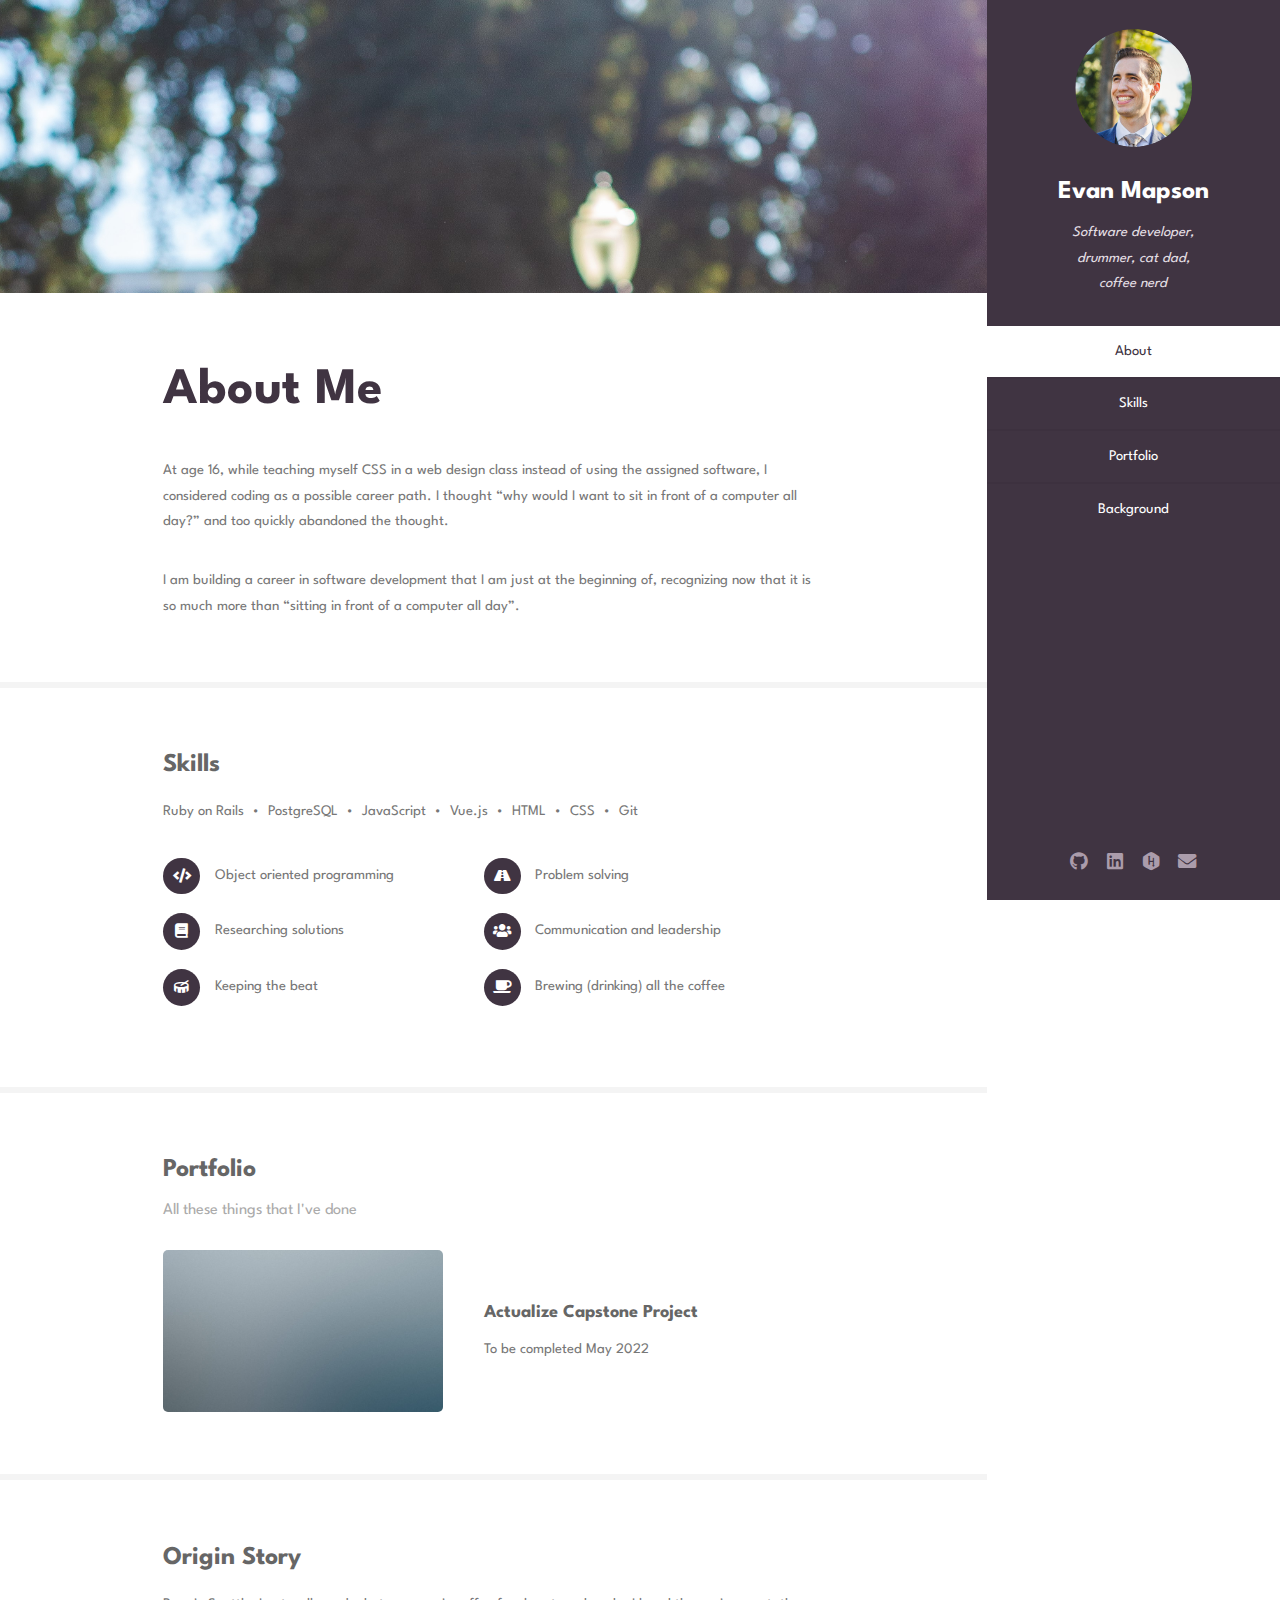
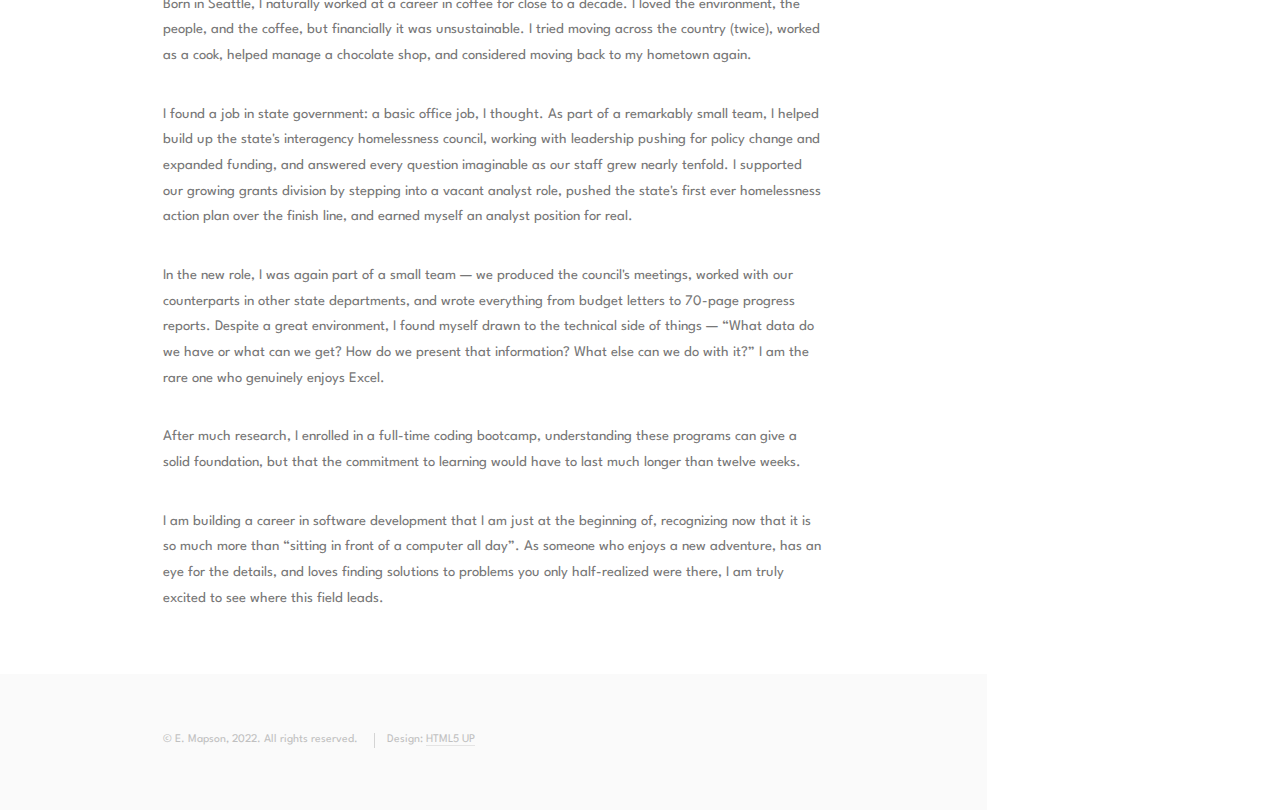
==== index.html @ 1f44ccfb "update skills list appearance" ====
<!DOCTYPE HTML>
<!--
	Read Only by HTML5 UP
	html5up.net | @ajlkn
	Free for personal and commercial use under the CCA 3.0 license (html5up.net/license)
-->
<html>

<head>
	<title>Evan Mapson</title>
	<meta charset="utf-8" />
	<meta name="viewport" content="width=device-width, initial-scale=1, user-scalable=no" />
	<link rel="stylesheet" href="assets/css/main.css" />
</head>

<body class="is-preload">

	<!-- Header -->
	<section id="header">
		<header>
			<span class="image avatar"><img src="images/nospame-avatar.jpeg" alt="avatar"
					style="transform: scaleX(-1)" /></span>
			<h1 id="logo"><a href="#">Evan Mapson</a></h1>
			<p>Software developer,<br>
				drummer, cat dad,<br>
				coffee nerd</p>
		</header>
		<nav id="nav">
			<ul>
				<li><a href="#about" class="active">About</a></li>
				<li><a href="#skills">Skills</a></li>
				<li><a href="#portfolio">Portfolio</a></li>
				<li><a href="#background">Background</a></li>
				<!-- <li><a href="#">Contact</a></li> -->
			</ul>
		</nav>
		<footer>
			<ul class="icons">
				<!-- <li><a href="#" class="icon brands fa-twitter"><span class="label">Twitter</span></a></li> -->
				<!-- <li><a href="#" class="icon brands fa-facebook-f"><span class="label">Facebook</span></a></li> -->
				<li><a href="https://github.com/nospame/" class="icon brands fa-github" target="_blank"><span
							class="label">Github</span></a>
				</li>
				<li><a href="https://www.linkedin.com/in/evan-mapson/" class="icon brands fa-linkedin" target="_blank"><span
							class="label">LinkedIn</span></a></li>
				<li><a href="https://www.hackerrank.com/mapson_evan" class="icon brands fa-hackerrank" target="_blank"><span
							class="label">HackerRank</span></a>
				</li>

				<li><a href="mailto:mapson.evan@gmail.com?subject=Contact via Nospame Website"
						class="icon solid fa-envelope"><span class="label">Email</span></a>
				</li>
			</ul>
		</footer>
	</section>

	<!-- Wrapper -->
	<div id="wrapper">

		<!-- Main -->
		<div id="main">

			<!-- One -->
			<section id="about">
				<div class="image main" data-position="center">
					<img src="images/banner.jpg" alt="" />
				</div>
				<div class="container">
					<header class="major">
						<h2>About Me</h2>
					</header>
					<p>
						At age 16, while teaching myself CSS in a web design class instead of using the assigned software, I
						considered
						coding as a possible career path. I thought “why would I want to sit in front of a computer all
						day?” and too quickly abandoned the thought.</p>

					<p> I am building a career in software development that I am just at the beginning of, recognizing
						now that it is so much more than “sitting in front of a computer all day”.
					</p>
				</div>
			</section>

			<!-- Two -->
			<section id="skills">
				<div class="container">
					<h3>Skills</h3>
					<p>
						Ruby on Rails &nbsp;&#8226;&nbsp;
						PostgreSQL &nbsp;&#8226;&nbsp;
						JavaScript &nbsp;&#8226;&nbsp;
						Vue.js &nbsp;&#8226;&nbsp;
						HTML &nbsp;&#8226;&nbsp;
						CSS &nbsp;&#8226;&nbsp;
						Git
					</p>
					<ul class="feature-icons">
						<li class="icon solid fa-code">Object oriented programming</li>
						<li class="icon solid fa-road">Problem solving</li>
						<li class="icon solid fa-book">Researching solutions</li>
						<li class="icon solid fa-users">Communication and leadership</li>
						<li class="icon solid fa-drum">Keeping the beat</li>
						<li class="icon solid fa-coffee">Brewing (drinking) all the coffee</li>
					</ul>
				</div>
			</section>

			<!-- Three -->
			<section id="portfolio">
				<div class="container">
					<header class="major">
						<h3>Portfolio</h3>
						<p>All these things that I've done</p>
					</header>
					<div class="features">
						<article>
							<a href="#" class="image"><img src="images/pic01.jpg" alt="" /></a>
							<div class="inner">
								<h4>Actualize Capstone Project</h4>
								<p>To be completed May 2022</p>
							</div>
						</article>
						<!-- <article>
							<a href="#" class="image"><img src="images/pic02.jpg" alt="" /></a>
							<div class="inner">
								<h4>Terraformed a small moon</h4>
								<p>Integer eu ante ornare amet commetus vestibulum blandit integer in curae ac faucibus integer
									adipiscing ornare amet.</p>
							</div>
						</article> -->
						<!-- <article>
							<a href="#" class="image"><img src="images/pic03.jpg" alt="" /></a>
							<div class="inner">
								<h4>Snapped dark matter in the wild</h4>
								<p>Integer eu ante ornare amet commetus vestibulum blandit integer in curae ac faucibus integer
									adipiscing ornare amet.</p>
							</div>
						</article> -->
					</div>
				</div>
			</section>

			<!-- Four -->
			<section id="background">
				<div class="container">
					<header class="major">
						<h3>Origin Story</h3>
					</header>
					<p>
						Born in Seattle, I naturally worked at a career in coffee for close to a decade. I loved the
						environment,
						the people, and the coffee, but financially it was unsustainable. I tried moving across the country
						(twice),
						worked as a cook, helped manage a chocolate shop, and considered moving back to my hometown again.</p>
					<p>
						I found a job in state government: a basic office job, I thought. As part of a remarkably small team, I
						helped build up the state's interagency homelessness council, working with leadership pushing for policy
						change and expanded funding, and answered every question imaginable as our staff grew nearly tenfold. I
						supported our growing grants division by stepping into a vacant analyst role, pushed the state's first
						ever
						homelessness action plan over the finish line, and earned myself an analyst position for real.
					</p>
					<p>
						In the new role, I was again part of a small team &#8212; we produced the council's meetings, worked with
						our
						counterparts in other state departments, and wrote everything from budget letters to 70-page progress
						reports. Despite a great environment, I found myself drawn to the technical side of things &#8212; “What
						data
						do
						we have or what can we get? How do we present that information? What else can we do with it?” I am the
						rare
						one who genuinely enjoys Excel.
					</p>
					<p>
						After much research, I enrolled in a full-time coding bootcamp, understanding these programs can give a
						solid foundation, but that the commitment to learning would have to last much longer than twelve weeks.
					</p>
					<p>
						I am building a career in software development that I am just at the beginning of, recognizing
						now that it is so much more than “sitting in front of a computer all day”. As someone who enjoys a new
						adventure, has an eye for the details, and loves finding solutions to problems you only half-realized were
						there, I am truly excited to see where this field leads.
					</p>
				</div>
			</section>

			<!-- Contact -->
			<!-- <section id="contact">
					<div class="container">
						<h3>Contact Me</h3>
						<p>When I learn more about how post actions work, maybe I will get this form fully functioning. For now, I am
							going to hide it.</p>
						<form method="post" action="#">
							<div class="row gtr-uniform">
								<div class="col-6 col-12-xsmall"><input type="text" name="name" id="name" placeholder="Name" /></div>
								<div class="col-6 col-12-xsmall"><input type="email" name="email" id="email" placeholder="Email" /></div>
								<div class="col-12"><input type="text" name="subject" id="subject" placeholder="Subject" /></div>
								<div class="col-12"><textarea name="message" id="message" placeholder="Message" rows="4"></textarea></div>
								<div class="col-12">
									<ul class="actions">
										<li><input type="submit" class="primary" value="Send Message" /></li>
										<li><input type="reset" value="Reset Form" /></li>
									</ul>
								</div>
							</div>
						</form>
					</div>
				</section> -->


			<!-- Five -->

			<!-- <section id="five">
				<div class="container">
					<h3>Elements</h3>

					<section>
						<h4>Text</h4>
						<p>This is <b>bold</b> and this is <strong>strong</strong>. This is <i>italic</i> and this is
							<em>emphasized</em>.
							This is <sup>superscript</sup> text and this is <sub>subscript</sub> text.
							This is <u>underlined</u> and this is code: <code>for (;;) { ... }</code>. Finally, <a href="#">this is a
								link</a>.
						</p>
						<hr />
						<header>
							<h4>Heading with a Subtitle</h4>
							<p>Lorem ipsum dolor sit amet nullam id egestas urna aliquam</p>
						</header>
						<p>

						</p>.</p>
						<header>
							<h5>Heading with a Subtitle</h5>
							<p>Lorem ipsum dolor sit amet nullam id egestas urna aliquam</p>
						</header>
						<p>Nunc lacinia ante nunc ac lobortis. Interdum adipiscing gravida odio porttitor sem non mi integer non
							faucibus ornare mi ut ante amet placerat aliquet. Volutpat eu sed ante lacinia sapien lorem accumsan
							varius montes viverra nibh in adipiscing blandit tempus accumsan.</p>
						<hr />
						<h2>Heading Level 2</h2>
						<h3>Heading Level 3</h3>
						<h4>Heading Level 4</h4>
						<h5>Heading Level 5</h5>
						<h6>Heading Level 6</h6>
						<hr />
						<h5>Blockquote</h5>
						<blockquote>Fringilla nisl. Donec accumsan interdum nisi, quis tincidunt felis sagittis eget tempus euismod.
							Vestibulum ante ipsum primis in faucibus vestibulum. Blandit adipiscing eu felis iaculis volutpat ac
							adipiscing accumsan faucibus. Vestibulum ante ipsum primis in faucibus lorem ipsum dolor sit amet nullam
							adipiscing eu felis.</blockquote>
						<h5>Preformatted</h5>
						<pre><code>i = 0;

while (!deck.isInOrder()) {
    print 'Iteration ' + i;
    deck.shuffle();
    i++;
}

print 'It took ' + i + ' iterations to sort the deck.';</code></pre>
					</section>

					<section>
						<h4>Lists</h4>
						<div class="row">
							<div class="col-6 col-12-xsmall">
								<h5>Unordered</h5>
								<ul>
									<li>Dolor pulvinar etiam magna etiam.</li>
									<li>Sagittis adipiscing lorem eleifend.</li>
									<li>Felis enim feugiat dolore viverra.</li>
								</ul>
								<h5>Alternate</h5>
								<ul class="alt">
									<li>Dolor pulvinar etiam magna etiam.</li>
									<li>Sagittis adipiscing lorem eleifend.</li>
									<li>Felis enim feugiat dolore viverra.</li>
								</ul>
							</div>
							<div class="col-6 col-12-xsmall">
								<h5>Ordered</h5>
								<ol>
									<li>Dolor pulvinar etiam magna etiam.</li>
									<li>Etiam vel felis at lorem sed viverra.</li>
									<li>Felis enim feugiat dolore viverra.</li>
									<li>Dolor pulvinar etiam magna etiam.</li>
									<li>Etiam vel felis at lorem sed viverra.</li>
									<li>Felis enim feugiat dolore viverra.</li>
								</ol>
								<h5>Icons</h5>
								<ul class="icons">
									<li><a href="#" class="icon brands fa-twitter"><span class="label">Twitter</span></a></li>
									<li><a href="#" class="icon brands fa-facebook-f"><span class="label">Facebook</span></a></li>
									<li><a href="#" class="icon brands fa-instagram"><span class="label">Instagram</span></a></li>
									<li><a href="#" class="icon brands fa-github"><span class="label">Github</span></a></li>
									<li><a href="#" class="icon brands fa-dribbble"><span class="label">Dribbble</span></a></li>
									<li><a href="#" class="icon brands fa-tumblr"><span class="label">Tumblr</span></a></li>
								</ul>
							</div>
						</div>
						<h5>Actions</h5>
						<ul class="actions">
							<li><a href="#" class="button primary">Default</a></li>
							<li><a href="#" class="button">Default</a></li>
							<li><a href="#" class="button alt">Default</a></li>
						</ul>
						<ul class="actions small">
							<li><a href="#" class="button primary small">Small</a></li>
							<li><a href="#" class="button small">Small</a></li>
							<li><a href="#" class="button alt small">Small</a></li>
						</ul>
						<div class="row">
							<div class="col-3 col-6-medium col-12-xsmall">
								<ul class="actions stacked">
									<li><a href="#" class="button primary">Default</a></li>
									<li><a href="#" class="button">Default</a></li>
									<li><a href="#" class="button alt">Default</a></li>
								</ul>
							</div>
							<div class="col-3 col-6 col-12-xsmall">
								<ul class="actions stacked">
									<li><a href="#" class="button primary small">Small</a></li>
									<li><a href="#" class="button small">Small</a></li>
									<li><a href="#" class="button alt small">Small</a></li>
								</ul>
							</div>
							<div class="col-3 col-6-medium col-12-xsmall">
								<ul class="actions stacked">
									<li><a href="#" class="button primary fit">Default</a></li>
									<li><a href="#" class="button fit">Default</a></li>
									<li><a href="#" class="button alt fit">Default</a></li>
								</ul>
							</div>
							<div class="col-3 col-6-medium col-12-xsmall">
								<ul class="actions stacked">
									<li><a href="#" class="button primary small fit">Small</a></li>
									<li><a href="#" class="button small fit">Small</a></li>
									<li><a href="#" class="button alt small fit">Small</a></li>
								</ul>
							</div>
						</div>
					</section>

					<section>
						<h4>Table</h4>
						<h5>Default</h5>
						<div class="table-wrapper">
							<table>
								<thead>
									<tr>
										<th>Name</th>
										<th>Description</th>
										<th>Price</th>
									</tr>
								</thead>
								<tbody>
									<tr>
										<td>Item One</td>
										<td>Ante turpis integer aliquet porttitor.</td>
										<td>29.99</td>
									</tr>
									<tr>
										<td>Item Two</td>
										<td>Vis ac commodo adipiscing arcu aliquet.</td>
										<td>19.99</td>
									</tr>
									<tr>
										<td>Item Three</td>
										<td> Morbi faucibus arcu accumsan lorem.</td>
										<td>29.99</td>
									</tr>
									<tr>
										<td>Item Four</td>
										<td>Vitae integer tempus condimentum.</td>
										<td>19.99</td>
									</tr>
									<tr>
										<td>Item Five</td>
										<td>Ante turpis integer aliquet porttitor.</td>
										<td>29.99</td>
									</tr>
								</tbody>
								<tfoot>
									<tr>
										<td colspan="2"></td>
										<td>100.00</td>
									</tr>
								</tfoot>
							</table>
						</div>

						<h5>Alternate</h5>
						<div class="table-wrapper">
							<table class="alt">
								<thead>
									<tr>
										<th>Name</th>
										<th>Description</th>
										<th>Price</th>
									</tr>
								</thead>
								<tbody>
									<tr>
										<td>Item One</td>
										<td>Ante turpis integer aliquet porttitor.</td>
										<td>29.99</td>
									</tr>
									<tr>
										<td>Item Two</td>
										<td>Vis ac commodo adipiscing arcu aliquet.</td>
										<td>19.99</td>
									</tr>
									<tr>
										<td>Item Three</td>
										<td> Morbi faucibus arcu accumsan lorem.</td>
										<td>29.99</td>
									</tr>
									<tr>
										<td>Item Four</td>
										<td>Vitae integer tempus condimentum.</td>
										<td>19.99</td>
									</tr>
									<tr>
										<td>Item Five</td>
										<td>Ante turpis integer aliquet porttitor.</td>
										<td>29.99</td>
									</tr>
								</tbody>
								<tfoot>
									<tr>
										<td colspan="2"></td>
										<td>100.00</td>
									</tr>
								</tfoot>
							</table>
						</div>
					</section>

					<section>
						<h4>Buttons</h4>
						<ul class="actions">
							<li><a href="#" class="button primary">Primary</a></li>
							<li><a href="#" class="button">Default</a></li>
							<li><a href="#" class="button alt">Alternate</a></li>
						</ul>
						<ul class="actions">
							<li><a href="#" class="button primary large">Large</a></li>
							<li><a href="#" class="button">Default</a></li>
							<li><a href="#" class="button alt small">Small</a></li>
						</ul>
						<ul class="actions fit">
							<li><a href="#" class="button primary fit">Fit</a></li>
							<li><a href="#" class="button fit">Fit</a></li>
							<li><a href="#" class="button alt fit">Fit</a></li>
						</ul>
						<ul class="actions fit small">
							<li><a href="#" class="button primary fit small">Fit + Small</a></li>
							<li><a href="#" class="button fit small">Fit + Small</a></li>
							<li><a href="#" class="button alt fit small">Fit + Small</a></li>
						</ul>
						<ul class="actions">
							<li><a href="#" class="button primary icon solid fa-download">Icon</a></li>
							<li><a href="#" class="button icon solid fa-download">Icon</a></li>
							<li><a href="#" class="button alt icon solid fa-check">Icon</a></li>
						</ul>
						<ul class="actions">
							<li><span class="button primary disabled">Primary</span></li>
							<li><span class="button disabled">Default</span></li>
							<li><span class="button alt disabled">Alternate</span></li>
						</ul>
					</section>

					<section>
						<h4>Form</h4>
						<form method="post" action="#">
							<div class="row gtr-uniform">
								<div class="col-6 col-12-xsmall">
									<input type="text" name="demo-name" id="demo-name" value="" placeholder="Name" />
								</div>
								<div class="col-6 col-12-xsmall">
									<input type="email" name="demo-email" id="demo-email" value="" placeholder="Email" />
								</div>
								<div class="col-12">
									<select name="demo-category" id="demo-category">
										<option value="">- Category -</option>
										<option value="1">Manufacturing</option>
										<option value="1">Shipping</option>
										<option value="1">Administration</option>
										<option value="1">Human Resources</option>
									</select>
								</div>
								<div class="col-4 col-12-medium">
									<input type="radio" id="demo-priority-low" name="demo-priority" checked>
									<label for="demo-priority-low">Low Priority</label>
								</div>
								<div class="col-4 col-12-medium">
									<input type="radio" id="demo-priority-normal" name="demo-priority">
									<label for="demo-priority-normal">Normal Priority</label>
								</div>
								<div class="col-4 col-12-medium">
									<input type="radio" id="demo-priority-high" name="demo-priority">
									<label for="demo-priority-high">High Priority</label>
								</div>
								<div class="col-6 col-12-medium">
									<input type="checkbox" id="demo-copy" name="demo-copy">
									<label for="demo-copy">Email me a copy of this message</label>
								</div>
								<div class="col-6 col-12-medium">
									<input type="checkbox" id="demo-human" name="demo-human" checked>
									<label for="demo-human">I am a human and not a robot</label>
								</div>
								<div class="col-12">
									<textarea name="demo-message" id="demo-message" placeholder="Enter your message" rows="6"></textarea>
								</div>
								<div class="col-12">
									<ul class="actions">
										<li><input type="submit" value="Send Message" /></li>
										<li><input type="reset" value="Reset" class="alt" /></li>
									</ul>
								</div>
							</div>
						</form>
					</section>

					<section>
						<h4>Image</h4>
						<h5>Fit</h5>
						<span class="image fit"><img src="images/banner.jpg" alt="" /></span>
						<div class="box alt">
							<div class="row gtr-50 gtr-uniform">
								<div class="col-4"><span class="image fit"><img src="images/pic01.jpg" alt="" /></span></div>
								<div class="col-4"><span class="image fit"><img src="images/pic02.jpg" alt="" /></span></div>
								<div class="col-4"><span class="image fit"><img src="images/pic03.jpg" alt="" /></span></div>
								<div class="col-4"><span class="image fit"><img src="images/pic02.jpg" alt="" /></span></div>
								<div class="col-4"><span class="image fit"><img src="images/pic03.jpg" alt="" /></span></div>
								<div class="col-4"><span class="image fit"><img src="images/pic01.jpg" alt="" /></span></div>
								<div class="col-4"><span class="image fit"><img src="images/pic03.jpg" alt="" /></span></div>
								<div class="col-4"><span class="image fit"><img src="images/pic01.jpg" alt="" /></span></div>
								<div class="col-4"><span class="image fit"><img src="images/pic02.jpg" alt="" /></span></div>
							</div>
						</div>
						<h5>Left &amp; Right</h5>
						<p><span class="image left"><img src="images/avatar.jpg" alt="" /></span>Fringilla nisl. Donec accumsan
							interdum nisi, quis tincidunt felis sagittis eget. tempus euismod. Vestibulum ante ipsum primis in
							faucibus vestibulum. Blandit adipiscing eu felis iaculis volutpat ac adipiscing accumsan eu faucibus.
							Integer ac pellentesque praesent tincidunt felis sagittis eget. tempus euismod. Vestibulum ante ipsum
							primis in faucibus vestibulum. Blandit adipiscing eu felis iaculis volutpat ac adipiscing accumsan eu
							faucibus. Integer ac pellentesque praesent. Donec accumsan interdum nisi, quis tincidunt felis sagittis
							eget. tempus euismod. Vestibulum ante ipsum primis in faucibus vestibulum. Blandit adipiscing eu felis
							iaculis volutpat ac adipiscing accumsan eu faucibus. Integer ac pellentesque praesent tincidunt felis
							sagittis eget. tempus euismod. Vestibulum ante ipsum primis in faucibus vestibulum. Blandit adipiscing eu
							felis iaculis volutpat ac adipiscing accumsan eu faucibus. Integer ac pellentesque praesent.</p>
						<p><span class="image right"><img src="images/avatar.jpg" alt="" /></span>Fringilla nisl. Donec accumsan
							interdum nisi, quis tincidunt felis sagittis eget. tempus euismod. Vestibulum ante ipsum primis in
							faucibus vestibulum. Blandit adipiscing eu felis iaculis volutpat ac adipiscing accumsan eu faucibus.
							Integer ac pellentesque praesent tincidunt felis sagittis eget. tempus euismod. Vestibulum ante ipsum
							primis in faucibus vestibulum. Blandit adipiscing eu felis iaculis volutpat ac adipiscing accumsan eu
							faucibus. Integer ac pellentesque praesent. Donec accumsan interdum nisi, quis tincidunt felis sagittis
							eget. tempus euismod. Vestibulum ante ipsum primis in faucibus vestibulum. Blandit adipiscing eu felis
							iaculis volutpat ac adipiscing accumsan eu faucibus. Integer ac pellentesque praesent tincidunt felis
							sagittis eget. tempus euismod. Vestibulum ante ipsum primis in faucibus vestibulum. Blandit adipiscing eu
							felis iaculis volutpat ac adipiscing accumsan eu faucibus. Integer ac pellentesque praesent.</p>
					</section>

				</div>
			</section> -->


		</div>

		<!-- Footer -->
		<section id="footer">
			<div class="container">
				<ul class="copyright">
					<li>&copy; E. Mapson, 2022. All rights reserved.</li>
					<li>Design: <a href="http://html5up.net" target="_blank">HTML5 UP</a></li>
				</ul>
			</div>
		</section>

	</div>

	<!-- Scripts -->
	<script src="assets/js/jquery.min.js"></script>
	<script src="assets/js/jquery.scrollex.min.js"></script>
	<script src="assets/js/jquery.scrolly.min.js"></script>
	<script src="assets/js/browser.min.js"></script>
	<script src="assets/js/breakpoints.min.js"></script>
	<script src="assets/js/util.js"></script>
	<script src="assets/js/main.js"></script>

</body>

</html>
---- assets/css/main.css ----
@import url("fontawesome-all.min.css");
@import url("https://fonts.googleapis.com/css?family=Spartan:400,400italic,600,600italic|Source+Code+Pro:400");

/*
	Read Only by HTML5 UP
	html5up.net | @ajlkn
	Free for personal and commercial use under the CCA 3.0 license (html5up.net/license)
*/


html, body, div, span, applet, object,
iframe, h1, h2, h3, h4, h5, h6, p, blockquote,
pre, a, abbr, acronym, address, big, cite,
code, del, dfn, em, img, ins, kbd, q, s, samp,
small, strike, strong, sub, sup, tt, var, b,
u, i, center, dl, dt, dd, ol, ul, li, fieldset,
form, label, legend, table, caption, tbody,
tfoot, thead, tr, th, td, article, aside,
canvas, details, embed, figure, figcaption,
footer, header, hgroup, menu, nav, output, ruby,
section, summary, time, mark, audio, video {
	margin: 0;
	padding: 0;
	border: 0;
	font-size: 100%;
	font: inherit;
	vertical-align: baseline;}

article, aside, details, figcaption, figure,
footer, header, hgroup, menu, nav, section {
	display: block;}

body {
	line-height: 1;
}

ol, ul {
	list-style: none;
}

blockquote, q {
	quotes: none;
}

	blockquote:before, blockquote:after, q:before, q:after {
		content: '';
		content: none;
	}

table {
	border-collapse: collapse;
	border-spacing: 0;
}

body {
	-webkit-text-size-adjust: none;
}

mark {
	background-color: transparent;
	color: inherit;
}

input::-moz-focus-inner {
	border: 0;
	padding: 0;
}

input, select, textarea {
	-moz-appearance: none;
	-webkit-appearance: none;
	-ms-appearance: none;
	appearance: none;
}

/* Basic */

	html {
		box-sizing: border-box;
	}

	*, *:before, *:after {
		box-sizing: inherit;
	}

	body {
		background: #fff;
	}

		body.is-preload *, body.is-preload *:before, body.is-preload *:after {
			-moz-animation: none !important;
			-webkit-animation: none !important;
			-ms-animation: none !important;
			animation: none !important;
			-moz-transition: none !important;
			-webkit-transition: none !important;
			-ms-transition: none !important;
			transition: none !important;
		}

	body, input, select, textarea {
		color: #777;
		font-family: "Spartan", sans-serif;
		font-size: 16pt;
		font-weight: 400;
		line-height: 1.75em;
	}

	a {
		-moz-transition: color 0.2s ease-in-out, border-color 0.2s ease-in-out;
		-webkit-transition: color 0.2s ease-in-out, border-color 0.2s ease-in-out;
		-ms-transition: color 0.2s ease-in-out, border-color 0.2s ease-in-out;
		transition: color 0.2s ease-in-out, border-color 0.2s ease-in-out;
		border-bottom: solid 1px #e4e4e4;
		color: inherit;
		text-decoration: none;
	}

		a:hover {
			border-bottom-color: transparent;
			color: #403442 !important;
		}

	strong, b {
		color: #666;
		font-weight: 700;
	}

	em, i {
		font-style: italic;
	}

	p {
		margin: 0 0 2.25em 0;
	}

	h1, h2, h3, h4, h5, h6 {
		color: #666;
		font-weight: 700;
		line-height: 1em;
		margin: 0 0 0.5625em 0;
	}

		h1 a, h2 a, h3 a, h4 a, h5 a, h6 a {
			border: 0;
			color: inherit;
			text-decoration: none;
		}

	h2 {
		font-size: 2em;
		line-height: 1.5em;
	}

	h3 {
		font-size: 1.75em;
		line-height: 1.5em;
	}

	h4 {
		font-size: 1.25em;
		line-height: 1.5em;
	}

	h5 {
		font-size: 0.9em;
		line-height: 1.5em;
	}

	h6 {
		font-size: 0.7em;
		line-height: 1.5em;
	}

	sub {
		font-size: 0.8em;
		position: relative;
		top: 0.5em;
	}

	sup {
		font-size: 0.8em;
		position: relative;
		top: -0.5em;
	}

	hr {
		border: 0;
		border-bottom: solid 2px #f4f4f4;
		margin: 2.25em 0;
	}

		hr.major {
			margin: 3.375em 0;
		}

	blockquote {
		border-left: solid 8px #e4e4e4;
		font-style: italic;
		margin: 0 0 2.25em 0;
		padding: 0.5em 0 0.5em 2em;
	}

	code {
		background: #555;
		border-radius: 5px;
		color: #fff;
		font-family: "Source Code Pro", monospace;
		font-size: 0.9em;
		margin: 0 0.25em;
		padding: 0.25em 0.65em;
	}

	pre {
		font-family: "Source Code Pro", monospace;
		font-size: 0.9em;
		margin: 0 0 2.25em 0;
	}

		pre code {
			-webkit-overflow-scrolling: touch;
			display: block;
			line-height: 1.5em;
			overflow-x: auto;
			padding: 1em 1.5em;
		}

	.align-left {
		text-align: left;
	}

	.align-center {
		text-align: center;
	}

	.align-right {
		text-align: right;
	}

/* Row */

	.row {
		display: flex;
		flex-wrap: wrap;
		box-sizing: border-box;
		align-items: stretch;
	}

		.row > * {
			box-sizing: border-box;
		}

		.row.gtr-uniform > * > :last-child {
			margin-bottom: 0;
		}

		.row.aln-left {
			justify-content: flex-start;
		}

		.row.aln-center {
			justify-content: center;
		}

		.row.aln-right {
			justify-content: flex-end;
		}

		.row.aln-top {
			align-items: flex-start;
		}

		.row.aln-middle {
			align-items: center;
		}

		.row.aln-bottom {
			align-items: flex-end;
		}

		.row > .imp {
			order: -1;
		}

		.row > .col-1 {
			width: 8.33333%;
		}

		.row > .off-1 {
			margin-left: 8.33333%;
		}

		.row > .col-2 {
			width: 16.66667%;
		}

		.row > .off-2 {
			margin-left: 16.66667%;
		}

		.row > .col-3 {
			width: 25%;
		}

		.row > .off-3 {
			margin-left: 25%;
		}

		.row > .col-4 {
			width: 33.33333%;
		}

		.row > .off-4 {
			margin-left: 33.33333%;
		}

		.row > .col-5 {
			width: 41.66667%;
		}

		.row > .off-5 {
			margin-left: 41.66667%;
		}

		.row > .col-6 {
			width: 50%;
		}

		.row > .off-6 {
			margin-left: 50%;
		}

		.row > .col-7 {
			width: 58.33333%;
		}

		.row > .off-7 {
			margin-left: 58.33333%;
		}

		.row > .col-8 {
			width: 66.66667%;
		}

		.row > .off-8 {
			margin-left: 66.66667%;
		}

		.row > .col-9 {
			width: 75%;
		}

		.row > .off-9 {
			margin-left: 75%;
		}

		.row > .col-10 {
			width: 83.33333%;
		}

		.row > .off-10 {
			margin-left: 83.33333%;
		}

		.row > .col-11 {
			width: 91.66667%;
		}

		.row > .off-11 {
			margin-left: 91.66667%;
		}

		.row > .col-12 {
			width: 100%;
		}

		.row > .off-12 {
			margin-left: 100%;
		}

		.row.gtr-0 {
			margin-top: 0;
			margin-left: 0em;
		}

			.row.gtr-0 > * {
				padding: 0 0 0 0em;
			}

			.row.gtr-0.gtr-uniform {
				margin-top: 0em;
			}

				.row.gtr-0.gtr-uniform > * {
					padding-top: 0em;
				}

		.row.gtr-25 {
			margin-top: 0;
			margin-left: -0.5em;
		}

			.row.gtr-25 > * {
				padding: 0 0 0 0.5em;
			}

			.row.gtr-25.gtr-uniform {
				margin-top: -0.5em;
			}

				.row.gtr-25.gtr-uniform > * {
					padding-top: 0.5em;
				}

		.row.gtr-50 {
			margin-top: 0;
			margin-left: -1em;
		}

			.row.gtr-50 > * {
				padding: 0 0 0 1em;
			}

			.row.gtr-50.gtr-uniform {
				margin-top: -1em;
			}

				.row.gtr-50.gtr-uniform > * {
					padding-top: 1em;
				}

		.row {
			margin-top: 0;
			margin-left: -2em;
		}

			.row > * {
				padding: 0 0 0 2em;
			}

			.row.gtr-uniform {
				margin-top: -2em;
			}

				.row.gtr-uniform > * {
					padding-top: 2em;
				}

		.row.gtr-150 {
			margin-top: 0;
			margin-left: -3em;
		}

			.row.gtr-150 > * {
				padding: 0 0 0 3em;
			}

			.row.gtr-150.gtr-uniform {
				margin-top: -3em;
			}

				.row.gtr-150.gtr-uniform > * {
					padding-top: 3em;
				}

		.row.gtr-200 {
			margin-top: 0;
			margin-left: -4em;
		}

			.row.gtr-200 > * {
				padding: 0 0 0 4em;
			}

			.row.gtr-200.gtr-uniform {
				margin-top: -4em;
			}

				.row.gtr-200.gtr-uniform > * {
					padding-top: 4em;
				}

		@media screen and (max-width: 1680px) {

			.row {
				display: flex;
				flex-wrap: wrap;
				box-sizing: border-box;
				align-items: stretch;
			}

				.row > * {
					box-sizing: border-box;
				}

				.row.gtr-uniform > * > :last-child {
					margin-bottom: 0;
				}

				.row.aln-left {
					justify-content: flex-start;
				}

				.row.aln-center {
					justify-content: center;
				}

				.row.aln-right {
					justify-content: flex-end;
				}

				.row.aln-top {
					align-items: flex-start;
				}

				.row.aln-middle {
					align-items: center;
				}

				.row.aln-bottom {
					align-items: flex-end;
				}

				.row > .imp-xlarge {
					order: -1;
				}

				.row > .col-1-xlarge {
					width: 8.33333%;
				}

				.row > .off-1-xlarge {
					margin-left: 8.33333%;
				}

				.row > .col-2-xlarge {
					width: 16.66667%;
				}

				.row > .off-2-xlarge {
					margin-left: 16.66667%;
				}

				.row > .col-3-xlarge {
					width: 25%;
				}

				.row > .off-3-xlarge {
					margin-left: 25%;
				}

				.row > .col-4-xlarge {
					width: 33.33333%;
				}

				.row > .off-4-xlarge {
					margin-left: 33.33333%;
				}

				.row > .col-5-xlarge {
					width: 41.66667%;
				}

				.row > .off-5-xlarge {
					margin-left: 41.66667%;
				}

				.row > .col-6-xlarge {
					width: 50%;
				}

				.row > .off-6-xlarge {
					margin-left: 50%;
				}

				.row > .col-7-xlarge {
					width: 58.33333%;
				}

				.row > .off-7-xlarge {
					margin-left: 58.33333%;
				}

				.row > .col-8-xlarge {
					width: 66.66667%;
				}

				.row > .off-8-xlarge {
					margin-left: 66.66667%;
				}

				.row > .col-9-xlarge {
					width: 75%;
				}

				.row > .off-9-xlarge {
					margin-left: 75%;
				}

				.row > .col-10-xlarge {
					width: 83.33333%;
				}

				.row > .off-10-xlarge {
					margin-left: 83.33333%;
				}

				.row > .col-11-xlarge {
					width: 91.66667%;
				}

				.row > .off-11-xlarge {
					margin-left: 91.66667%;
				}

				.row > .col-12-xlarge {
					width: 100%;
				}

				.row > .off-12-xlarge {
					margin-left: 100%;
				}

				.row.gtr-0 {
					margin-top: 0;
					margin-left: 0em;
				}

					.row.gtr-0 > * {
						padding: 0 0 0 0em;
					}

					.row.gtr-0.gtr-uniform {
						margin-top: 0em;
					}

						.row.gtr-0.gtr-uniform > * {
							padding-top: 0em;
						}

				.row.gtr-25 {
					margin-top: 0;
					margin-left: -0.5em;
				}

					.row.gtr-25 > * {
						padding: 0 0 0 0.5em;
					}

					.row.gtr-25.gtr-uniform {
						margin-top: -0.5em;
					}

						.row.gtr-25.gtr-uniform > * {
							padding-top: 0.5em;
						}

				.row.gtr-50 {
					margin-top: 0;
					margin-left: -1em;
				}

					.row.gtr-50 > * {
						padding: 0 0 0 1em;
					}

					.row.gtr-50.gtr-uniform {
						margin-top: -1em;
					}

						.row.gtr-50.gtr-uniform > * {
							padding-top: 1em;
						}

				.row {
					margin-top: 0;
					margin-left: -2em;
				}

					.row > * {
						padding: 0 0 0 2em;
					}

					.row.gtr-uniform {
						margin-top: -2em;
					}

						.row.gtr-uniform > * {
							padding-top: 2em;
						}

				.row.gtr-150 {
					margin-top: 0;
					margin-left: -3em;
				}

					.row.gtr-150 > * {
						padding: 0 0 0 3em;
					}

					.row.gtr-150.gtr-uniform {
						margin-top: -3em;
					}

						.row.gtr-150.gtr-uniform > * {
							padding-top: 3em;
						}

				.row.gtr-200 {
					margin-top: 0;
					margin-left: -4em;
				}

					.row.gtr-200 > * {
						padding: 0 0 0 4em;
					}

					.row.gtr-200.gtr-uniform {
						margin-top: -4em;
					}

						.row.gtr-200.gtr-uniform > * {
							padding-top: 4em;
						}

		}

		@media screen and (max-width: 1280px) {

			.row {
				display: flex;
				flex-wrap: wrap;
				box-sizing: border-box;
				align-items: stretch;
			}

				.row > * {
					box-sizing: border-box;
				}

				.row.gtr-uniform > * > :last-child {
					margin-bottom: 0;
				}

				.row.aln-left {
					justify-content: flex-start;
				}

				.row.aln-center {
					justify-content: center;
				}

				.row.aln-right {
					justify-content: flex-end;
				}

				.row.aln-top {
					align-items: flex-start;
				}

				.row.aln-middle {
					align-items: center;
				}

				.row.aln-bottom {
					align-items: flex-end;
				}

				.row > .imp-large {
					order: -1;
				}

				.row > .col-1-large {
					width: 8.33333%;
				}

				.row > .off-1-large {
					margin-left: 8.33333%;
				}

				.row > .col-2-large {
					width: 16.66667%;
				}

				.row > .off-2-large {
					margin-left: 16.66667%;
				}

				.row > .col-3-large {
					width: 25%;
				}

				.row > .off-3-large {
					margin-left: 25%;
				}

				.row > .col-4-large {
					width: 33.33333%;
				}

				.row > .off-4-large {
					margin-left: 33.33333%;
				}

				.row > .col-5-large {
					width: 41.66667%;
				}

				.row > .off-5-large {
					margin-left: 41.66667%;
				}

				.row > .col-6-large {
					width: 50%;
				}

				.row > .off-6-large {
					margin-left: 50%;
				}

				.row > .col-7-large {
					width: 58.33333%;
				}

				.row > .off-7-large {
					margin-left: 58.33333%;
				}

				.row > .col-8-large {
					width: 66.66667%;
				}

				.row > .off-8-large {
					margin-left: 66.66667%;
				}

				.row > .col-9-large {
					width: 75%;
				}

				.row > .off-9-large {
					margin-left: 75%;
				}

				.row > .col-10-large {
					width: 83.33333%;
				}

				.row > .off-10-large {
					margin-left: 83.33333%;
				}

				.row > .col-11-large {
					width: 91.66667%;
				}

				.row > .off-11-large {
					margin-left: 91.66667%;
				}

				.row > .col-12-large {
					width: 100%;
				}

				.row > .off-12-large {
					margin-left: 100%;
				}

				.row.gtr-0 {
					margin-top: 0;
					margin-left: 0em;
				}

					.row.gtr-0 > * {
						padding: 0 0 0 0em;
					}

					.row.gtr-0.gtr-uniform {
						margin-top: 0em;
					}

						.row.gtr-0.gtr-uniform > * {
							padding-top: 0em;
						}

				.row.gtr-25 {
					margin-top: 0;
					margin-left: -0.375em;
				}

					.row.gtr-25 > * {
						padding: 0 0 0 0.375em;
					}

					.row.gtr-25.gtr-uniform {
						margin-top: -0.375em;
					}

						.row.gtr-25.gtr-uniform > * {
							padding-top: 0.375em;
						}

				.row.gtr-50 {
					margin-top: 0;
					margin-left: -0.75em;
				}

					.row.gtr-50 > * {
						padding: 0 0 0 0.75em;
					}

					.row.gtr-50.gtr-uniform {
						margin-top: -0.75em;
					}

						.row.gtr-50.gtr-uniform > * {
							padding-top: 0.75em;
						}

				.row {
					margin-top: 0;
					margin-left: -1.5em;
				}

					.row > * {
						padding: 0 0 0 1.5em;
					}

					.row.gtr-uniform {
						margin-top: -1.5em;
					}

						.row.gtr-uniform > * {
							padding-top: 1.5em;
						}

				.row.gtr-150 {
					margin-top: 0;
					margin-left: -2.25em;
				}

					.row.gtr-150 > * {
						padding: 0 0 0 2.25em;
					}

					.row.gtr-150.gtr-uniform {
						margin-top: -2.25em;
					}

						.row.gtr-150.gtr-uniform > * {
							padding-top: 2.25em;
						}

				.row.gtr-200 {
					margin-top: 0;
					margin-left: -3em;
				}

					.row.gtr-200 > * {
						padding: 0 0 0 3em;
					}

					.row.gtr-200.gtr-uniform {
						margin-top: -3em;
					}

						.row.gtr-200.gtr-uniform > * {
							padding-top: 3em;
						}

		}

		@media screen and (max-width: 1024px) {

			.row {
				display: flex;
				flex-wrap: wrap;
				box-sizing: border-box;
				align-items: stretch;
			}

				.row > * {
					box-sizing: border-box;
				}

				.row.gtr-uniform > * > :last-child {
					margin-bottom: 0;
				}

				.row.aln-left {
					justify-content: flex-start;
				}

				.row.aln-center {
					justify-content: center;
				}

				.row.aln-right {
					justify-content: flex-end;
				}

				.row.aln-top {
					align-items: flex-start;
				}

				.row.aln-middle {
					align-items: center;
				}

				.row.aln-bottom {
					align-items: flex-end;
				}

				.row > .imp-medium {
					order: -1;
				}

				.row > .col-1-medium {
					width: 8.33333%;
				}

				.row > .off-1-medium {
					margin-left: 8.33333%;
				}

				.row > .col-2-medium {
					width: 16.66667%;
				}

				.row > .off-2-medium {
					margin-left: 16.66667%;
				}

				.row > .col-3-medium {
					width: 25%;
				}

				.row > .off-3-medium {
					margin-left: 25%;
				}

				.row > .col-4-medium {
					width: 33.33333%;
				}

				.row > .off-4-medium {
					margin-left: 33.33333%;
				}

				.row > .col-5-medium {
					width: 41.66667%;
				}

				.row > .off-5-medium {
					margin-left: 41.66667%;
				}

				.row > .col-6-medium {
					width: 50%;
				}

				.row > .off-6-medium {
					margin-left: 50%;
				}

				.row > .col-7-medium {
					width: 58.33333%;
				}

				.row > .off-7-medium {
					margin-left: 58.33333%;
				}

				.row > .col-8-medium {
					width: 66.66667%;
				}

				.row > .off-8-medium {
					margin-left: 66.66667%;
				}

				.row > .col-9-medium {
					width: 75%;
				}

				.row > .off-9-medium {
					margin-left: 75%;
				}

				.row > .col-10-medium {
					width: 83.33333%;
				}

				.row > .off-10-medium {
					margin-left: 83.33333%;
				}

				.row > .col-11-medium {
					width: 91.66667%;
				}

				.row > .off-11-medium {
					margin-left: 91.66667%;
				}

				.row > .col-12-medium {
					width: 100%;
				}

				.row > .off-12-medium {
					margin-left: 100%;
				}

				.row.gtr-0 {
					margin-top: 0;
					margin-left: 0em;
				}

					.row.gtr-0 > * {
						padding: 0 0 0 0em;
					}

					.row.gtr-0.gtr-uniform {
						margin-top: 0em;
					}

						.row.gtr-0.gtr-uniform > * {
							padding-top: 0em;
						}

				.row.gtr-25 {
					margin-top: 0;
					margin-left: -0.375em;
				}

					.row.gtr-25 > * {
						padding: 0 0 0 0.375em;
					}

					.row.gtr-25.gtr-uniform {
						margin-top: -0.375em;
					}

						.row.gtr-25.gtr-uniform > * {
							padding-top: 0.375em;
						}

				.row.gtr-50 {
					margin-top: 0;
					margin-left: -0.75em;
				}

					.row.gtr-50 > * {
						padding: 0 0 0 0.75em;
					}

					.row.gtr-50.gtr-uniform {
						margin-top: -0.75em;
					}

						.row.gtr-50.gtr-uniform > * {
							padding-top: 0.75em;
						}

				.row {
					margin-top: 0;
					margin-left: -1.5em;
				}

					.row > * {
						padding: 0 0 0 1.5em;
					}

					.row.gtr-uniform {
						margin-top: -1.5em;
					}

						.row.gtr-uniform > * {
							padding-top: 1.5em;
						}

				.row.gtr-150 {
					margin-top: 0;
					margin-left: -2.25em;
				}

					.row.gtr-150 > * {
						padding: 0 0 0 2.25em;
					}

					.row.gtr-150.gtr-uniform {
						margin-top: -2.25em;
					}

						.row.gtr-150.gtr-uniform > * {
							padding-top: 2.25em;
						}

				.row.gtr-200 {
					margin-top: 0;
					margin-left: -3em;
				}

					.row.gtr-200 > * {
						padding: 0 0 0 3em;
					}

					.row.gtr-200.gtr-uniform {
						margin-top: -3em;
					}

						.row.gtr-200.gtr-uniform > * {
							padding-top: 3em;
						}

		}

		@media screen and (max-width: 736px) {

			.row {
				display: flex;
				flex-wrap: wrap;
				box-sizing: border-box;
				align-items: stretch;
			}

				.row > * {
					box-sizing: border-box;
				}

				.row.gtr-uniform > * > :last-child {
					margin-bottom: 0;
				}

				.row.aln-left {
					justify-content: flex-start;
				}

				.row.aln-center {
					justify-content: center;
				}

				.row.aln-right {
					justify-content: flex-end;
				}

				.row.aln-top {
					align-items: flex-start;
				}

				.row.aln-middle {
					align-items: center;
				}

				.row.aln-bottom {
					align-items: flex-end;
				}

				.row > .imp-small {
					order: -1;
				}

				.row > .col-1-small {
					width: 8.33333%;
				}

				.row > .off-1-small {
					margin-left: 8.33333%;
				}

				.row > .col-2-small {
					width: 16.66667%;
				}

				.row > .off-2-small {
					margin-left: 16.66667%;
				}

				.row > .col-3-small {
					width: 25%;
				}

				.row > .off-3-small {
					margin-left: 25%;
				}

				.row > .col-4-small {
					width: 33.33333%;
				}

				.row > .off-4-small {
					margin-left: 33.33333%;
				}

				.row > .col-5-small {
					width: 41.66667%;
				}

				.row > .off-5-small {
					margin-left: 41.66667%;
				}

				.row > .col-6-small {
					width: 50%;
				}

				.row > .off-6-small {
					margin-left: 50%;
				}

				.row > .col-7-small {
					width: 58.33333%;
				}

				.row > .off-7-small {
					margin-left: 58.33333%;
				}

				.row > .col-8-small {
					width: 66.66667%;
				}

				.row > .off-8-small {
					margin-left: 66.66667%;
				}

				.row > .col-9-small {
					width: 75%;
				}

				.row > .off-9-small {
					margin-left: 75%;
				}

				.row > .col-10-small {
					width: 83.33333%;
				}

				.row > .off-10-small {
					margin-left: 83.33333%;
				}

				.row > .col-11-small {
					width: 91.66667%;
				}

				.row > .off-11-small {
					margin-left: 91.66667%;
				}

				.row > .col-12-small {
					width: 100%;
				}

				.row > .off-12-small {
					margin-left: 100%;
				}

				.row.gtr-0 {
					margin-top: 0;
					margin-left: 0em;
				}

					.row.gtr-0 > * {
						padding: 0 0 0 0em;
					}

					.row.gtr-0.gtr-uniform {
						margin-top: 0em;
					}

						.row.gtr-0.gtr-uniform > * {
							padding-top: 0em;
						}

				.row.gtr-25 {
					margin-top: 0;
					margin-left: -0.3125em;
				}

					.row.gtr-25 > * {
						padding: 0 0 0 0.3125em;
					}

					.row.gtr-25.gtr-uniform {
						margin-top: -0.3125em;
					}

						.row.gtr-25.gtr-uniform > * {
							padding-top: 0.3125em;
						}

				.row.gtr-50 {
					margin-top: 0;
					margin-left: -0.625em;
				}

					.row.gtr-50 > * {
						padding: 0 0 0 0.625em;
					}

					.row.gtr-50.gtr-uniform {
						margin-top: -0.625em;
					}

						.row.gtr-50.gtr-uniform > * {
							padding-top: 0.625em;
						}

				.row {
					margin-top: 0;
					margin-left: -1.25em;
				}

					.row > * {
						padding: 0 0 0 1.25em;
					}

					.row.gtr-uniform {
						margin-top: -1.25em;
					}

						.row.gtr-uniform > * {
							padding-top: 1.25em;
						}

				.row.gtr-150 {
					margin-top: 0;
					margin-left: -1.875em;
				}

					.row.gtr-150 > * {
						padding: 0 0 0 1.875em;
					}

					.row.gtr-150.gtr-uniform {
						margin-top: -1.875em;
					}

						.row.gtr-150.gtr-uniform > * {
							padding-top: 1.875em;
						}

				.row.gtr-200 {
					margin-top: 0;
					margin-left: -2.5em;
				}

					.row.gtr-200 > * {
						padding: 0 0 0 2.5em;
					}

					.row.gtr-200.gtr-uniform {
						margin-top: -2.5em;
					}

						.row.gtr-200.gtr-uniform > * {
							padding-top: 2.5em;
						}

		}

		@media screen and (max-width: 480px) {

			.row {
				display: flex;
				flex-wrap: wrap;
				box-sizing: border-box;
				align-items: stretch;
			}

				.row > * {
					box-sizing: border-box;
				}

				.row.gtr-uniform > * > :last-child {
					margin-bottom: 0;
				}

				.row.aln-left {
					justify-content: flex-start;
				}

				.row.aln-center {
					justify-content: center;
				}

				.row.aln-right {
					justify-content: flex-end;
				}

				.row.aln-top {
					align-items: flex-start;
				}

				.row.aln-middle {
					align-items: center;
				}

				.row.aln-bottom {
					align-items: flex-end;
				}

				.row > .imp-xsmall {
					order: -1;
				}

				.row > .col-1-xsmall {
					width: 8.33333%;
				}

				.row > .off-1-xsmall {
					margin-left: 8.33333%;
				}

				.row > .col-2-xsmall {
					width: 16.66667%;
				}

				.row > .off-2-xsmall {
					margin-left: 16.66667%;
				}

				.row > .col-3-xsmall {
					width: 25%;
				}

				.row > .off-3-xsmall {
					margin-left: 25%;
				}

				.row > .col-4-xsmall {
					width: 33.33333%;
				}

				.row > .off-4-xsmall {
					margin-left: 33.33333%;
				}

				.row > .col-5-xsmall {
					width: 41.66667%;
				}

				.row > .off-5-xsmall {
					margin-left: 41.66667%;
				}

				.row > .col-6-xsmall {
					width: 50%;
				}

				.row > .off-6-xsmall {
					margin-left: 50%;
				}

				.row > .col-7-xsmall {
					width: 58.33333%;
				}

				.row > .off-7-xsmall {
					margin-left: 58.33333%;
				}

				.row > .col-8-xsmall {
					width: 66.66667%;
				}

				.row > .off-8-xsmall {
					margin-left: 66.66667%;
				}

				.row > .col-9-xsmall {
					width: 75%;
				}

				.row > .off-9-xsmall {
					margin-left: 75%;
				}

				.row > .col-10-xsmall {
					width: 83.33333%;
				}

				.row > .off-10-xsmall {
					margin-left: 83.33333%;
				}

				.row > .col-11-xsmall {
					width: 91.66667%;
				}

				.row > .off-11-xsmall {
					margin-left: 91.66667%;
				}

				.row > .col-12-xsmall {
					width: 100%;
				}

				.row > .off-12-xsmall {
					margin-left: 100%;
				}

				.row.gtr-0 {
					margin-top: 0;
					margin-left: 0em;
				}

					.row.gtr-0 > * {
						padding: 0 0 0 0em;
					}

					.row.gtr-0.gtr-uniform {
						margin-top: 0em;
					}

						.row.gtr-0.gtr-uniform > * {
							padding-top: 0em;
						}

				.row.gtr-25 {
					margin-top: 0;
					margin-left: -0.3125em;
				}

					.row.gtr-25 > * {
						padding: 0 0 0 0.3125em;
					}

					.row.gtr-25.gtr-uniform {
						margin-top: -0.3125em;
					}

						.row.gtr-25.gtr-uniform > * {
							padding-top: 0.3125em;
						}

				.row.gtr-50 {
					margin-top: 0;
					margin-left: -0.625em;
				}

					.row.gtr-50 > * {
						padding: 0 0 0 0.625em;
					}

					.row.gtr-50.gtr-uniform {
						margin-top: -0.625em;
					}

						.row.gtr-50.gtr-uniform > * {
							padding-top: 0.625em;
						}

				.row {
					margin-top: 0;
					margin-left: -1.25em;
				}

					.row > * {
						padding: 0 0 0 1.25em;
					}

					.row.gtr-uniform {
						margin-top: -1.25em;
					}

						.row.gtr-uniform > * {
							padding-top: 1.25em;
						}

				.row.gtr-150 {
					margin-top: 0;
					margin-left: -1.875em;
				}

					.row.gtr-150 > * {
						padding: 0 0 0 1.875em;
					}

					.row.gtr-150.gtr-uniform {
						margin-top: -1.875em;
					}

						.row.gtr-150.gtr-uniform > * {
							padding-top: 1.875em;
						}

				.row.gtr-200 {
					margin-top: 0;
					margin-left: -2.5em;
				}

					.row.gtr-200 > * {
						padding: 0 0 0 2.5em;
					}

					.row.gtr-200.gtr-uniform {
						margin-top: -2.5em;
					}

						.row.gtr-200.gtr-uniform > * {
							padding-top: 2.5em;
						}

		}

/* Container */

	.container {
		margin: 0 auto;
		max-width: calc(100% - 4.5em);
		width: 45em;
	}

		.container.xsmall {
			width: 11.25em;
		}

		.container.small {
			width: 22.5em;
		}

		.container.medium {
			width: 33.75em;
		}

		.container.large {
			width: 56.25em;
		}

		.container.xlarge {
			width: 67.5em;
		}

		.container.max {
			width: 100%;
		}

		@media screen and (max-width: 1024px) {

			.container {
				width: 100% !important;
			}

		}

		@media screen and (max-width: 480px) {

			.container {
				max-width: calc(100% - 3.375em);
			}

		}

/* Section/Article */

	section.special, article.special {
		text-align: center;
	}

	header p {
		color: #aaa;
		position: relative;
		margin: 0 0 1.6875em 0;
	}

	header h2 + p {
		font-size: 1.25em;
		margin-top: -0.5em;
		line-height: 1.5em;
	}

	header h3 + p {
		font-size: 1.1em;
		margin-top: -0.35em;
		line-height: 1.5em;
	}

	header h4 + p,
	header h5 + p,
	header h6 + p {
		font-size: 0.9em;
		margin-top: -0.25em;
		line-height: 1.5em;
	}

	header.major h2 {
		color: #403442;
		font-size: 3.5em;
	}

		header.major h2 + p {
			color: #666;
			font-size: 1.75em;
			font-weight: 700;
			margin-top: -0.75em;
		}

/* Form */

	form {
		margin: 0 0 2.25em 0;
	}

	label {
		color: #666;
		display: block;
		font-size: 0.9em;
		font-weight: 700;
		margin: 0 0 1.125em 0;
	}

	input::-moz-focus-inner {
		border: 0;
		padding: 0;
	}

	input[type="text"],
	input[type="password"],
	input[type="email"],
	select,
	textarea {
		-moz-appearance: none;
		-webkit-appearance: none;
		-ms-appearance: none;
		appearance: none;
		border-radius: 5px;
		border: none;
		border: solid 2px #e4e4e4;
		color: inherit;
		display: block;
		outline: 0;
		padding: 0 1em;
		text-decoration: none;
		width: 100%;
	}

		input[type="text"]:invalid,
		input[type="password"]:invalid,
		input[type="email"]:invalid,
		select:invalid,
		textarea:invalid {
			box-shadow: none;
		}

		input[type="text"]:focus,
		input[type="password"]:focus,
		input[type="email"]:focus,
		select:focus,
		textarea:focus {
			border-color: #403442;
		}

	select {
		background-image: url("data:image/svg+xml;charset=utf8,%3Csvg xmlns='http://www.w3.org/2000/svg' width='40' height='40' preserveAspectRatio='none' viewBox='0 0 40 40'%3E%3Cpath d='M9.4,12.3l10.4,10.4l10.4-10.4c0.2-0.2,0.5-0.4,0.9-0.4c0.3,0,0.6,0.1,0.9,0.4l3.3,3.3c0.2,0.2,0.4,0.5,0.4,0.9 c0,0.4-0.1,0.6-0.4,0.9L20.7,31.9c-0.2,0.2-0.5,0.4-0.9,0.4c-0.3,0-0.6-0.1-0.9-0.4L4.3,17.3c-0.2-0.2-0.4-0.5-0.4-0.9 c0-0.4,0.1-0.6,0.4-0.9l3.3-3.3c0.2-0.2,0.5-0.4,0.9-0.4S9.1,12.1,9.4,12.3z' fill='%23e4e4e4' /%3E%3C/svg%3E");
		background-size: 1.25em;
		background-repeat: no-repeat;
		background-position: calc(100% - 1em) center;
		height: 2.75em;
		padding-right: 2.75em;
		text-overflow: ellipsis;
	}

		select option {
			color: #666;
			background: #fff;
		}

		select:focus::-ms-value {
			background-color: transparent;
		}

		select::-ms-expand {
			display: none;
		}

	input[type="text"],
	input[type="password"],
	input[type="email"],
	select {
		height: 2.75em;
	}

	textarea {
		padding: 0.75em 1em;
	}

	input[type="checkbox"],
	input[type="radio"] {
		-moz-appearance: none;
		-webkit-appearance: none;
		-ms-appearance: none;
		appearance: none;
		display: block;
		float: left;
		margin-right: -2em;
		opacity: 0;
		width: 1em;
		z-index: -1;
	}

		input[type="checkbox"] + label,
		input[type="radio"] + label {
			text-decoration: none;
			color: #777;
			cursor: pointer;
			display: inline-block;
			font-size: 1em;
			font-weight: 400;
			padding-left: 2.4em;
			padding-right: 0.75em;
			position: relative;
		}

			input[type="checkbox"] + label:before,
			input[type="radio"] + label:before {
				-moz-osx-font-smoothing: grayscale;
				-webkit-font-smoothing: antialiased;
				display: inline-block;
				font-style: normal;
				font-variant: normal;
				text-rendering: auto;
				line-height: 1;
				text-transform: none !important;
				font-family: 'Font Awesome 5 Free';
				font-weight: 900;
			}

			input[type="checkbox"] + label:before,
			input[type="radio"] + label:before {
				background: #fafafa;
				border-radius: 5px;
				border: solid 2px #e4e4e4;
				content: '';
				display: inline-block;
				font-size: 0.8em;
				height: 2.0625em;
				left: 0;
				line-height: 2.0625em;
				position: absolute;
				text-align: center;
				top: 0;
				width: 2.0625em;
			}

		input[type="checkbox"]:checked + label:before,
		input[type="radio"]:checked + label:before {
			background: #989898;
			border-color: #989898;
			color: #ffffff;
			content: '\f00c';
		}

		input[type="checkbox"]:focus + label:before,
		input[type="radio"]:focus + label:before {
			border-color: #403442;
		}

	input[type="checkbox"] + label:before {
		border-radius: 5px;
	}

	input[type="radio"] + label:before {
		border-radius: 100%;
	}

	::-webkit-input-placeholder {
		color: #aaa !important;
		font-style: italic;
		opacity: 1.0;
	}

	:-moz-placeholder {
		color: #aaa !important;
		font-style: italic;
		opacity: 1.0;
	}

	::-moz-placeholder {
		color: #aaa !important;
		font-style: italic;
		opacity: 1.0;
	}

	:-ms-input-placeholder {
		color: #aaa !important;
		font-style: italic;
		opacity: 1.0;
	}

/* Box */

	.box {
		border-radius: 5px;
		border: solid 2px #e4e4e4;
		margin-bottom: 2.25em;
		padding: 1.5em;
	}

		.box > :last-child,
		.box > :last-child > :last-child,
		.box > :last-child > :last-child > :last-child {
			margin-bottom: 0;
		}

		.box.alt {
			border: 0;
			border-radius: 0;
			padding: 0;
		}

/* Icon */

	.icon {
		text-decoration: none;
		border-bottom: none;
		position: relative;
	}

		.icon:before {
			-moz-osx-font-smoothing: grayscale;
			-webkit-font-smoothing: antialiased;
			display: inline-block;
			font-style: normal;
			font-variant: normal;
			text-rendering: auto;
			line-height: 1;
			text-transform: none !important;
			font-family: 'Font Awesome 5 Free';
			font-weight: 400;
		}

		.icon > .label {
			display: none;
		}

		.icon:before {
			line-height: inherit;
		}

		.icon.solid:before {
			font-weight: 900;
		}

		.icon.brands:before {
			font-family: 'Font Awesome 5 Brands';
		}

/* Image */

	.image {
		border-radius: 5px;
		border: 0;
		display: inline-block;
		position: relative;
	}

		.image[data-position] img {
			-moz-object-fit: cover;
			-webkit-object-fit: cover;
			-ms-object-fit: cover;
			object-fit: cover;
			display: block;
			position: absolute;
			top: 0;
			left: 0;
			width: 100%;
			height: 100%;
		}

		.image[data-position="top left"] img {
			-moz-object-position: top left;
			-webkit-object-position: top left;
			-ms-object-position: top left;
			object-position: top left;
		}

		.image[data-position="top"] img {
			-moz-object-position: top;
			-webkit-object-position: top;
			-ms-object-position: top;
			object-position: top;
		}

		.image[data-position="top right"] img {
			-moz-object-position: top right;
			-webkit-object-position: top right;
			-ms-object-position: top right;
			object-position: top right;
		}

		.image[data-position="right"] img {
			-moz-object-position: right;
			-webkit-object-position: right;
			-ms-object-position: right;
			object-position: right;
		}

		.image[data-position="bottom right"] img {
			-moz-object-position: bottom right;
			-webkit-object-position: bottom right;
			-ms-object-position: bottom right;
			object-position: bottom right;
		}

		.image[data-position="bottom"] img {
			-moz-object-position: bottom;
			-webkit-object-position: bottom;
			-ms-object-position: bottom;
			object-position: bottom;
		}

		.image[data-position="bottom left"] img {
			-moz-object-position: bottom left;
			-webkit-object-position: bottom left;
			-ms-object-position: bottom left;
			object-position: bottom left;
		}

		.image[data-position="left"] img {
			-moz-object-position: left;
			-webkit-object-position: left;
			-ms-object-position: left;
			object-position: left;
		}

		.image[data-position="center"] img {
			-moz-object-position: center;
			-webkit-object-position: center;
			-ms-object-position: center;
			object-position: center;
		}

		.image[data-position="25% 25%"] img {
			-moz-object-position: 25% 25%;
			-webkit-object-position: 25% 25%;
			-ms-object-position: 25% 25%;
			object-position: 25% 25%;
		}

		.image[data-position="75% 25%"] img {
			-moz-object-position: 75% 25%;
			-webkit-object-position: 75% 25%;
			-ms-object-position: 75% 25%;
			object-position: 75% 25%;
		}

		.image[data-position="75% 75%"] img {
			-moz-object-position: 75% 75%;
			-webkit-object-position: 75% 75%;
			-ms-object-position: 75% 75%;
			object-position: 75% 75%;
		}

		.image[data-position="25% 75%"] img {
			-moz-object-position: 25% 75%;
			-webkit-object-position: 25% 75%;
			-ms-object-position: 25% 75%;
			object-position: 25% 75%;
		}

		.image img {
			border-radius: 5px;
			display: block;
		}

		.image.left {
			float: left;
			margin: 0 2.5em 2em 0;
			top: 0.25em;
		}

		.image.right {
			float: right;
			margin: 0 0 2em 2.5em;
			top: 0.25em;
		}

		.image.fit {
			display: block;
			margin: 0 0 2.25em 0;
			width: 100%;
		}

			.image.fit img {
				display: block;
				width: 100%;
			}

		.image.avatar {
			border-radius: 100%;
			overflow: hidden;
		}

			.image.avatar img {
				border-radius: 100%;
				display: block;
				width: 100%;
			}

		.image.main {
			display: block;
			height: 20em;
			border-radius: 0;
		}

			.image.main img {
				border-radius: 0;
			}

/* List */

	ol {
		list-style: decimal;
		margin: 0 0 2.25em 0;
		padding-left: 1.25em;
	}

		ol li {
			padding-left: 0.25em;
		}

	ul {
		list-style: disc;
		margin: 0 0 2.25em 0;
		padding-left: 1em;
	}

		ul li {
			padding-left: 0.5em;
		}

		ul.alt {
			list-style: none;
			padding-left: 0;
		}

			ul.alt li {
				border-top: solid 2px #f4f4f4;
				padding: 0.5em 0;
			}

				ul.alt li:first-child {
					border-top: 0;
					padding-top: 0;
				}

	dl {
		margin: 0 0 2.25em 0;
	}

/* Actions */

	ul.actions {
		display: -moz-flex;
		display: -webkit-flex;
		display: -ms-flex;
		display: flex;
		cursor: default;
		list-style: none;
		margin-left: -1.125em;
		padding-left: 0;
	}

		ul.actions li {
			padding: 0 0 0 1.125em;
			vertical-align: middle;
		}

		ul.actions.special {
			-moz-justify-content: center;
			-webkit-justify-content: center;
			-ms-justify-content: center;
			justify-content: center;
			width: 100%;
			margin-left: 0;
		}

			ul.actions.special li:first-child {
				padding-left: 0;
			}

		ul.actions.stacked {
			-moz-flex-direction: column;
			-webkit-flex-direction: column;
			-ms-flex-direction: column;
			flex-direction: column;
			margin-left: 0;
		}

			ul.actions.stacked li {
				padding: 1.125em 0 0 0;
			}

				ul.actions.stacked li:first-child {
					padding-top: 0;
				}

		ul.actions.fit {
			width: calc(100% + 1.125em);
		}

			ul.actions.fit li {
				-moz-flex-grow: 1;
				-webkit-flex-grow: 1;
				-ms-flex-grow: 1;
				flex-grow: 1;
				-moz-flex-shrink: 1;
				-webkit-flex-shrink: 1;
				-ms-flex-shrink: 1;
				flex-shrink: 1;
				width: 100%;
			}

				ul.actions.fit li > * {
					width: 100%;
				}

			ul.actions.fit.stacked {
				width: 100%;
			}

		@media screen and (max-width: 480px) {

			ul.actions:not(.fixed) {
				-moz-flex-direction: column;
				-webkit-flex-direction: column;
				-ms-flex-direction: column;
				flex-direction: column;
				margin-left: 0;
				width: 100% !important;
			}

				ul.actions:not(.fixed) li {
					-moz-flex-grow: 1;
					-webkit-flex-grow: 1;
					-ms-flex-grow: 1;
					flex-grow: 1;
					-moz-flex-shrink: 1;
					-webkit-flex-shrink: 1;
					-ms-flex-shrink: 1;
					flex-shrink: 1;
					padding: 1.125em 0 0 0;
					text-align: center;
					width: 100%;
				}

					ul.actions:not(.fixed) li > * {
						width: 100%;
					}

					ul.actions:not(.fixed) li:first-child {
						padding-top: 0;
					}

					ul.actions:not(.fixed) li input[type="submit"],
					ul.actions:not(.fixed) li input[type="reset"],
					ul.actions:not(.fixed) li input[type="button"],
					ul.actions:not(.fixed) li button,
					ul.actions:not(.fixed) li .button {
						width: 100%;
					}

						ul.actions:not(.fixed) li input[type="submit"].icon:before,
						ul.actions:not(.fixed) li input[type="reset"].icon:before,
						ul.actions:not(.fixed) li input[type="button"].icon:before,
						ul.actions:not(.fixed) li button.icon:before,
						ul.actions:not(.fixed) li .button.icon:before {
							margin-left: -0.5rem;
						}

		}

/* Feature Icons */

	ul.feature-icons {
		list-style: none;
		padding-left: 0;
	}

		ul.feature-icons li {
			text-decoration: none;
			display: inline-block;
			margin: 0 0 1.6875em 0;
			padding: 0.35em 0 0 3.5em;
			position: relative;
			vertical-align: top;
			width: 48%;
		}

			ul.feature-icons li:before {
				-moz-osx-font-smoothing: grayscale;
				-webkit-font-smoothing: antialiased;
				display: inline-block;
				font-style: normal;
				font-variant: normal;
				text-rendering: auto;
				line-height: 1;
				text-transform: none !important;
				font-family: 'Font Awesome 5 Free';
				font-weight: 400;
			}

			ul.feature-icons li:before {
				background: #403442;
				border-radius: 100%;
				color: #ffffff;
				display: block;
				height: 2.5em;
				left: 0;
				line-height: 2.5em;
				position: absolute;
				text-align: center;
				top: 0;
				width: 2.5em;
			}

/* Icons */

	ul.icons {
		cursor: default;
		list-style: none;
		padding-left: 0;
	}

		ul.icons li {
			display: inline-block;
			padding: 0 1em 0 0;
		}

			ul.icons li:last-child {
				padding-right: 0 !important;
			}

			ul.icons li .icon:before {
				font-size: 1.25em;
			}

/* Table */

	.table-wrapper {
		-webkit-overflow-scrolling: touch;
		overflow-x: auto;
	}

	table {
		margin: 0 0 2.25em 0;
		width: 100%;
	}

		table tbody tr {
			border: solid 2px #f4f4f4;
			border-left: 0;
			border-right: 0;
		}

			table tbody tr:nth-child(2n + 1) {
				background-color: #fafafa;
			}

		table td {
			padding: 0.75em 0.75em;
		}

		table th {
			color: #666;
			font-size: 0.9em;
			font-weight: 700;
			padding: 0 0.75em 0.75em 0.75em;
			text-align: left;
		}

		table thead {
			border-bottom: solid 4px #e4e4e4;
		}

		table tfoot {
			border-top: solid 4px #e4e4e4;
		}

		table.alt {
			border-collapse: separate;
		}

			table.alt tbody tr td {
				border: solid 2px #e4e4e4;
				border-left-width: 0;
				border-top-width: 0;
			}

				table.alt tbody tr td:first-child {
					border-left-width: 2px;
				}

			table.alt tbody tr:first-child td {
				border-top-width: 2px;
			}

			table.alt thead {
				border-bottom: 0;
			}

			table.alt tfoot {
				border-top: 0;
			}

/* Button */

	input[type="submit"],
	input[type="reset"],
	input[type="button"],
	.button {
		-moz-appearance: none;
		-webkit-appearance: none;
		-ms-appearance: none;
		appearance: none;
		-moz-transition: background-color 0.2s ease-in-out, color 0.2s ease-in-out;
		-webkit-transition: background-color 0.2s ease-in-out, color 0.2s ease-in-out;
		-ms-transition: background-color 0.2s ease-in-out, color 0.2s ease-in-out;
		transition: background-color 0.2s ease-in-out, color 0.2s ease-in-out;
		background-color: #989898;
		border-radius: 5px;
		border: 0;
		color: #ffffff !important;
		cursor: pointer;
		display: inline-block;
		font-weight: 700;
		height: 2.75em;
		line-height: 2.75em;
		padding: 0 1.5em;
		text-align: center;
		text-decoration: none;
		white-space: nowrap;
	}

		input[type="submit"]:hover,
		input[type="reset"]:hover,
		input[type="button"]:hover,
		.button:hover {
			background-color: #a5a5a5;
			color: #ffffff !important;
		}

		input[type="submit"]:active,
		input[type="reset"]:active,
		input[type="button"]:active,
		.button:active {
			background-color: #8b8b8b;
		}

		input[type="submit"].icon,
		input[type="reset"].icon,
		input[type="button"].icon,
		.button.icon {
			padding-left: 1.35em;
		}

			input[type="submit"].icon:before,
			input[type="reset"].icon:before,
			input[type="button"].icon:before,
			.button.icon:before {
				margin-right: 0.5em;
			}

		input[type="submit"].fit,
		input[type="reset"].fit,
		input[type="button"].fit,
		.button.fit {
			width: 100%;
		}

		input[type="submit"].small,
		input[type="reset"].small,
		input[type="button"].small,
		.button.small {
			font-size: 0.8em;
		}

		input[type="submit"].large,
		input[type="reset"].large,
		input[type="button"].large,
		.button.large {
			font-size: 1.35em;
		}

		input[type="submit"].alt,
		input[type="reset"].alt,
		input[type="button"].alt,
		.button.alt {
			background-color: transparent;
			box-shadow: inset 0 0 0 2px #e4e4e4;
			color: #666 !important;
		}

			input[type="submit"].alt:hover,
			input[type="reset"].alt:hover,
			input[type="button"].alt:hover,
			.button.alt:hover {
				background-color: #f4f4f4;
				color: #666 !important;
			}

			input[type="submit"].alt:active,
			input[type="reset"].alt:active,
			input[type="button"].alt:active,
			.button.alt:active {
				background-color: #eaeaea;
			}

			input[type="submit"].alt.icon:before,
			input[type="reset"].alt.icon:before,
			input[type="button"].alt.icon:before,
			.button.alt.icon:before {
				color: #aaa;
			}

		input[type="submit"].primary,
		input[type="reset"].primary,
		input[type="button"].primary,
		.button.primary {
			background-color: #403442;
			color: #ffffff !important;
		}

			input[type="submit"].primary:hover,
			input[type="reset"].primary:hover,
			input[type="button"].primary:hover,
			.button.primary:hover {
				background-color: #584B58;
			}

			input[type="submit"].primary:active,
			input[type="reset"].primary:active,
			input[type="button"].primary:active,
			.button.primary:active {
				background-color: #423842;
			}

		input[type="submit"].disabled, input[type="submit"]:disabled,
		input[type="reset"].disabled,
		input[type="reset"]:disabled,
		input[type="button"].disabled,
		input[type="button"]:disabled,
		.button.disabled,
		.button:disabled {
			background-color: #777 !important;
			box-shadow: inset 0 -0.15em 0 0 rgba(0, 0, 0, 0.15);
			color: #fff !important;
			cursor: default;
			opacity: 0.25;
		}

/* Features */

	.features article {
		border-top: solid 3px #f4f4f4;
		margin-bottom: 2.25em;
		padding-top: 2.25em;
	}

		.features article:first-child {
			border-top: 0;
			padding-top: 0;
		}

		.features article .image {
			display: inline-block;
			padding-right: 2.5em;
			vertical-align: middle;
			width: 48%;
		}

			.features article .image img {
				display: block;
				width: 100%;
			}

		.features article .inner {
			display: inline-block;
			vertical-align: middle;
			width: 50%;
		}

			.features article .inner > :last-child {
				margin-bottom: 0;
			}

/* Header */

	#header {
		display: -moz-flex;
		display: -webkit-flex;
		display: -ms-flex;
		display: flex;
		-moz-flex-direction: column;
		-webkit-flex-direction: column;
		-ms-flex-direction: column;
		flex-direction: column;
		-moz-justify-content: space-between;
		-webkit-justify-content: space-between;
		-ms-justify-content: space-between;
		justify-content: space-between;
		background: #403442;
		color: #E3DEE3
		AB9CAB;
		height: 100%;
		overflow-y: auto;
		position: fixed;
		text-align: center;
		top: 0;
		width: 23em;
		right: 0;
	}

		#header h1, #header h2, #header h3, #header h4, #header h5, #header h6 {
			color: #ffffff;
		}

			#header h1 a, #header h2 a, #header h3 a, #header h4 a, #header h5 a, #header h6 a {
				color: #ffffff;
			}

		#header header p {
			color: #E3DEE3;
		}

		#header a {
			color: #E3DEE3;
		}

			#header a:hover {
				color: #ffffff !important;
			}

		#header > header {
			-moz-flex-shrink: 0;
			-webkit-flex-shrink: 0;
			-ms-flex-shrink: 0;
			flex-shrink: 0;
			padding: 3em;
		}

			#header > header .avatar {
				display: block;
				margin: 0 auto 2.25em auto;
				width: 8em;
			}

			#header > header h1 {
				font-size: 1.75em;
				margin: 0;
			}

			#header > header p {
				color: #E3DEE3;
				font-style: italic;
				margin: 1em 0 0 0;
			}

		#header > footer {
			-moz-flex-shrink: 0;
			-webkit-flex-shrink: 0;
			-ms-flex-shrink: 0;
			flex-shrink: 0;
			bottom: 0;
			left: 0;
			padding: 2em;
			width: 100%;
		}

			#header > footer .icons {
				margin: 0;
			}

				#header > footer .icons li a {
					color: #AB9CAB;
				}

		#header > nav {
			-moz-flex-grow: 1;
			-webkit-flex-grow: 1;
			-ms-flex-grow: 1;
			flex-grow: 1;
		}

			#header > nav ul {
				list-style: none;
				margin: 0;
				padding: 0;
			}

				#header > nav ul li {
					border-top: solid 2px #3D313F;
					display: block;
					padding: 0;
				}

					#header > nav ul li a {
						-moz-transition: none;
						-webkit-transition: none;
						-ms-transition: none;
						transition: none;
						border: 0;
						color: #ffffff !important;
						display: block;
						padding: 0.85em 0;
						text-decoration: none;
					}

						#header > nav ul li a.active {
							background: #fff;
							color: #403442 !important;
						}

					#header > nav ul li:first-child {
						border-top: 0;
					}

/* Wrapper */

	#wrapper {
		background: #fff;
		padding-right: 23em;
	}

/* Main */

	#main > section {
		border-top: solid 6px #f4f4f4;
	}

		#main > section > .container {
			padding: 6em 0 4em 0;
		}

		#main > section:first-child {
			border-top: 0;
		}

/* Footer */

	#footer {
		background: #fafafa;
		border-top: 0;
		color: #c0c0c0;
		overflow: hidden;
		padding: 4em 0 2em 0;
	}

		#footer .copyright {
			line-height: 1em;
			list-style: none;
			padding: 0;
		}

			#footer .copyright li {
				border-left: solid 1px #d4d4d4;
				display: inline-block;
				font-size: 0.8em;
				margin-left: 1em;
				padding-left: 1em;
			}

				#footer .copyright li:first-child {
					border-left: 0;
					margin-left: 0;
					padding-left: 0;
				}

				#footer .copyright li a {
					color: inherit;
				}

/* XLarge */

	@media screen and (max-width: 1680px) {

		/* Basic */

			body, input, select, textarea {
				font-size: 13pt;
			}

		/* Header */

			#header {
				width: 21em;
			}

				#header > header {
					padding: 2em;
				}

				#header > footer {
					padding: 1.5em;
				}

		/* Wrapper */

			#wrapper {
				padding-right: 21em;
			}

		/* Main */

			#main > section > .container {
				padding: 4em 0 2em 0;
			}

	}

/* Large */

	@media screen and (max-width: 1280px) {

		/* Basic */

			body, input, select, textarea {
				font-size: 11pt;
			}

		/* Header */

			#header {
				width: 20em;
			}

		/* Wrapper */

			#wrapper {
				padding-right: 20em;
			}

	}

/* Medium */

	#titleBar {
		display: none;
	}

	@media screen and (max-width: 1024px) {

		/* Basic */

			html, body {
				overflow-x: hidden;
			}

			body, input, select, textarea {
				font-size: 12pt;
			}

		/* Image */

			.image.left, .image.right {
				max-width: 40%;
			}

				.image.left img, .image.right img {
					width: 100%;
				}

			.image.main {
				height: 20em;
			}

		/* Header */

			#header {
				-moz-backface-visibility: hidden;
				-webkit-backface-visibility: hidden;
				-ms-backface-visibility: hidden;
				backface-visibility: hidden;
				-moz-transition: -moz-transform 0.5s ease;
				-webkit-transition: -webkit-transform 0.5s ease;
				-ms-transition: -ms-transform 0.5s ease;
				transition: transform 0.5s ease;
				display: block;
				height: 100%;
				overflow-y: auto;
				position: fixed;
				top: 0;
				width: 23em;
				z-index: 10002;
				-moz-transform: translateX(23em);
				-webkit-transform: translateX(23em);
				-ms-transform: translateX(23em);
				transform: translateX(23em);
				right: 0;
			}

				#header > footer {
					bottom: auto;
					left: auto;
					margin: 0.5em 0 0 0;
					position: relative;
					right: auto;
					top: auto;
				}

		/* Wrapper */

			#wrapper {
				-moz-backface-visibility: hidden;
				-webkit-backface-visibility: hidden;
				-ms-backface-visibility: hidden;
				backface-visibility: hidden;
				-moz-transition: -moz-transform 0.5s ease;
				-webkit-transition: -webkit-transform 0.5s ease;
				-ms-transition: -ms-transform 0.5s ease;
				transition: transform 0.5s ease;
				padding: 44px 0 1px 0;
			}

		/* Header Panel */

			#titleBar {
				-moz-backface-visibility: hidden;
				-webkit-backface-visibility: hidden;
				-ms-backface-visibility: hidden;
				backface-visibility: hidden;
				-moz-transition: -moz-transform 0.5s ease;
				-webkit-transition: -webkit-transform 0.5s ease;
				-ms-transition: -ms-transform 0.5s ease;
				transition: transform 0.5s ease;
				display: block;
				height: 44px;
				left: 0;
				position: fixed;
				top: 0;
				width: 100%;
				z-index: 10001;
				background: #222;
				color: #fff;
				min-width: 320px;
			}

				#titleBar .title {
					color: #fff;
					display: block;
					font-weight: 700;
					height: 44px;
					line-height: 44px;
					padding: 0 1em;
					width: 100%;
					text-align: left;
				}

					#titleBar .title a {
						border: 0;
						text-decoration: none;
					}

				#titleBar .toggle {
					text-decoration: none;
					height: 4em;
					position: absolute;
					top: 0;
					width: 6em;
					border: 0;
					outline: 0;
					right: 0;
				}

					#titleBar .toggle:before {
						-moz-osx-font-smoothing: grayscale;
						-webkit-font-smoothing: antialiased;
						display: inline-block;
						font-style: normal;
						font-variant: normal;
						text-rendering: auto;
						line-height: 1;
						text-transform: none !important;
						font-family: 'Font Awesome 5 Free';
						font-weight: 900;
					}

					#titleBar .toggle:before {
						background: #403442;
						color: #ffffff;
						content: '\f0c9';
						display: block;
						font-size: 18px;
						height: 44px;
						line-height: 44px;
						position: absolute;
						text-align: center;
						top: 0;
						width: 64px;
						right: 0;
					}

			body.header-visible #wrapper, body.header-visible #titleBar {
				-moz-transform: translateX(-23em);
				-webkit-transform: translateX(-23em);
				-ms-transform: translateX(-23em);
				transform: translateX(-23em);
			}

			body.header-visible #header {
				-moz-transform: translateX(0);
				-webkit-transform: translateX(0);
				-ms-transform: translateX(0);
				transform: translateX(0);
			}

	}

/* Small */

	@media screen and (max-width: 736px) {

		/* Basic */

			body, input, select, textarea {
				font-size: 12pt;
			}

			h1 br, h2 br, h3 br, h4 br, h5 br, h6 br {
				display: none;
			}

			h2 {
				font-size: 1.75em;
			}

			h3 {
				font-size: 1.5em;
			}

			h4 {
				font-size: 1em;
			}

		/* Image */

			.image.left {
				margin: 0 1.5em 1em 0;
			}

			.image.right {
				margin: 0 0 1em 1.5em;
			}

			.image.main {
				height: 12em;
			}

		/* Section/Article */

			header br {
				display: none;
			}

			header.major h2 {
				font-size: 2.5em;
			}

				header.major h2 + p {
					font-size: 1.5em;
				}

		/* Features */

			.features article .image {
				display: block;
				margin: 0 0 2.25em 0;
				padding-right: 0;
				width: 100%;
			}

			.features article .inner {
				display: block;
				width: 100%;
			}

		/* Header */

			#header {
				width: 17em;
				-moz-transform: translateX(17em);
				-webkit-transform: translateX(17em);
				-ms-transform: translateX(17em);
				transform: translateX(17em);
				right: 0;
			}

				#header > header {
					padding: 2em;
				}

					#header > header .avatar {
						margin: 0 auto 1.6875em auto;
						width: 6em;
					}

					#header > header h1 {
						font-size: 1.5em;
					}

					#header > header p {
						margin: 1em 0 0 0;
					}

				#header > footer {
					padding: 1.5em;
				}

		/* Main */

			#main > section > .container {
				padding: 2em 0 0 0;
			}

		/* Footer */

			#footer {
				text-align: center;
			}

				#footer .copyright li {
					border-left: 0;
					display: block;
					line-height: 1.75em;
					margin: 0.75em 0 0 0;
					padding-left: 0;
				}

					#footer .copyright li:first-child {
						margin-top: 0;
					}

		/* Header Panel */

			#titleBar .toggle {
				height: 4em;
				width: 6em;
			}

				#titleBar .toggle:before {
					font-size: 14px;
					width: 44px;
				}

			body.header-visible #wrapper, body.header-visible #titleBar {
				-moz-transform: translateX(-17em);
				-webkit-transform: translateX(-17em);
				-ms-transform: translateX(-17em);
				transform: translateX(-17em);
			}

	}

/* XSmall */

	@media screen and (max-width: 480px) {

		/* Basic */

			html, body {
				min-width: 320px;
			}

			body, input, select, textarea {
				font-size: 12pt;
			}

		/* List */

			ul.actions {
				margin: 0 0 2.25em 0;
			}

				ul.actions li {
					display: block;
					padding: 1.125em 0 0 0;
					text-align: center;
					width: 100%;
				}

					ul.actions li:first-child {
						padding-top: 0;
					}

					ul.actions li > * {
						width: 100%;
						margin: 0 !important;
					}

						ul.actions li > *.icon:before {
							margin-left: -2em;
						}

				ul.actions.small li {
					padding: 0.5625em 0 0 0;
				}

					ul.actions.small li:first-child {
						padding-top: 0;
					}

			ul.feature-icons li {
				display: block;
				width: 100%;
			}

		/* Button */

			input[type="submit"],
			input[type="reset"],
			input[type="button"],
			.button {
				padding: 0;
			}

	}
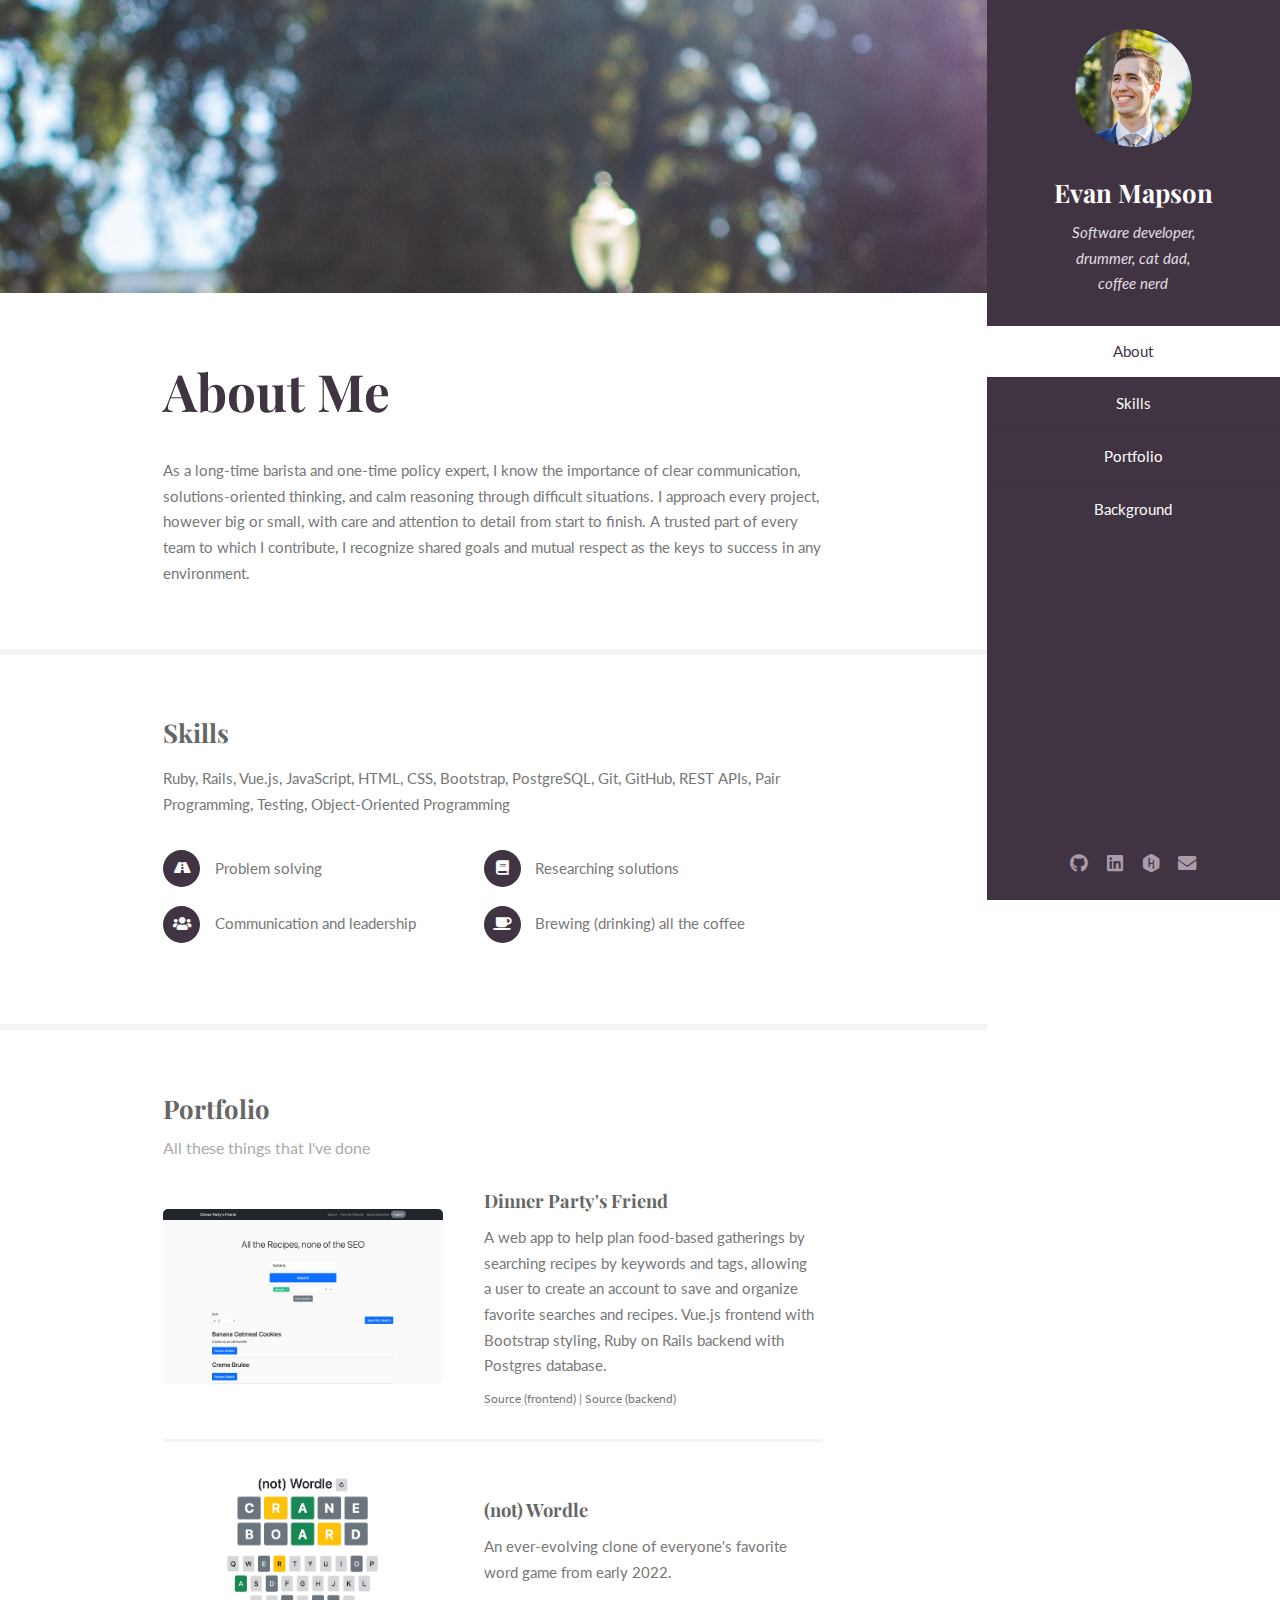
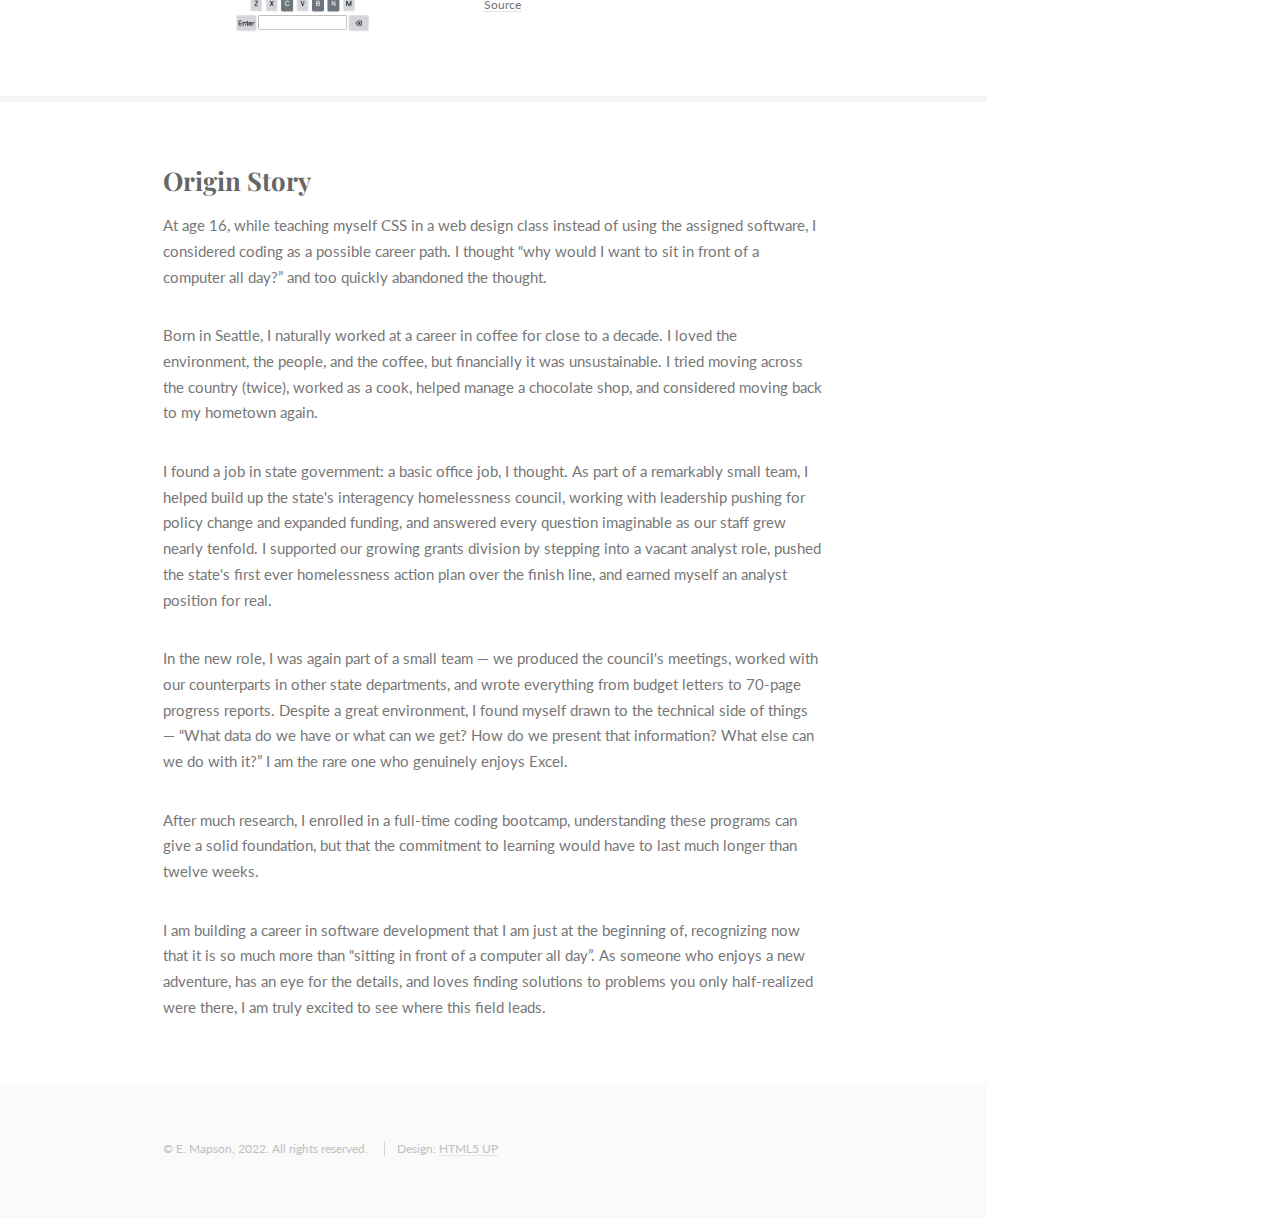
==== commit a98d3698: "update fonts to match resume, add bootcamp capstone and wordle clone to Portfolio" ====
--- a/index.html
+++ b/index.html
@@ -70,13 +70,11 @@
 						<h2>About Me</h2>
 					</header>
 					<p>
-						At age 16, while teaching myself CSS in a web design class instead of using the assigned software, I
-						considered
-						coding as a possible career path. I thought “why would I want to sit in front of a computer all
-						day?” and too quickly abandoned the thought.</p>
-
-					<p> I am building a career in software development that I am just at the beginning of, recognizing
-						now that it is so much more than “sitting in front of a computer all day”.
+						As a long-time barista and one-time policy expert, I know the importance of clear communication,
+						solutions-oriented thinking, and calm reasoning through difficult situations. I approach every project,
+						however big or small, with care and attention to detail from start to finish. A trusted part of every team
+						to which I contribute, I recognize shared goals and mutual respect as the keys to success in any
+						environment.
 					</p>
 				</div>
 			</section>
@@ -86,20 +84,13 @@
 				<div class="container">
 					<h3>Skills</h3>
 					<p>
-						Ruby on Rails &nbsp;&#8226;&nbsp;
-						PostgreSQL &nbsp;&#8226;&nbsp;
-						JavaScript &nbsp;&#8226;&nbsp;
-						Vue.js &nbsp;&#8226;&nbsp;
-						HTML &nbsp;&#8226;&nbsp;
-						CSS &nbsp;&#8226;&nbsp;
-						Git
+						Ruby, Rails, Vue.js, JavaScript, HTML, CSS, Bootstrap, PostgreSQL, Git, GitHub, REST APIs, Pair Programming,
+						Testing, Object-Oriented Programming
 					</p>
 					<ul class="feature-icons">
-						<li class="icon solid fa-code">Object oriented programming</li>
 						<li class="icon solid fa-road">Problem solving</li>
 						<li class="icon solid fa-book">Researching solutions</li>
 						<li class="icon solid fa-users">Communication and leadership</li>
-						<li class="icon solid fa-drum">Keeping the beat</li>
 						<li class="icon solid fa-coffee">Brewing (drinking) all the coffee</li>
 					</ul>
 				</div>
@@ -114,20 +105,35 @@
 					</header>
 					<div class="features">
 						<article>
-							<a href="#" class="image"><img src="images/pic01.jpg" alt="" /></a>
+							<a href="https://nospame-capstone-frontend.netlify.app/" class="image" target="_blank"><img
+									src="images/dinner-party-screenshot.png" alt="" /></a>
 							<div class="inner">
-								<h4>Actualize Capstone Project</h4>
-								<p>To be completed May 2022</p>
+								<h4>Dinner Party's Friend</h4>
+								<p>A web app to help plan food-based gatherings by searching recipes by keywords and tags, allowing a
+									user to create an account to save and organize favorite searches and recipes. Vue.js frontend
+									with Bootstrap styling, Ruby on Rails backend with Postgres database.
+									<br />
+									<sub>
+										<a href="https://github.com/nospame/capstone-dinner-friend-api" target="_blank">Source
+											(frontend)</a> |
+										<a href="https://github.com/nospame/capstone-dinner-friend-frontend" target="_blank">Source
+											(backend)</a></sub>
+								</p>
 							</div>
 						</article>
-						<!-- <article>
-							<a href="#" class="image"><img src="images/pic02.jpg" alt="" /></a>
+						<article>
+							<a href="https://nospame-not-wordle.netlify.app/" class="image" target="_blank"><img
+									src="images/not-wordle-screenshot.png" alt="" /></a>
 							<div class="inner">
-								<h4>Terraformed a small moon</h4>
-								<p>Integer eu ante ornare amet commetus vestibulum blandit integer in curae ac faucibus integer
-									adipiscing ornare amet.</p>
-							</div>
-						</article> -->
+								<h4>(not) Wordle</h4>
+								<p>An ever-evolving clone of everyone's favorite word game from early 2022.
+									<br />
+									<sub>
+										<a href="https://github.com/nospame/wordle-clone" target="_blank">Source</a>
+									</sub>
+								</p>
+							</div>
+						</article>
 						<!-- <article>
 							<a href="#" class="image"><img src="images/pic03.jpg" alt="" /></a>
 							<div class="inner">
@@ -146,6 +152,10 @@
 					<header class="major">
 						<h3>Origin Story</h3>
 					</header>
+					<p> At age 16, while teaching myself CSS in a web design class instead of using the assigned software, I
+						considered coding as a possible career path. I thought “why would I want to sit in front of a computer all
+						day?” and too quickly abandoned the thought.
+					</p>
 					<p>
 						Born in Seattle, I naturally worked at a career in coffee for close to a decade. I loved the
 						environment,
--- a/assets/css/main.css
+++ b/assets/css/main.css
@@ -1,5 +1,6 @@
 @import url("fontawesome-all.min.css");
-@import url("https://fonts.googleapis.com/css?family=Spartan:400,400italic,600,600italic|Source+Code+Pro:400");
+@import url("https://fonts.googleapis.com/css?family=Source+Code+Pro:400");
+@import url('https://fonts.googleapis.com/css2?family=Lato:ital,wght@0,300;1,300&family=Playfair+Display:wght@400&display=swap');
 
 /*
 	Read Only by HTML5 UP
@@ -8,44 +9,130 @@
 */
 
 
-html, body, div, span, applet, object,
-iframe, h1, h2, h3, h4, h5, h6, p, blockquote,
-pre, a, abbr, acronym, address, big, cite,
-code, del, dfn, em, img, ins, kbd, q, s, samp,
-small, strike, strong, sub, sup, tt, var, b,
-u, i, center, dl, dt, dd, ol, ul, li, fieldset,
-form, label, legend, table, caption, tbody,
-tfoot, thead, tr, th, td, article, aside,
-canvas, details, embed, figure, figcaption,
-footer, header, hgroup, menu, nav, output, ruby,
-section, summary, time, mark, audio, video {
+html,
+body,
+div,
+span,
+applet,
+object,
+iframe,
+h1,
+h2,
+h3,
+h4,
+h5,
+h6,
+p,
+blockquote,
+pre,
+a,
+abbr,
+acronym,
+address,
+big,
+cite,
+code,
+del,
+dfn,
+em,
+img,
+ins,
+kbd,
+q,
+s,
+samp,
+small,
+strike,
+strong,
+sub,
+sup,
+tt,
+var,
+b,
+u,
+i,
+center,
+dl,
+dt,
+dd,
+ol,
+ul,
+li,
+fieldset,
+form,
+label,
+legend,
+table,
+caption,
+tbody,
+tfoot,
+thead,
+tr,
+th,
+td,
+article,
+aside,
+canvas,
+details,
+embed,
+figure,
+figcaption,
+footer,
+header,
+hgroup,
+menu,
+nav,
+output,
+ruby,
+section,
+summary,
+time,
+mark,
+audio,
+video {
 	margin: 0;
 	padding: 0;
 	border: 0;
 	font-size: 100%;
 	font: inherit;
-	vertical-align: baseline;}
-
-article, aside, details, figcaption, figure,
-footer, header, hgroup, menu, nav, section {
-	display: block;}
+	vertical-align: baseline;
+}
+
+article,
+aside,
+details,
+figcaption,
+figure,
+footer,
+header,
+hgroup,
+menu,
+nav,
+section {
+	display: block;
+}
 
 body {
 	line-height: 1;
 }
 
-ol, ul {
+ol,
+ul {
 	list-style: none;
 }
 
-blockquote, q {
+blockquote,
+q {
 	quotes: none;
 }
 
-	blockquote:before, blockquote:after, q:before, q:after {
-		content: '';
-		content: none;
-	}
+blockquote:before,
+blockquote:after,
+q:before,
+q:after {
+	content: '';
+	content: none;
+}
 
 table {
 	border-collapse: collapse;
@@ -66,7 +153,9 @@
 	padding: 0;
 }
 
-input, select, textarea {
+input,
+select,
+textarea {
 	-moz-appearance: none;
 	-webkit-appearance: none;
 	-ms-appearance: none;
@@ -75,169 +164,432 @@
 
 /* Basic */
 
-	html {
-		box-sizing: border-box;
-	}
-
-	*, *:before, *:after {
-		box-sizing: inherit;
-	}
-
-	body {
-		background: #fff;
-	}
-
-		body.is-preload *, body.is-preload *:before, body.is-preload *:after {
-			-moz-animation: none !important;
-			-webkit-animation: none !important;
-			-ms-animation: none !important;
-			animation: none !important;
-			-moz-transition: none !important;
-			-webkit-transition: none !important;
-			-ms-transition: none !important;
-			transition: none !important;
-		}
-
-	body, input, select, textarea {
-		color: #777;
-		font-family: "Spartan", sans-serif;
-		font-size: 16pt;
-		font-weight: 400;
-		line-height: 1.75em;
-	}
-
-	a {
-		-moz-transition: color 0.2s ease-in-out, border-color 0.2s ease-in-out;
-		-webkit-transition: color 0.2s ease-in-out, border-color 0.2s ease-in-out;
-		-ms-transition: color 0.2s ease-in-out, border-color 0.2s ease-in-out;
-		transition: color 0.2s ease-in-out, border-color 0.2s ease-in-out;
-		border-bottom: solid 1px #e4e4e4;
-		color: inherit;
-		text-decoration: none;
-	}
-
-		a:hover {
-			border-bottom-color: transparent;
-			color: #403442 !important;
-		}
-
-	strong, b {
-		color: #666;
-		font-weight: 700;
-	}
-
-	em, i {
-		font-style: italic;
-	}
-
-	p {
-		margin: 0 0 2.25em 0;
-	}
-
-	h1, h2, h3, h4, h5, h6 {
-		color: #666;
-		font-weight: 700;
-		line-height: 1em;
-		margin: 0 0 0.5625em 0;
-	}
-
-		h1 a, h2 a, h3 a, h4 a, h5 a, h6 a {
-			border: 0;
-			color: inherit;
-			text-decoration: none;
-		}
-
-	h2 {
-		font-size: 2em;
-		line-height: 1.5em;
-	}
-
-	h3 {
-		font-size: 1.75em;
-		line-height: 1.5em;
-	}
-
-	h4 {
-		font-size: 1.25em;
-		line-height: 1.5em;
-	}
-
-	h5 {
-		font-size: 0.9em;
-		line-height: 1.5em;
-	}
-
-	h6 {
-		font-size: 0.7em;
-		line-height: 1.5em;
-	}
-
-	sub {
-		font-size: 0.8em;
-		position: relative;
-		top: 0.5em;
-	}
-
-	sup {
-		font-size: 0.8em;
-		position: relative;
-		top: -0.5em;
-	}
-
-	hr {
-		border: 0;
-		border-bottom: solid 2px #f4f4f4;
-		margin: 2.25em 0;
-	}
-
-		hr.major {
-			margin: 3.375em 0;
-		}
-
-	blockquote {
-		border-left: solid 8px #e4e4e4;
-		font-style: italic;
-		margin: 0 0 2.25em 0;
-		padding: 0.5em 0 0.5em 2em;
-	}
-
-	code {
-		background: #555;
-		border-radius: 5px;
-		color: #fff;
-		font-family: "Source Code Pro", monospace;
-		font-size: 0.9em;
-		margin: 0 0.25em;
-		padding: 0.25em 0.65em;
-	}
-
-	pre {
-		font-family: "Source Code Pro", monospace;
-		font-size: 0.9em;
-		margin: 0 0 2.25em 0;
-	}
-
-		pre code {
-			-webkit-overflow-scrolling: touch;
-			display: block;
-			line-height: 1.5em;
-			overflow-x: auto;
-			padding: 1em 1.5em;
-		}
-
-	.align-left {
-		text-align: left;
-	}
-
-	.align-center {
-		text-align: center;
-	}
-
-	.align-right {
-		text-align: right;
-	}
+html {
+	box-sizing: border-box;
+}
+
+*,
+*:before,
+*:after {
+	box-sizing: inherit;
+}
+
+body {
+	background: #fff;
+}
+
+body.is-preload *,
+body.is-preload *:before,
+body.is-preload *:after {
+	-moz-animation: none !important;
+	-webkit-animation: none !important;
+	-ms-animation: none !important;
+	animation: none !important;
+	-moz-transition: none !important;
+	-webkit-transition: none !important;
+	-ms-transition: none !important;
+	transition: none !important;
+}
+
+body,
+input,
+select,
+textarea {
+	color: #777;
+	font-family: "Lato", sans-serif;
+	font-size: 16pt;
+	font-weight: 400;
+	line-height: 1.75em;
+}
+
+a {
+	-moz-transition: color 0.2s ease-in-out, border-color 0.2s ease-in-out;
+	-webkit-transition: color 0.2s ease-in-out, border-color 0.2s ease-in-out;
+	-ms-transition: color 0.2s ease-in-out, border-color 0.2s ease-in-out;
+	transition: color 0.2s ease-in-out, border-color 0.2s ease-in-out;
+	border-bottom: solid 1px #e4e4e4;
+	color: inherit;
+	text-decoration: none;
+}
+
+a:hover {
+	border-bottom-color: transparent;
+	color: #403442 !important;
+}
+
+strong,
+b {
+	color: #666;
+	font-weight: 700;
+}
+
+em,
+i {
+	font-style: italic;
+}
+
+p {
+	margin: 0 0 2.25em 0;
+}
+
+h1,
+h2,
+h3,
+h4,
+h5,
+h6 {
+	color: #666;
+	font-weight: 700;
+	line-height: 1em;
+	margin: 0 0 0.5625em 0;
+	font-family: 'Playfair Display', serif;
+}
+
+h1 a,
+h2 a,
+h3 a,
+h4 a,
+h5 a,
+h6 a {
+	border: 0;
+	color: inherit;
+	text-decoration: none;
+}
+
+h2 {
+	font-size: 2em;
+	line-height: 1.5em;
+}
+
+h3 {
+	font-size: 1.75em;
+	line-height: 1.5em;
+}
+
+h4 {
+	font-size: 1.25em;
+	line-height: 1.5em;
+}
+
+h5 {
+	font-size: 0.9em;
+	line-height: 1.5em;
+}
+
+h6 {
+	font-size: 0.7em;
+	line-height: 1.5em;
+}
+
+sub {
+	font-size: 0.8em;
+	position: relative;
+	top: 0.5em;
+}
+
+sup {
+	font-size: 0.8em;
+	position: relative;
+	top: -0.5em;
+}
+
+hr {
+	border: 0;
+	border-bottom: solid 2px #f4f4f4;
+	margin: 2.25em 0;
+}
+
+hr.major {
+	margin: 3.375em 0;
+}
+
+blockquote {
+	border-left: solid 8px #e4e4e4;
+	font-style: italic;
+	margin: 0 0 2.25em 0;
+	padding: 0.5em 0 0.5em 2em;
+}
+
+code {
+	background: #555;
+	border-radius: 5px;
+	color: #fff;
+	font-family: "Source Code Pro", monospace;
+	font-size: 0.9em;
+	margin: 0 0.25em;
+	padding: 0.25em 0.65em;
+}
+
+pre {
+	font-family: "Source Code Pro", monospace;
+	font-size: 0.9em;
+	margin: 0 0 2.25em 0;
+}
+
+pre code {
+	-webkit-overflow-scrolling: touch;
+	display: block;
+	line-height: 1.5em;
+	overflow-x: auto;
+	padding: 1em 1.5em;
+}
+
+.align-left {
+	text-align: left;
+}
+
+.align-center {
+	text-align: center;
+}
+
+.align-right {
+	text-align: right;
+}
 
 /* Row */
+
+.row {
+	display: flex;
+	flex-wrap: wrap;
+	box-sizing: border-box;
+	align-items: stretch;
+}
+
+.row>* {
+	box-sizing: border-box;
+}
+
+.row.gtr-uniform>*> :last-child {
+	margin-bottom: 0;
+}
+
+.row.aln-left {
+	justify-content: flex-start;
+}
+
+.row.aln-center {
+	justify-content: center;
+}
+
+.row.aln-right {
+	justify-content: flex-end;
+}
+
+.row.aln-top {
+	align-items: flex-start;
+}
+
+.row.aln-middle {
+	align-items: center;
+}
+
+.row.aln-bottom {
+	align-items: flex-end;
+}
+
+.row>.imp {
+	order: -1;
+}
+
+.row>.col-1 {
+	width: 8.33333%;
+}
+
+.row>.off-1 {
+	margin-left: 8.33333%;
+}
+
+.row>.col-2 {
+	width: 16.66667%;
+}
+
+.row>.off-2 {
+	margin-left: 16.66667%;
+}
+
+.row>.col-3 {
+	width: 25%;
+}
+
+.row>.off-3 {
+	margin-left: 25%;
+}
+
+.row>.col-4 {
+	width: 33.33333%;
+}
+
+.row>.off-4 {
+	margin-left: 33.33333%;
+}
+
+.row>.col-5 {
+	width: 41.66667%;
+}
+
+.row>.off-5 {
+	margin-left: 41.66667%;
+}
+
+.row>.col-6 {
+	width: 50%;
+}
+
+.row>.off-6 {
+	margin-left: 50%;
+}
+
+.row>.col-7 {
+	width: 58.33333%;
+}
+
+.row>.off-7 {
+	margin-left: 58.33333%;
+}
+
+.row>.col-8 {
+	width: 66.66667%;
+}
+
+.row>.off-8 {
+	margin-left: 66.66667%;
+}
+
+.row>.col-9 {
+	width: 75%;
+}
+
+.row>.off-9 {
+	margin-left: 75%;
+}
+
+.row>.col-10 {
+	width: 83.33333%;
+}
+
+.row>.off-10 {
+	margin-left: 83.33333%;
+}
+
+.row>.col-11 {
+	width: 91.66667%;
+}
+
+.row>.off-11 {
+	margin-left: 91.66667%;
+}
+
+.row>.col-12 {
+	width: 100%;
+}
+
+.row>.off-12 {
+	margin-left: 100%;
+}
+
+.row.gtr-0 {
+	margin-top: 0;
+	margin-left: 0em;
+}
+
+.row.gtr-0>* {
+	padding: 0 0 0 0em;
+}
+
+.row.gtr-0.gtr-uniform {
+	margin-top: 0em;
+}
+
+.row.gtr-0.gtr-uniform>* {
+	padding-top: 0em;
+}
+
+.row.gtr-25 {
+	margin-top: 0;
+	margin-left: -0.5em;
+}
+
+.row.gtr-25>* {
+	padding: 0 0 0 0.5em;
+}
+
+.row.gtr-25.gtr-uniform {
+	margin-top: -0.5em;
+}
+
+.row.gtr-25.gtr-uniform>* {
+	padding-top: 0.5em;
+}
+
+.row.gtr-50 {
+	margin-top: 0;
+	margin-left: -1em;
+}
+
+.row.gtr-50>* {
+	padding: 0 0 0 1em;
+}
+
+.row.gtr-50.gtr-uniform {
+	margin-top: -1em;
+}
+
+.row.gtr-50.gtr-uniform>* {
+	padding-top: 1em;
+}
+
+.row {
+	margin-top: 0;
+	margin-left: -2em;
+}
+
+.row>* {
+	padding: 0 0 0 2em;
+}
+
+.row.gtr-uniform {
+	margin-top: -2em;
+}
+
+.row.gtr-uniform>* {
+	padding-top: 2em;
+}
+
+.row.gtr-150 {
+	margin-top: 0;
+	margin-left: -3em;
+}
+
+.row.gtr-150>* {
+	padding: 0 0 0 3em;
+}
+
+.row.gtr-150.gtr-uniform {
+	margin-top: -3em;
+}
+
+.row.gtr-150.gtr-uniform>* {
+	padding-top: 3em;
+}
+
+.row.gtr-200 {
+	margin-top: 0;
+	margin-left: -4em;
+}
+
+.row.gtr-200>* {
+	padding: 0 0 0 4em;
+}
+
+.row.gtr-200.gtr-uniform {
+	margin-top: -4em;
+}
+
+.row.gtr-200.gtr-uniform>* {
+	padding-top: 4em;
+}
+
+@media screen and (max-width: 1680px) {
 
 	.row {
 		display: flex;
@@ -246,3073 +598,2867 @@
 		align-items: stretch;
 	}
 
-		.row > * {
-			box-sizing: border-box;
-		}
-
-		.row.gtr-uniform > * > :last-child {
-			margin-bottom: 0;
-		}
-
-		.row.aln-left {
-			justify-content: flex-start;
-		}
-
-		.row.aln-center {
-			justify-content: center;
-		}
-
-		.row.aln-right {
-			justify-content: flex-end;
-		}
-
-		.row.aln-top {
-			align-items: flex-start;
-		}
-
-		.row.aln-middle {
-			align-items: center;
-		}
-
-		.row.aln-bottom {
-			align-items: flex-end;
-		}
-
-		.row > .imp {
-			order: -1;
-		}
-
-		.row > .col-1 {
-			width: 8.33333%;
-		}
-
-		.row > .off-1 {
-			margin-left: 8.33333%;
-		}
-
-		.row > .col-2 {
-			width: 16.66667%;
-		}
-
-		.row > .off-2 {
-			margin-left: 16.66667%;
-		}
-
-		.row > .col-3 {
-			width: 25%;
-		}
-
-		.row > .off-3 {
-			margin-left: 25%;
-		}
-
-		.row > .col-4 {
-			width: 33.33333%;
-		}
-
-		.row > .off-4 {
-			margin-left: 33.33333%;
-		}
-
-		.row > .col-5 {
-			width: 41.66667%;
-		}
-
-		.row > .off-5 {
-			margin-left: 41.66667%;
-		}
-
-		.row > .col-6 {
-			width: 50%;
-		}
-
-		.row > .off-6 {
-			margin-left: 50%;
-		}
-
-		.row > .col-7 {
-			width: 58.33333%;
-		}
-
-		.row > .off-7 {
-			margin-left: 58.33333%;
-		}
-
-		.row > .col-8 {
-			width: 66.66667%;
-		}
-
-		.row > .off-8 {
-			margin-left: 66.66667%;
-		}
-
-		.row > .col-9 {
-			width: 75%;
-		}
-
-		.row > .off-9 {
-			margin-left: 75%;
-		}
-
-		.row > .col-10 {
-			width: 83.33333%;
-		}
-
-		.row > .off-10 {
-			margin-left: 83.33333%;
-		}
-
-		.row > .col-11 {
-			width: 91.66667%;
-		}
-
-		.row > .off-11 {
-			margin-left: 91.66667%;
-		}
-
-		.row > .col-12 {
-			width: 100%;
-		}
-
-		.row > .off-12 {
-			margin-left: 100%;
-		}
-
-		.row.gtr-0 {
-			margin-top: 0;
-			margin-left: 0em;
-		}
-
-			.row.gtr-0 > * {
-				padding: 0 0 0 0em;
-			}
-
-			.row.gtr-0.gtr-uniform {
-				margin-top: 0em;
-			}
-
-				.row.gtr-0.gtr-uniform > * {
-					padding-top: 0em;
-				}
-
-		.row.gtr-25 {
-			margin-top: 0;
-			margin-left: -0.5em;
-		}
-
-			.row.gtr-25 > * {
-				padding: 0 0 0 0.5em;
-			}
-
-			.row.gtr-25.gtr-uniform {
-				margin-top: -0.5em;
-			}
-
-				.row.gtr-25.gtr-uniform > * {
-					padding-top: 0.5em;
-				}
-
-		.row.gtr-50 {
-			margin-top: 0;
-			margin-left: -1em;
-		}
-
-			.row.gtr-50 > * {
-				padding: 0 0 0 1em;
-			}
-
-			.row.gtr-50.gtr-uniform {
-				margin-top: -1em;
-			}
-
-				.row.gtr-50.gtr-uniform > * {
-					padding-top: 1em;
-				}
-
-		.row {
-			margin-top: 0;
-			margin-left: -2em;
-		}
-
-			.row > * {
-				padding: 0 0 0 2em;
-			}
-
-			.row.gtr-uniform {
-				margin-top: -2em;
-			}
-
-				.row.gtr-uniform > * {
-					padding-top: 2em;
-				}
-
-		.row.gtr-150 {
-			margin-top: 0;
-			margin-left: -3em;
-		}
-
-			.row.gtr-150 > * {
-				padding: 0 0 0 3em;
-			}
-
-			.row.gtr-150.gtr-uniform {
-				margin-top: -3em;
-			}
-
-				.row.gtr-150.gtr-uniform > * {
-					padding-top: 3em;
-				}
-
-		.row.gtr-200 {
-			margin-top: 0;
-			margin-left: -4em;
-		}
-
-			.row.gtr-200 > * {
-				padding: 0 0 0 4em;
-			}
-
-			.row.gtr-200.gtr-uniform {
-				margin-top: -4em;
-			}
-
-				.row.gtr-200.gtr-uniform > * {
-					padding-top: 4em;
-				}
-
-		@media screen and (max-width: 1680px) {
-
-			.row {
-				display: flex;
-				flex-wrap: wrap;
-				box-sizing: border-box;
-				align-items: stretch;
-			}
-
-				.row > * {
-					box-sizing: border-box;
-				}
-
-				.row.gtr-uniform > * > :last-child {
-					margin-bottom: 0;
-				}
-
-				.row.aln-left {
-					justify-content: flex-start;
-				}
-
-				.row.aln-center {
-					justify-content: center;
-				}
-
-				.row.aln-right {
-					justify-content: flex-end;
-				}
-
-				.row.aln-top {
-					align-items: flex-start;
-				}
-
-				.row.aln-middle {
-					align-items: center;
-				}
-
-				.row.aln-bottom {
-					align-items: flex-end;
-				}
-
-				.row > .imp-xlarge {
-					order: -1;
-				}
-
-				.row > .col-1-xlarge {
-					width: 8.33333%;
-				}
-
-				.row > .off-1-xlarge {
-					margin-left: 8.33333%;
-				}
-
-				.row > .col-2-xlarge {
-					width: 16.66667%;
-				}
-
-				.row > .off-2-xlarge {
-					margin-left: 16.66667%;
-				}
-
-				.row > .col-3-xlarge {
-					width: 25%;
-				}
-
-				.row > .off-3-xlarge {
-					margin-left: 25%;
-				}
-
-				.row > .col-4-xlarge {
-					width: 33.33333%;
-				}
-
-				.row > .off-4-xlarge {
-					margin-left: 33.33333%;
-				}
-
-				.row > .col-5-xlarge {
-					width: 41.66667%;
-				}
-
-				.row > .off-5-xlarge {
-					margin-left: 41.66667%;
-				}
-
-				.row > .col-6-xlarge {
-					width: 50%;
-				}
-
-				.row > .off-6-xlarge {
-					margin-left: 50%;
-				}
-
-				.row > .col-7-xlarge {
-					width: 58.33333%;
-				}
-
-				.row > .off-7-xlarge {
-					margin-left: 58.33333%;
-				}
-
-				.row > .col-8-xlarge {
-					width: 66.66667%;
-				}
-
-				.row > .off-8-xlarge {
-					margin-left: 66.66667%;
-				}
-
-				.row > .col-9-xlarge {
-					width: 75%;
-				}
-
-				.row > .off-9-xlarge {
-					margin-left: 75%;
-				}
-
-				.row > .col-10-xlarge {
-					width: 83.33333%;
-				}
-
-				.row > .off-10-xlarge {
-					margin-left: 83.33333%;
-				}
-
-				.row > .col-11-xlarge {
-					width: 91.66667%;
-				}
-
-				.row > .off-11-xlarge {
-					margin-left: 91.66667%;
-				}
-
-				.row > .col-12-xlarge {
-					width: 100%;
-				}
-
-				.row > .off-12-xlarge {
-					margin-left: 100%;
-				}
-
-				.row.gtr-0 {
-					margin-top: 0;
-					margin-left: 0em;
-				}
-
-					.row.gtr-0 > * {
-						padding: 0 0 0 0em;
-					}
-
-					.row.gtr-0.gtr-uniform {
-						margin-top: 0em;
-					}
-
-						.row.gtr-0.gtr-uniform > * {
-							padding-top: 0em;
-						}
-
-				.row.gtr-25 {
-					margin-top: 0;
-					margin-left: -0.5em;
-				}
-
-					.row.gtr-25 > * {
-						padding: 0 0 0 0.5em;
-					}
-
-					.row.gtr-25.gtr-uniform {
-						margin-top: -0.5em;
-					}
-
-						.row.gtr-25.gtr-uniform > * {
-							padding-top: 0.5em;
-						}
-
-				.row.gtr-50 {
-					margin-top: 0;
-					margin-left: -1em;
-				}
-
-					.row.gtr-50 > * {
-						padding: 0 0 0 1em;
-					}
-
-					.row.gtr-50.gtr-uniform {
-						margin-top: -1em;
-					}
-
-						.row.gtr-50.gtr-uniform > * {
-							padding-top: 1em;
-						}
-
-				.row {
-					margin-top: 0;
-					margin-left: -2em;
-				}
-
-					.row > * {
-						padding: 0 0 0 2em;
-					}
-
-					.row.gtr-uniform {
-						margin-top: -2em;
-					}
-
-						.row.gtr-uniform > * {
-							padding-top: 2em;
-						}
-
-				.row.gtr-150 {
-					margin-top: 0;
-					margin-left: -3em;
-				}
-
-					.row.gtr-150 > * {
-						padding: 0 0 0 3em;
-					}
-
-					.row.gtr-150.gtr-uniform {
-						margin-top: -3em;
-					}
-
-						.row.gtr-150.gtr-uniform > * {
-							padding-top: 3em;
-						}
-
-				.row.gtr-200 {
-					margin-top: 0;
-					margin-left: -4em;
-				}
-
-					.row.gtr-200 > * {
-						padding: 0 0 0 4em;
-					}
-
-					.row.gtr-200.gtr-uniform {
-						margin-top: -4em;
-					}
-
-						.row.gtr-200.gtr-uniform > * {
-							padding-top: 4em;
-						}
-
-		}
-
-		@media screen and (max-width: 1280px) {
-
-			.row {
-				display: flex;
-				flex-wrap: wrap;
-				box-sizing: border-box;
-				align-items: stretch;
-			}
-
-				.row > * {
-					box-sizing: border-box;
-				}
-
-				.row.gtr-uniform > * > :last-child {
-					margin-bottom: 0;
-				}
-
-				.row.aln-left {
-					justify-content: flex-start;
-				}
-
-				.row.aln-center {
-					justify-content: center;
-				}
-
-				.row.aln-right {
-					justify-content: flex-end;
-				}
-
-				.row.aln-top {
-					align-items: flex-start;
-				}
-
-				.row.aln-middle {
-					align-items: center;
-				}
-
-				.row.aln-bottom {
-					align-items: flex-end;
-				}
-
-				.row > .imp-large {
-					order: -1;
-				}
-
-				.row > .col-1-large {
-					width: 8.33333%;
-				}
-
-				.row > .off-1-large {
-					margin-left: 8.33333%;
-				}
-
-				.row > .col-2-large {
-					width: 16.66667%;
-				}
-
-				.row > .off-2-large {
-					margin-left: 16.66667%;
-				}
-
-				.row > .col-3-large {
-					width: 25%;
-				}
-
-				.row > .off-3-large {
-					margin-left: 25%;
-				}
-
-				.row > .col-4-large {
-					width: 33.33333%;
-				}
-
-				.row > .off-4-large {
-					margin-left: 33.33333%;
-				}
-
-				.row > .col-5-large {
-					width: 41.66667%;
-				}
-
-				.row > .off-5-large {
-					margin-left: 41.66667%;
-				}
-
-				.row > .col-6-large {
-					width: 50%;
-				}
-
-				.row > .off-6-large {
-					margin-left: 50%;
-				}
-
-				.row > .col-7-large {
-					width: 58.33333%;
-				}
-
-				.row > .off-7-large {
-					margin-left: 58.33333%;
-				}
-
-				.row > .col-8-large {
-					width: 66.66667%;
-				}
-
-				.row > .off-8-large {
-					margin-left: 66.66667%;
-				}
-
-				.row > .col-9-large {
-					width: 75%;
-				}
-
-				.row > .off-9-large {
-					margin-left: 75%;
-				}
-
-				.row > .col-10-large {
-					width: 83.33333%;
-				}
-
-				.row > .off-10-large {
-					margin-left: 83.33333%;
-				}
-
-				.row > .col-11-large {
-					width: 91.66667%;
-				}
-
-				.row > .off-11-large {
-					margin-left: 91.66667%;
-				}
-
-				.row > .col-12-large {
-					width: 100%;
-				}
-
-				.row > .off-12-large {
-					margin-left: 100%;
-				}
-
-				.row.gtr-0 {
-					margin-top: 0;
-					margin-left: 0em;
-				}
-
-					.row.gtr-0 > * {
-						padding: 0 0 0 0em;
-					}
-
-					.row.gtr-0.gtr-uniform {
-						margin-top: 0em;
-					}
-
-						.row.gtr-0.gtr-uniform > * {
-							padding-top: 0em;
-						}
-
-				.row.gtr-25 {
-					margin-top: 0;
-					margin-left: -0.375em;
-				}
-
-					.row.gtr-25 > * {
-						padding: 0 0 0 0.375em;
-					}
-
-					.row.gtr-25.gtr-uniform {
-						margin-top: -0.375em;
-					}
-
-						.row.gtr-25.gtr-uniform > * {
-							padding-top: 0.375em;
-						}
-
-				.row.gtr-50 {
-					margin-top: 0;
-					margin-left: -0.75em;
-				}
-
-					.row.gtr-50 > * {
-						padding: 0 0 0 0.75em;
-					}
-
-					.row.gtr-50.gtr-uniform {
-						margin-top: -0.75em;
-					}
-
-						.row.gtr-50.gtr-uniform > * {
-							padding-top: 0.75em;
-						}
-
-				.row {
-					margin-top: 0;
-					margin-left: -1.5em;
-				}
-
-					.row > * {
-						padding: 0 0 0 1.5em;
-					}
-
-					.row.gtr-uniform {
-						margin-top: -1.5em;
-					}
-
-						.row.gtr-uniform > * {
-							padding-top: 1.5em;
-						}
-
-				.row.gtr-150 {
-					margin-top: 0;
-					margin-left: -2.25em;
-				}
-
-					.row.gtr-150 > * {
-						padding: 0 0 0 2.25em;
-					}
-
-					.row.gtr-150.gtr-uniform {
-						margin-top: -2.25em;
-					}
-
-						.row.gtr-150.gtr-uniform > * {
-							padding-top: 2.25em;
-						}
-
-				.row.gtr-200 {
-					margin-top: 0;
-					margin-left: -3em;
-				}
-
-					.row.gtr-200 > * {
-						padding: 0 0 0 3em;
-					}
-
-					.row.gtr-200.gtr-uniform {
-						margin-top: -3em;
-					}
-
-						.row.gtr-200.gtr-uniform > * {
-							padding-top: 3em;
-						}
-
-		}
-
-		@media screen and (max-width: 1024px) {
-
-			.row {
-				display: flex;
-				flex-wrap: wrap;
-				box-sizing: border-box;
-				align-items: stretch;
-			}
-
-				.row > * {
-					box-sizing: border-box;
-				}
-
-				.row.gtr-uniform > * > :last-child {
-					margin-bottom: 0;
-				}
-
-				.row.aln-left {
-					justify-content: flex-start;
-				}
-
-				.row.aln-center {
-					justify-content: center;
-				}
-
-				.row.aln-right {
-					justify-content: flex-end;
-				}
-
-				.row.aln-top {
-					align-items: flex-start;
-				}
-
-				.row.aln-middle {
-					align-items: center;
-				}
-
-				.row.aln-bottom {
-					align-items: flex-end;
-				}
-
-				.row > .imp-medium {
-					order: -1;
-				}
-
-				.row > .col-1-medium {
-					width: 8.33333%;
-				}
-
-				.row > .off-1-medium {
-					margin-left: 8.33333%;
-				}
-
-				.row > .col-2-medium {
-					width: 16.66667%;
-				}
-
-				.row > .off-2-medium {
-					margin-left: 16.66667%;
-				}
-
-				.row > .col-3-medium {
-					width: 25%;
-				}
-
-				.row > .off-3-medium {
-					margin-left: 25%;
-				}
-
-				.row > .col-4-medium {
-					width: 33.33333%;
-				}
-
-				.row > .off-4-medium {
-					margin-left: 33.33333%;
-				}
-
-				.row > .col-5-medium {
-					width: 41.66667%;
-				}
-
-				.row > .off-5-medium {
-					margin-left: 41.66667%;
-				}
-
-				.row > .col-6-medium {
-					width: 50%;
-				}
-
-				.row > .off-6-medium {
-					margin-left: 50%;
-				}
-
-				.row > .col-7-medium {
-					width: 58.33333%;
-				}
-
-				.row > .off-7-medium {
-					margin-left: 58.33333%;
-				}
-
-				.row > .col-8-medium {
-					width: 66.66667%;
-				}
-
-				.row > .off-8-medium {
-					margin-left: 66.66667%;
-				}
-
-				.row > .col-9-medium {
-					width: 75%;
-				}
-
-				.row > .off-9-medium {
-					margin-left: 75%;
-				}
-
-				.row > .col-10-medium {
-					width: 83.33333%;
-				}
-
-				.row > .off-10-medium {
-					margin-left: 83.33333%;
-				}
-
-				.row > .col-11-medium {
-					width: 91.66667%;
-				}
-
-				.row > .off-11-medium {
-					margin-left: 91.66667%;
-				}
-
-				.row > .col-12-medium {
-					width: 100%;
-				}
-
-				.row > .off-12-medium {
-					margin-left: 100%;
-				}
-
-				.row.gtr-0 {
-					margin-top: 0;
-					margin-left: 0em;
-				}
-
-					.row.gtr-0 > * {
-						padding: 0 0 0 0em;
-					}
-
-					.row.gtr-0.gtr-uniform {
-						margin-top: 0em;
-					}
-
-						.row.gtr-0.gtr-uniform > * {
-							padding-top: 0em;
-						}
-
-				.row.gtr-25 {
-					margin-top: 0;
-					margin-left: -0.375em;
-				}
-
-					.row.gtr-25 > * {
-						padding: 0 0 0 0.375em;
-					}
-
-					.row.gtr-25.gtr-uniform {
-						margin-top: -0.375em;
-					}
-
-						.row.gtr-25.gtr-uniform > * {
-							padding-top: 0.375em;
-						}
-
-				.row.gtr-50 {
-					margin-top: 0;
-					margin-left: -0.75em;
-				}
-
-					.row.gtr-50 > * {
-						padding: 0 0 0 0.75em;
-					}
-
-					.row.gtr-50.gtr-uniform {
-						margin-top: -0.75em;
-					}
-
-						.row.gtr-50.gtr-uniform > * {
-							padding-top: 0.75em;
-						}
-
-				.row {
-					margin-top: 0;
-					margin-left: -1.5em;
-				}
-
-					.row > * {
-						padding: 0 0 0 1.5em;
-					}
-
-					.row.gtr-uniform {
-						margin-top: -1.5em;
-					}
-
-						.row.gtr-uniform > * {
-							padding-top: 1.5em;
-						}
-
-				.row.gtr-150 {
-					margin-top: 0;
-					margin-left: -2.25em;
-				}
-
-					.row.gtr-150 > * {
-						padding: 0 0 0 2.25em;
-					}
-
-					.row.gtr-150.gtr-uniform {
-						margin-top: -2.25em;
-					}
-
-						.row.gtr-150.gtr-uniform > * {
-							padding-top: 2.25em;
-						}
-
-				.row.gtr-200 {
-					margin-top: 0;
-					margin-left: -3em;
-				}
-
-					.row.gtr-200 > * {
-						padding: 0 0 0 3em;
-					}
-
-					.row.gtr-200.gtr-uniform {
-						margin-top: -3em;
-					}
-
-						.row.gtr-200.gtr-uniform > * {
-							padding-top: 3em;
-						}
-
-		}
-
-		@media screen and (max-width: 736px) {
-
-			.row {
-				display: flex;
-				flex-wrap: wrap;
-				box-sizing: border-box;
-				align-items: stretch;
-			}
-
-				.row > * {
-					box-sizing: border-box;
-				}
-
-				.row.gtr-uniform > * > :last-child {
-					margin-bottom: 0;
-				}
-
-				.row.aln-left {
-					justify-content: flex-start;
-				}
-
-				.row.aln-center {
-					justify-content: center;
-				}
-
-				.row.aln-right {
-					justify-content: flex-end;
-				}
-
-				.row.aln-top {
-					align-items: flex-start;
-				}
-
-				.row.aln-middle {
-					align-items: center;
-				}
-
-				.row.aln-bottom {
-					align-items: flex-end;
-				}
-
-				.row > .imp-small {
-					order: -1;
-				}
-
-				.row > .col-1-small {
-					width: 8.33333%;
-				}
-
-				.row > .off-1-small {
-					margin-left: 8.33333%;
-				}
-
-				.row > .col-2-small {
-					width: 16.66667%;
-				}
-
-				.row > .off-2-small {
-					margin-left: 16.66667%;
-				}
-
-				.row > .col-3-small {
-					width: 25%;
-				}
-
-				.row > .off-3-small {
-					margin-left: 25%;
-				}
-
-				.row > .col-4-small {
-					width: 33.33333%;
-				}
-
-				.row > .off-4-small {
-					margin-left: 33.33333%;
-				}
-
-				.row > .col-5-small {
-					width: 41.66667%;
-				}
-
-				.row > .off-5-small {
-					margin-left: 41.66667%;
-				}
-
-				.row > .col-6-small {
-					width: 50%;
-				}
-
-				.row > .off-6-small {
-					margin-left: 50%;
-				}
-
-				.row > .col-7-small {
-					width: 58.33333%;
-				}
-
-				.row > .off-7-small {
-					margin-left: 58.33333%;
-				}
-
-				.row > .col-8-small {
-					width: 66.66667%;
-				}
-
-				.row > .off-8-small {
-					margin-left: 66.66667%;
-				}
-
-				.row > .col-9-small {
-					width: 75%;
-				}
-
-				.row > .off-9-small {
-					margin-left: 75%;
-				}
-
-				.row > .col-10-small {
-					width: 83.33333%;
-				}
-
-				.row > .off-10-small {
-					margin-left: 83.33333%;
-				}
-
-				.row > .col-11-small {
-					width: 91.66667%;
-				}
-
-				.row > .off-11-small {
-					margin-left: 91.66667%;
-				}
-
-				.row > .col-12-small {
-					width: 100%;
-				}
-
-				.row > .off-12-small {
-					margin-left: 100%;
-				}
-
-				.row.gtr-0 {
-					margin-top: 0;
-					margin-left: 0em;
-				}
-
-					.row.gtr-0 > * {
-						padding: 0 0 0 0em;
-					}
-
-					.row.gtr-0.gtr-uniform {
-						margin-top: 0em;
-					}
-
-						.row.gtr-0.gtr-uniform > * {
-							padding-top: 0em;
-						}
-
-				.row.gtr-25 {
-					margin-top: 0;
-					margin-left: -0.3125em;
-				}
-
-					.row.gtr-25 > * {
-						padding: 0 0 0 0.3125em;
-					}
-
-					.row.gtr-25.gtr-uniform {
-						margin-top: -0.3125em;
-					}
-
-						.row.gtr-25.gtr-uniform > * {
-							padding-top: 0.3125em;
-						}
-
-				.row.gtr-50 {
-					margin-top: 0;
-					margin-left: -0.625em;
-				}
-
-					.row.gtr-50 > * {
-						padding: 0 0 0 0.625em;
-					}
-
-					.row.gtr-50.gtr-uniform {
-						margin-top: -0.625em;
-					}
-
-						.row.gtr-50.gtr-uniform > * {
-							padding-top: 0.625em;
-						}
-
-				.row {
-					margin-top: 0;
-					margin-left: -1.25em;
-				}
-
-					.row > * {
-						padding: 0 0 0 1.25em;
-					}
-
-					.row.gtr-uniform {
-						margin-top: -1.25em;
-					}
-
-						.row.gtr-uniform > * {
-							padding-top: 1.25em;
-						}
-
-				.row.gtr-150 {
-					margin-top: 0;
-					margin-left: -1.875em;
-				}
-
-					.row.gtr-150 > * {
-						padding: 0 0 0 1.875em;
-					}
-
-					.row.gtr-150.gtr-uniform {
-						margin-top: -1.875em;
-					}
-
-						.row.gtr-150.gtr-uniform > * {
-							padding-top: 1.875em;
-						}
-
-				.row.gtr-200 {
-					margin-top: 0;
-					margin-left: -2.5em;
-				}
-
-					.row.gtr-200 > * {
-						padding: 0 0 0 2.5em;
-					}
-
-					.row.gtr-200.gtr-uniform {
-						margin-top: -2.5em;
-					}
-
-						.row.gtr-200.gtr-uniform > * {
-							padding-top: 2.5em;
-						}
-
-		}
-
-		@media screen and (max-width: 480px) {
-
-			.row {
-				display: flex;
-				flex-wrap: wrap;
-				box-sizing: border-box;
-				align-items: stretch;
-			}
-
-				.row > * {
-					box-sizing: border-box;
-				}
-
-				.row.gtr-uniform > * > :last-child {
-					margin-bottom: 0;
-				}
-
-				.row.aln-left {
-					justify-content: flex-start;
-				}
-
-				.row.aln-center {
-					justify-content: center;
-				}
-
-				.row.aln-right {
-					justify-content: flex-end;
-				}
-
-				.row.aln-top {
-					align-items: flex-start;
-				}
-
-				.row.aln-middle {
-					align-items: center;
-				}
-
-				.row.aln-bottom {
-					align-items: flex-end;
-				}
-
-				.row > .imp-xsmall {
-					order: -1;
-				}
-
-				.row > .col-1-xsmall {
-					width: 8.33333%;
-				}
-
-				.row > .off-1-xsmall {
-					margin-left: 8.33333%;
-				}
-
-				.row > .col-2-xsmall {
-					width: 16.66667%;
-				}
-
-				.row > .off-2-xsmall {
-					margin-left: 16.66667%;
-				}
-
-				.row > .col-3-xsmall {
-					width: 25%;
-				}
-
-				.row > .off-3-xsmall {
-					margin-left: 25%;
-				}
-
-				.row > .col-4-xsmall {
-					width: 33.33333%;
-				}
-
-				.row > .off-4-xsmall {
-					margin-left: 33.33333%;
-				}
-
-				.row > .col-5-xsmall {
-					width: 41.66667%;
-				}
-
-				.row > .off-5-xsmall {
-					margin-left: 41.66667%;
-				}
-
-				.row > .col-6-xsmall {
-					width: 50%;
-				}
-
-				.row > .off-6-xsmall {
-					margin-left: 50%;
-				}
-
-				.row > .col-7-xsmall {
-					width: 58.33333%;
-				}
-
-				.row > .off-7-xsmall {
-					margin-left: 58.33333%;
-				}
-
-				.row > .col-8-xsmall {
-					width: 66.66667%;
-				}
-
-				.row > .off-8-xsmall {
-					margin-left: 66.66667%;
-				}
-
-				.row > .col-9-xsmall {
-					width: 75%;
-				}
-
-				.row > .off-9-xsmall {
-					margin-left: 75%;
-				}
-
-				.row > .col-10-xsmall {
-					width: 83.33333%;
-				}
-
-				.row > .off-10-xsmall {
-					margin-left: 83.33333%;
-				}
-
-				.row > .col-11-xsmall {
-					width: 91.66667%;
-				}
-
-				.row > .off-11-xsmall {
-					margin-left: 91.66667%;
-				}
-
-				.row > .col-12-xsmall {
-					width: 100%;
-				}
-
-				.row > .off-12-xsmall {
-					margin-left: 100%;
-				}
-
-				.row.gtr-0 {
-					margin-top: 0;
-					margin-left: 0em;
-				}
-
-					.row.gtr-0 > * {
-						padding: 0 0 0 0em;
-					}
-
-					.row.gtr-0.gtr-uniform {
-						margin-top: 0em;
-					}
-
-						.row.gtr-0.gtr-uniform > * {
-							padding-top: 0em;
-						}
-
-				.row.gtr-25 {
-					margin-top: 0;
-					margin-left: -0.3125em;
-				}
-
-					.row.gtr-25 > * {
-						padding: 0 0 0 0.3125em;
-					}
-
-					.row.gtr-25.gtr-uniform {
-						margin-top: -0.3125em;
-					}
-
-						.row.gtr-25.gtr-uniform > * {
-							padding-top: 0.3125em;
-						}
-
-				.row.gtr-50 {
-					margin-top: 0;
-					margin-left: -0.625em;
-				}
-
-					.row.gtr-50 > * {
-						padding: 0 0 0 0.625em;
-					}
-
-					.row.gtr-50.gtr-uniform {
-						margin-top: -0.625em;
-					}
-
-						.row.gtr-50.gtr-uniform > * {
-							padding-top: 0.625em;
-						}
-
-				.row {
-					margin-top: 0;
-					margin-left: -1.25em;
-				}
-
-					.row > * {
-						padding: 0 0 0 1.25em;
-					}
-
-					.row.gtr-uniform {
-						margin-top: -1.25em;
-					}
-
-						.row.gtr-uniform > * {
-							padding-top: 1.25em;
-						}
-
-				.row.gtr-150 {
-					margin-top: 0;
-					margin-left: -1.875em;
-				}
-
-					.row.gtr-150 > * {
-						padding: 0 0 0 1.875em;
-					}
-
-					.row.gtr-150.gtr-uniform {
-						margin-top: -1.875em;
-					}
-
-						.row.gtr-150.gtr-uniform > * {
-							padding-top: 1.875em;
-						}
-
-				.row.gtr-200 {
-					margin-top: 0;
-					margin-left: -2.5em;
-				}
-
-					.row.gtr-200 > * {
-						padding: 0 0 0 2.5em;
-					}
-
-					.row.gtr-200.gtr-uniform {
-						margin-top: -2.5em;
-					}
-
-						.row.gtr-200.gtr-uniform > * {
-							padding-top: 2.5em;
-						}
-
-		}
+	.row>* {
+		box-sizing: border-box;
+	}
+
+	.row.gtr-uniform>*> :last-child {
+		margin-bottom: 0;
+	}
+
+	.row.aln-left {
+		justify-content: flex-start;
+	}
+
+	.row.aln-center {
+		justify-content: center;
+	}
+
+	.row.aln-right {
+		justify-content: flex-end;
+	}
+
+	.row.aln-top {
+		align-items: flex-start;
+	}
+
+	.row.aln-middle {
+		align-items: center;
+	}
+
+	.row.aln-bottom {
+		align-items: flex-end;
+	}
+
+	.row>.imp-xlarge {
+		order: -1;
+	}
+
+	.row>.col-1-xlarge {
+		width: 8.33333%;
+	}
+
+	.row>.off-1-xlarge {
+		margin-left: 8.33333%;
+	}
+
+	.row>.col-2-xlarge {
+		width: 16.66667%;
+	}
+
+	.row>.off-2-xlarge {
+		margin-left: 16.66667%;
+	}
+
+	.row>.col-3-xlarge {
+		width: 25%;
+	}
+
+	.row>.off-3-xlarge {
+		margin-left: 25%;
+	}
+
+	.row>.col-4-xlarge {
+		width: 33.33333%;
+	}
+
+	.row>.off-4-xlarge {
+		margin-left: 33.33333%;
+	}
+
+	.row>.col-5-xlarge {
+		width: 41.66667%;
+	}
+
+	.row>.off-5-xlarge {
+		margin-left: 41.66667%;
+	}
+
+	.row>.col-6-xlarge {
+		width: 50%;
+	}
+
+	.row>.off-6-xlarge {
+		margin-left: 50%;
+	}
+
+	.row>.col-7-xlarge {
+		width: 58.33333%;
+	}
+
+	.row>.off-7-xlarge {
+		margin-left: 58.33333%;
+	}
+
+	.row>.col-8-xlarge {
+		width: 66.66667%;
+	}
+
+	.row>.off-8-xlarge {
+		margin-left: 66.66667%;
+	}
+
+	.row>.col-9-xlarge {
+		width: 75%;
+	}
+
+	.row>.off-9-xlarge {
+		margin-left: 75%;
+	}
+
+	.row>.col-10-xlarge {
+		width: 83.33333%;
+	}
+
+	.row>.off-10-xlarge {
+		margin-left: 83.33333%;
+	}
+
+	.row>.col-11-xlarge {
+		width: 91.66667%;
+	}
+
+	.row>.off-11-xlarge {
+		margin-left: 91.66667%;
+	}
+
+	.row>.col-12-xlarge {
+		width: 100%;
+	}
+
+	.row>.off-12-xlarge {
+		margin-left: 100%;
+	}
+
+	.row.gtr-0 {
+		margin-top: 0;
+		margin-left: 0em;
+	}
+
+	.row.gtr-0>* {
+		padding: 0 0 0 0em;
+	}
+
+	.row.gtr-0.gtr-uniform {
+		margin-top: 0em;
+	}
+
+	.row.gtr-0.gtr-uniform>* {
+		padding-top: 0em;
+	}
+
+	.row.gtr-25 {
+		margin-top: 0;
+		margin-left: -0.5em;
+	}
+
+	.row.gtr-25>* {
+		padding: 0 0 0 0.5em;
+	}
+
+	.row.gtr-25.gtr-uniform {
+		margin-top: -0.5em;
+	}
+
+	.row.gtr-25.gtr-uniform>* {
+		padding-top: 0.5em;
+	}
+
+	.row.gtr-50 {
+		margin-top: 0;
+		margin-left: -1em;
+	}
+
+	.row.gtr-50>* {
+		padding: 0 0 0 1em;
+	}
+
+	.row.gtr-50.gtr-uniform {
+		margin-top: -1em;
+	}
+
+	.row.gtr-50.gtr-uniform>* {
+		padding-top: 1em;
+	}
+
+	.row {
+		margin-top: 0;
+		margin-left: -2em;
+	}
+
+	.row>* {
+		padding: 0 0 0 2em;
+	}
+
+	.row.gtr-uniform {
+		margin-top: -2em;
+	}
+
+	.row.gtr-uniform>* {
+		padding-top: 2em;
+	}
+
+	.row.gtr-150 {
+		margin-top: 0;
+		margin-left: -3em;
+	}
+
+	.row.gtr-150>* {
+		padding: 0 0 0 3em;
+	}
+
+	.row.gtr-150.gtr-uniform {
+		margin-top: -3em;
+	}
+
+	.row.gtr-150.gtr-uniform>* {
+		padding-top: 3em;
+	}
+
+	.row.gtr-200 {
+		margin-top: 0;
+		margin-left: -4em;
+	}
+
+	.row.gtr-200>* {
+		padding: 0 0 0 4em;
+	}
+
+	.row.gtr-200.gtr-uniform {
+		margin-top: -4em;
+	}
+
+	.row.gtr-200.gtr-uniform>* {
+		padding-top: 4em;
+	}
+
+}
+
+@media screen and (max-width: 1280px) {
+
+	.row {
+		display: flex;
+		flex-wrap: wrap;
+		box-sizing: border-box;
+		align-items: stretch;
+	}
+
+	.row>* {
+		box-sizing: border-box;
+	}
+
+	.row.gtr-uniform>*> :last-child {
+		margin-bottom: 0;
+	}
+
+	.row.aln-left {
+		justify-content: flex-start;
+	}
+
+	.row.aln-center {
+		justify-content: center;
+	}
+
+	.row.aln-right {
+		justify-content: flex-end;
+	}
+
+	.row.aln-top {
+		align-items: flex-start;
+	}
+
+	.row.aln-middle {
+		align-items: center;
+	}
+
+	.row.aln-bottom {
+		align-items: flex-end;
+	}
+
+	.row>.imp-large {
+		order: -1;
+	}
+
+	.row>.col-1-large {
+		width: 8.33333%;
+	}
+
+	.row>.off-1-large {
+		margin-left: 8.33333%;
+	}
+
+	.row>.col-2-large {
+		width: 16.66667%;
+	}
+
+	.row>.off-2-large {
+		margin-left: 16.66667%;
+	}
+
+	.row>.col-3-large {
+		width: 25%;
+	}
+
+	.row>.off-3-large {
+		margin-left: 25%;
+	}
+
+	.row>.col-4-large {
+		width: 33.33333%;
+	}
+
+	.row>.off-4-large {
+		margin-left: 33.33333%;
+	}
+
+	.row>.col-5-large {
+		width: 41.66667%;
+	}
+
+	.row>.off-5-large {
+		margin-left: 41.66667%;
+	}
+
+	.row>.col-6-large {
+		width: 50%;
+	}
+
+	.row>.off-6-large {
+		margin-left: 50%;
+	}
+
+	.row>.col-7-large {
+		width: 58.33333%;
+	}
+
+	.row>.off-7-large {
+		margin-left: 58.33333%;
+	}
+
+	.row>.col-8-large {
+		width: 66.66667%;
+	}
+
+	.row>.off-8-large {
+		margin-left: 66.66667%;
+	}
+
+	.row>.col-9-large {
+		width: 75%;
+	}
+
+	.row>.off-9-large {
+		margin-left: 75%;
+	}
+
+	.row>.col-10-large {
+		width: 83.33333%;
+	}
+
+	.row>.off-10-large {
+		margin-left: 83.33333%;
+	}
+
+	.row>.col-11-large {
+		width: 91.66667%;
+	}
+
+	.row>.off-11-large {
+		margin-left: 91.66667%;
+	}
+
+	.row>.col-12-large {
+		width: 100%;
+	}
+
+	.row>.off-12-large {
+		margin-left: 100%;
+	}
+
+	.row.gtr-0 {
+		margin-top: 0;
+		margin-left: 0em;
+	}
+
+	.row.gtr-0>* {
+		padding: 0 0 0 0em;
+	}
+
+	.row.gtr-0.gtr-uniform {
+		margin-top: 0em;
+	}
+
+	.row.gtr-0.gtr-uniform>* {
+		padding-top: 0em;
+	}
+
+	.row.gtr-25 {
+		margin-top: 0;
+		margin-left: -0.375em;
+	}
+
+	.row.gtr-25>* {
+		padding: 0 0 0 0.375em;
+	}
+
+	.row.gtr-25.gtr-uniform {
+		margin-top: -0.375em;
+	}
+
+	.row.gtr-25.gtr-uniform>* {
+		padding-top: 0.375em;
+	}
+
+	.row.gtr-50 {
+		margin-top: 0;
+		margin-left: -0.75em;
+	}
+
+	.row.gtr-50>* {
+		padding: 0 0 0 0.75em;
+	}
+
+	.row.gtr-50.gtr-uniform {
+		margin-top: -0.75em;
+	}
+
+	.row.gtr-50.gtr-uniform>* {
+		padding-top: 0.75em;
+	}
+
+	.row {
+		margin-top: 0;
+		margin-left: -1.5em;
+	}
+
+	.row>* {
+		padding: 0 0 0 1.5em;
+	}
+
+	.row.gtr-uniform {
+		margin-top: -1.5em;
+	}
+
+	.row.gtr-uniform>* {
+		padding-top: 1.5em;
+	}
+
+	.row.gtr-150 {
+		margin-top: 0;
+		margin-left: -2.25em;
+	}
+
+	.row.gtr-150>* {
+		padding: 0 0 0 2.25em;
+	}
+
+	.row.gtr-150.gtr-uniform {
+		margin-top: -2.25em;
+	}
+
+	.row.gtr-150.gtr-uniform>* {
+		padding-top: 2.25em;
+	}
+
+	.row.gtr-200 {
+		margin-top: 0;
+		margin-left: -3em;
+	}
+
+	.row.gtr-200>* {
+		padding: 0 0 0 3em;
+	}
+
+	.row.gtr-200.gtr-uniform {
+		margin-top: -3em;
+	}
+
+	.row.gtr-200.gtr-uniform>* {
+		padding-top: 3em;
+	}
+
+}
+
+@media screen and (max-width: 1024px) {
+
+	.row {
+		display: flex;
+		flex-wrap: wrap;
+		box-sizing: border-box;
+		align-items: stretch;
+	}
+
+	.row>* {
+		box-sizing: border-box;
+	}
+
+	.row.gtr-uniform>*> :last-child {
+		margin-bottom: 0;
+	}
+
+	.row.aln-left {
+		justify-content: flex-start;
+	}
+
+	.row.aln-center {
+		justify-content: center;
+	}
+
+	.row.aln-right {
+		justify-content: flex-end;
+	}
+
+	.row.aln-top {
+		align-items: flex-start;
+	}
+
+	.row.aln-middle {
+		align-items: center;
+	}
+
+	.row.aln-bottom {
+		align-items: flex-end;
+	}
+
+	.row>.imp-medium {
+		order: -1;
+	}
+
+	.row>.col-1-medium {
+		width: 8.33333%;
+	}
+
+	.row>.off-1-medium {
+		margin-left: 8.33333%;
+	}
+
+	.row>.col-2-medium {
+		width: 16.66667%;
+	}
+
+	.row>.off-2-medium {
+		margin-left: 16.66667%;
+	}
+
+	.row>.col-3-medium {
+		width: 25%;
+	}
+
+	.row>.off-3-medium {
+		margin-left: 25%;
+	}
+
+	.row>.col-4-medium {
+		width: 33.33333%;
+	}
+
+	.row>.off-4-medium {
+		margin-left: 33.33333%;
+	}
+
+	.row>.col-5-medium {
+		width: 41.66667%;
+	}
+
+	.row>.off-5-medium {
+		margin-left: 41.66667%;
+	}
+
+	.row>.col-6-medium {
+		width: 50%;
+	}
+
+	.row>.off-6-medium {
+		margin-left: 50%;
+	}
+
+	.row>.col-7-medium {
+		width: 58.33333%;
+	}
+
+	.row>.off-7-medium {
+		margin-left: 58.33333%;
+	}
+
+	.row>.col-8-medium {
+		width: 66.66667%;
+	}
+
+	.row>.off-8-medium {
+		margin-left: 66.66667%;
+	}
+
+	.row>.col-9-medium {
+		width: 75%;
+	}
+
+	.row>.off-9-medium {
+		margin-left: 75%;
+	}
+
+	.row>.col-10-medium {
+		width: 83.33333%;
+	}
+
+	.row>.off-10-medium {
+		margin-left: 83.33333%;
+	}
+
+	.row>.col-11-medium {
+		width: 91.66667%;
+	}
+
+	.row>.off-11-medium {
+		margin-left: 91.66667%;
+	}
+
+	.row>.col-12-medium {
+		width: 100%;
+	}
+
+	.row>.off-12-medium {
+		margin-left: 100%;
+	}
+
+	.row.gtr-0 {
+		margin-top: 0;
+		margin-left: 0em;
+	}
+
+	.row.gtr-0>* {
+		padding: 0 0 0 0em;
+	}
+
+	.row.gtr-0.gtr-uniform {
+		margin-top: 0em;
+	}
+
+	.row.gtr-0.gtr-uniform>* {
+		padding-top: 0em;
+	}
+
+	.row.gtr-25 {
+		margin-top: 0;
+		margin-left: -0.375em;
+	}
+
+	.row.gtr-25>* {
+		padding: 0 0 0 0.375em;
+	}
+
+	.row.gtr-25.gtr-uniform {
+		margin-top: -0.375em;
+	}
+
+	.row.gtr-25.gtr-uniform>* {
+		padding-top: 0.375em;
+	}
+
+	.row.gtr-50 {
+		margin-top: 0;
+		margin-left: -0.75em;
+	}
+
+	.row.gtr-50>* {
+		padding: 0 0 0 0.75em;
+	}
+
+	.row.gtr-50.gtr-uniform {
+		margin-top: -0.75em;
+	}
+
+	.row.gtr-50.gtr-uniform>* {
+		padding-top: 0.75em;
+	}
+
+	.row {
+		margin-top: 0;
+		margin-left: -1.5em;
+	}
+
+	.row>* {
+		padding: 0 0 0 1.5em;
+	}
+
+	.row.gtr-uniform {
+		margin-top: -1.5em;
+	}
+
+	.row.gtr-uniform>* {
+		padding-top: 1.5em;
+	}
+
+	.row.gtr-150 {
+		margin-top: 0;
+		margin-left: -2.25em;
+	}
+
+	.row.gtr-150>* {
+		padding: 0 0 0 2.25em;
+	}
+
+	.row.gtr-150.gtr-uniform {
+		margin-top: -2.25em;
+	}
+
+	.row.gtr-150.gtr-uniform>* {
+		padding-top: 2.25em;
+	}
+
+	.row.gtr-200 {
+		margin-top: 0;
+		margin-left: -3em;
+	}
+
+	.row.gtr-200>* {
+		padding: 0 0 0 3em;
+	}
+
+	.row.gtr-200.gtr-uniform {
+		margin-top: -3em;
+	}
+
+	.row.gtr-200.gtr-uniform>* {
+		padding-top: 3em;
+	}
+
+}
+
+@media screen and (max-width: 736px) {
+
+	.row {
+		display: flex;
+		flex-wrap: wrap;
+		box-sizing: border-box;
+		align-items: stretch;
+	}
+
+	.row>* {
+		box-sizing: border-box;
+	}
+
+	.row.gtr-uniform>*> :last-child {
+		margin-bottom: 0;
+	}
+
+	.row.aln-left {
+		justify-content: flex-start;
+	}
+
+	.row.aln-center {
+		justify-content: center;
+	}
+
+	.row.aln-right {
+		justify-content: flex-end;
+	}
+
+	.row.aln-top {
+		align-items: flex-start;
+	}
+
+	.row.aln-middle {
+		align-items: center;
+	}
+
+	.row.aln-bottom {
+		align-items: flex-end;
+	}
+
+	.row>.imp-small {
+		order: -1;
+	}
+
+	.row>.col-1-small {
+		width: 8.33333%;
+	}
+
+	.row>.off-1-small {
+		margin-left: 8.33333%;
+	}
+
+	.row>.col-2-small {
+		width: 16.66667%;
+	}
+
+	.row>.off-2-small {
+		margin-left: 16.66667%;
+	}
+
+	.row>.col-3-small {
+		width: 25%;
+	}
+
+	.row>.off-3-small {
+		margin-left: 25%;
+	}
+
+	.row>.col-4-small {
+		width: 33.33333%;
+	}
+
+	.row>.off-4-small {
+		margin-left: 33.33333%;
+	}
+
+	.row>.col-5-small {
+		width: 41.66667%;
+	}
+
+	.row>.off-5-small {
+		margin-left: 41.66667%;
+	}
+
+	.row>.col-6-small {
+		width: 50%;
+	}
+
+	.row>.off-6-small {
+		margin-left: 50%;
+	}
+
+	.row>.col-7-small {
+		width: 58.33333%;
+	}
+
+	.row>.off-7-small {
+		margin-left: 58.33333%;
+	}
+
+	.row>.col-8-small {
+		width: 66.66667%;
+	}
+
+	.row>.off-8-small {
+		margin-left: 66.66667%;
+	}
+
+	.row>.col-9-small {
+		width: 75%;
+	}
+
+	.row>.off-9-small {
+		margin-left: 75%;
+	}
+
+	.row>.col-10-small {
+		width: 83.33333%;
+	}
+
+	.row>.off-10-small {
+		margin-left: 83.33333%;
+	}
+
+	.row>.col-11-small {
+		width: 91.66667%;
+	}
+
+	.row>.off-11-small {
+		margin-left: 91.66667%;
+	}
+
+	.row>.col-12-small {
+		width: 100%;
+	}
+
+	.row>.off-12-small {
+		margin-left: 100%;
+	}
+
+	.row.gtr-0 {
+		margin-top: 0;
+		margin-left: 0em;
+	}
+
+	.row.gtr-0>* {
+		padding: 0 0 0 0em;
+	}
+
+	.row.gtr-0.gtr-uniform {
+		margin-top: 0em;
+	}
+
+	.row.gtr-0.gtr-uniform>* {
+		padding-top: 0em;
+	}
+
+	.row.gtr-25 {
+		margin-top: 0;
+		margin-left: -0.3125em;
+	}
+
+	.row.gtr-25>* {
+		padding: 0 0 0 0.3125em;
+	}
+
+	.row.gtr-25.gtr-uniform {
+		margin-top: -0.3125em;
+	}
+
+	.row.gtr-25.gtr-uniform>* {
+		padding-top: 0.3125em;
+	}
+
+	.row.gtr-50 {
+		margin-top: 0;
+		margin-left: -0.625em;
+	}
+
+	.row.gtr-50>* {
+		padding: 0 0 0 0.625em;
+	}
+
+	.row.gtr-50.gtr-uniform {
+		margin-top: -0.625em;
+	}
+
+	.row.gtr-50.gtr-uniform>* {
+		padding-top: 0.625em;
+	}
+
+	.row {
+		margin-top: 0;
+		margin-left: -1.25em;
+	}
+
+	.row>* {
+		padding: 0 0 0 1.25em;
+	}
+
+	.row.gtr-uniform {
+		margin-top: -1.25em;
+	}
+
+	.row.gtr-uniform>* {
+		padding-top: 1.25em;
+	}
+
+	.row.gtr-150 {
+		margin-top: 0;
+		margin-left: -1.875em;
+	}
+
+	.row.gtr-150>* {
+		padding: 0 0 0 1.875em;
+	}
+
+	.row.gtr-150.gtr-uniform {
+		margin-top: -1.875em;
+	}
+
+	.row.gtr-150.gtr-uniform>* {
+		padding-top: 1.875em;
+	}
+
+	.row.gtr-200 {
+		margin-top: 0;
+		margin-left: -2.5em;
+	}
+
+	.row.gtr-200>* {
+		padding: 0 0 0 2.5em;
+	}
+
+	.row.gtr-200.gtr-uniform {
+		margin-top: -2.5em;
+	}
+
+	.row.gtr-200.gtr-uniform>* {
+		padding-top: 2.5em;
+	}
+
+}
+
+@media screen and (max-width: 480px) {
+
+	.row {
+		display: flex;
+		flex-wrap: wrap;
+		box-sizing: border-box;
+		align-items: stretch;
+	}
+
+	.row>* {
+		box-sizing: border-box;
+	}
+
+	.row.gtr-uniform>*> :last-child {
+		margin-bottom: 0;
+	}
+
+	.row.aln-left {
+		justify-content: flex-start;
+	}
+
+	.row.aln-center {
+		justify-content: center;
+	}
+
+	.row.aln-right {
+		justify-content: flex-end;
+	}
+
+	.row.aln-top {
+		align-items: flex-start;
+	}
+
+	.row.aln-middle {
+		align-items: center;
+	}
+
+	.row.aln-bottom {
+		align-items: flex-end;
+	}
+
+	.row>.imp-xsmall {
+		order: -1;
+	}
+
+	.row>.col-1-xsmall {
+		width: 8.33333%;
+	}
+
+	.row>.off-1-xsmall {
+		margin-left: 8.33333%;
+	}
+
+	.row>.col-2-xsmall {
+		width: 16.66667%;
+	}
+
+	.row>.off-2-xsmall {
+		margin-left: 16.66667%;
+	}
+
+	.row>.col-3-xsmall {
+		width: 25%;
+	}
+
+	.row>.off-3-xsmall {
+		margin-left: 25%;
+	}
+
+	.row>.col-4-xsmall {
+		width: 33.33333%;
+	}
+
+	.row>.off-4-xsmall {
+		margin-left: 33.33333%;
+	}
+
+	.row>.col-5-xsmall {
+		width: 41.66667%;
+	}
+
+	.row>.off-5-xsmall {
+		margin-left: 41.66667%;
+	}
+
+	.row>.col-6-xsmall {
+		width: 50%;
+	}
+
+	.row>.off-6-xsmall {
+		margin-left: 50%;
+	}
+
+	.row>.col-7-xsmall {
+		width: 58.33333%;
+	}
+
+	.row>.off-7-xsmall {
+		margin-left: 58.33333%;
+	}
+
+	.row>.col-8-xsmall {
+		width: 66.66667%;
+	}
+
+	.row>.off-8-xsmall {
+		margin-left: 66.66667%;
+	}
+
+	.row>.col-9-xsmall {
+		width: 75%;
+	}
+
+	.row>.off-9-xsmall {
+		margin-left: 75%;
+	}
+
+	.row>.col-10-xsmall {
+		width: 83.33333%;
+	}
+
+	.row>.off-10-xsmall {
+		margin-left: 83.33333%;
+	}
+
+	.row>.col-11-xsmall {
+		width: 91.66667%;
+	}
+
+	.row>.off-11-xsmall {
+		margin-left: 91.66667%;
+	}
+
+	.row>.col-12-xsmall {
+		width: 100%;
+	}
+
+	.row>.off-12-xsmall {
+		margin-left: 100%;
+	}
+
+	.row.gtr-0 {
+		margin-top: 0;
+		margin-left: 0em;
+	}
+
+	.row.gtr-0>* {
+		padding: 0 0 0 0em;
+	}
+
+	.row.gtr-0.gtr-uniform {
+		margin-top: 0em;
+	}
+
+	.row.gtr-0.gtr-uniform>* {
+		padding-top: 0em;
+	}
+
+	.row.gtr-25 {
+		margin-top: 0;
+		margin-left: -0.3125em;
+	}
+
+	.row.gtr-25>* {
+		padding: 0 0 0 0.3125em;
+	}
+
+	.row.gtr-25.gtr-uniform {
+		margin-top: -0.3125em;
+	}
+
+	.row.gtr-25.gtr-uniform>* {
+		padding-top: 0.3125em;
+	}
+
+	.row.gtr-50 {
+		margin-top: 0;
+		margin-left: -0.625em;
+	}
+
+	.row.gtr-50>* {
+		padding: 0 0 0 0.625em;
+	}
+
+	.row.gtr-50.gtr-uniform {
+		margin-top: -0.625em;
+	}
+
+	.row.gtr-50.gtr-uniform>* {
+		padding-top: 0.625em;
+	}
+
+	.row {
+		margin-top: 0;
+		margin-left: -1.25em;
+	}
+
+	.row>* {
+		padding: 0 0 0 1.25em;
+	}
+
+	.row.gtr-uniform {
+		margin-top: -1.25em;
+	}
+
+	.row.gtr-uniform>* {
+		padding-top: 1.25em;
+	}
+
+	.row.gtr-150 {
+		margin-top: 0;
+		margin-left: -1.875em;
+	}
+
+	.row.gtr-150>* {
+		padding: 0 0 0 1.875em;
+	}
+
+	.row.gtr-150.gtr-uniform {
+		margin-top: -1.875em;
+	}
+
+	.row.gtr-150.gtr-uniform>* {
+		padding-top: 1.875em;
+	}
+
+	.row.gtr-200 {
+		margin-top: 0;
+		margin-left: -2.5em;
+	}
+
+	.row.gtr-200>* {
+		padding: 0 0 0 2.5em;
+	}
+
+	.row.gtr-200.gtr-uniform {
+		margin-top: -2.5em;
+	}
+
+	.row.gtr-200.gtr-uniform>* {
+		padding-top: 2.5em;
+	}
+
+}
 
 /* Container */
 
+.container {
+	margin: 0 auto;
+	max-width: calc(100% - 4.5em);
+	width: 45em;
+}
+
+.container.xsmall {
+	width: 11.25em;
+}
+
+.container.small {
+	width: 22.5em;
+}
+
+.container.medium {
+	width: 33.75em;
+}
+
+.container.large {
+	width: 56.25em;
+}
+
+.container.xlarge {
+	width: 67.5em;
+}
+
+.container.max {
+	width: 100%;
+}
+
+@media screen and (max-width: 1024px) {
+
 	.container {
-		margin: 0 auto;
-		max-width: calc(100% - 4.5em);
-		width: 45em;
-	}
-
-		.container.xsmall {
-			width: 11.25em;
-		}
-
-		.container.small {
-			width: 22.5em;
-		}
-
-		.container.medium {
-			width: 33.75em;
-		}
-
-		.container.large {
-			width: 56.25em;
-		}
-
-		.container.xlarge {
-			width: 67.5em;
-		}
-
-		.container.max {
-			width: 100%;
-		}
-
-		@media screen and (max-width: 1024px) {
-
-			.container {
-				width: 100% !important;
-			}
-
-		}
-
-		@media screen and (max-width: 480px) {
-
-			.container {
-				max-width: calc(100% - 3.375em);
-			}
-
-		}
+		width: 100% !important;
+	}
+
+}
+
+@media screen and (max-width: 480px) {
+
+	.container {
+		max-width: calc(100% - 3.375em);
+	}
+
+}
 
 /* Section/Article */
 
-	section.special, article.special {
+section.special,
+article.special {
+	text-align: center;
+}
+
+header p {
+	color: #aaa;
+	position: relative;
+	margin: 0 0 1.6875em 0;
+}
+
+header h2+p {
+	font-size: 1.25em;
+	margin-top: -0.5em;
+	line-height: 1.5em;
+}
+
+header h3+p {
+	font-size: 1.1em;
+	margin-top: -0.35em;
+	line-height: 1.5em;
+}
+
+header h4+p,
+header h5+p,
+header h6+p {
+	font-size: 0.9em;
+	margin-top: -0.25em;
+	line-height: 1.5em;
+}
+
+header.major h2 {
+	color: #403442;
+	font-size: 3.5em;
+}
+
+header.major h2+p {
+	color: #666;
+	font-size: 1.75em;
+	font-weight: 700;
+	margin-top: -0.75em;
+}
+
+/* Form */
+
+form {
+	margin: 0 0 2.25em 0;
+}
+
+label {
+	color: #666;
+	display: block;
+	font-size: 0.9em;
+	font-weight: 700;
+	margin: 0 0 1.125em 0;
+}
+
+input::-moz-focus-inner {
+	border: 0;
+	padding: 0;
+}
+
+input[type="text"],
+input[type="password"],
+input[type="email"],
+select,
+textarea {
+	-moz-appearance: none;
+	-webkit-appearance: none;
+	-ms-appearance: none;
+	appearance: none;
+	border-radius: 5px;
+	border: none;
+	border: solid 2px #e4e4e4;
+	color: inherit;
+	display: block;
+	outline: 0;
+	padding: 0 1em;
+	text-decoration: none;
+	width: 100%;
+}
+
+input[type="text"]:invalid,
+input[type="password"]:invalid,
+input[type="email"]:invalid,
+select:invalid,
+textarea:invalid {
+	box-shadow: none;
+}
+
+input[type="text"]:focus,
+input[type="password"]:focus,
+input[type="email"]:focus,
+select:focus,
+textarea:focus {
+	border-color: #403442;
+}
+
+select {
+	background-image: url("data:image/svg+xml;charset=utf8,%3Csvg xmlns='http://www.w3.org/2000/svg' width='40' height='40' preserveAspectRatio='none' viewBox='0 0 40 40'%3E%3Cpath d='M9.4,12.3l10.4,10.4l10.4-10.4c0.2-0.2,0.5-0.4,0.9-0.4c0.3,0,0.6,0.1,0.9,0.4l3.3,3.3c0.2,0.2,0.4,0.5,0.4,0.9 c0,0.4-0.1,0.6-0.4,0.9L20.7,31.9c-0.2,0.2-0.5,0.4-0.9,0.4c-0.3,0-0.6-0.1-0.9-0.4L4.3,17.3c-0.2-0.2-0.4-0.5-0.4-0.9 c0-0.4,0.1-0.6,0.4-0.9l3.3-3.3c0.2-0.2,0.5-0.4,0.9-0.4S9.1,12.1,9.4,12.3z' fill='%23e4e4e4' /%3E%3C/svg%3E");
+	background-size: 1.25em;
+	background-repeat: no-repeat;
+	background-position: calc(100% - 1em) center;
+	height: 2.75em;
+	padding-right: 2.75em;
+	text-overflow: ellipsis;
+}
+
+select option {
+	color: #666;
+	background: #fff;
+}
+
+select:focus::-ms-value {
+	background-color: transparent;
+}
+
+select::-ms-expand {
+	display: none;
+}
+
+input[type="text"],
+input[type="password"],
+input[type="email"],
+select {
+	height: 2.75em;
+}
+
+textarea {
+	padding: 0.75em 1em;
+}
+
+input[type="checkbox"],
+input[type="radio"] {
+	-moz-appearance: none;
+	-webkit-appearance: none;
+	-ms-appearance: none;
+	appearance: none;
+	display: block;
+	float: left;
+	margin-right: -2em;
+	opacity: 0;
+	width: 1em;
+	z-index: -1;
+}
+
+input[type="checkbox"]+label,
+input[type="radio"]+label {
+	text-decoration: none;
+	color: #777;
+	cursor: pointer;
+	display: inline-block;
+	font-size: 1em;
+	font-weight: 400;
+	padding-left: 2.4em;
+	padding-right: 0.75em;
+	position: relative;
+}
+
+input[type="checkbox"]+label:before,
+input[type="radio"]+label:before {
+	-moz-osx-font-smoothing: grayscale;
+	-webkit-font-smoothing: antialiased;
+	display: inline-block;
+	font-style: normal;
+	font-variant: normal;
+	text-rendering: auto;
+	line-height: 1;
+	text-transform: none !important;
+	font-family: 'Font Awesome 5 Free';
+	font-weight: 900;
+}
+
+input[type="checkbox"]+label:before,
+input[type="radio"]+label:before {
+	background: #fafafa;
+	border-radius: 5px;
+	border: solid 2px #e4e4e4;
+	content: '';
+	display: inline-block;
+	font-size: 0.8em;
+	height: 2.0625em;
+	left: 0;
+	line-height: 2.0625em;
+	position: absolute;
+	text-align: center;
+	top: 0;
+	width: 2.0625em;
+}
+
+input[type="checkbox"]:checked+label:before,
+input[type="radio"]:checked+label:before {
+	background: #989898;
+	border-color: #989898;
+	color: #ffffff;
+	content: '\f00c';
+}
+
+input[type="checkbox"]:focus+label:before,
+input[type="radio"]:focus+label:before {
+	border-color: #403442;
+}
+
+input[type="checkbox"]+label:before {
+	border-radius: 5px;
+}
+
+input[type="radio"]+label:before {
+	border-radius: 100%;
+}
+
+::-webkit-input-placeholder {
+	color: #aaa !important;
+	font-style: italic;
+	opacity: 1.0;
+}
+
+:-moz-placeholder {
+	color: #aaa !important;
+	font-style: italic;
+	opacity: 1.0;
+}
+
+::-moz-placeholder {
+	color: #aaa !important;
+	font-style: italic;
+	opacity: 1.0;
+}
+
+:-ms-input-placeholder {
+	color: #aaa !important;
+	font-style: italic;
+	opacity: 1.0;
+}
+
+/* Box */
+
+.box {
+	border-radius: 5px;
+	border: solid 2px #e4e4e4;
+	margin-bottom: 2.25em;
+	padding: 1.5em;
+}
+
+.box> :last-child,
+.box> :last-child> :last-child,
+.box> :last-child> :last-child> :last-child {
+	margin-bottom: 0;
+}
+
+.box.alt {
+	border: 0;
+	border-radius: 0;
+	padding: 0;
+}
+
+/* Icon */
+
+.icon {
+	text-decoration: none;
+	border-bottom: none;
+	position: relative;
+}
+
+.icon:before {
+	-moz-osx-font-smoothing: grayscale;
+	-webkit-font-smoothing: antialiased;
+	display: inline-block;
+	font-style: normal;
+	font-variant: normal;
+	text-rendering: auto;
+	line-height: 1;
+	text-transform: none !important;
+	font-family: 'Font Awesome 5 Free';
+	font-weight: 400;
+}
+
+.icon>.label {
+	display: none;
+}
+
+.icon:before {
+	line-height: inherit;
+}
+
+.icon.solid:before {
+	font-weight: 900;
+}
+
+.icon.brands:before {
+	font-family: 'Font Awesome 5 Brands';
+}
+
+/* Image */
+
+.image {
+	border-radius: 5px;
+	border: 0;
+	display: inline-block;
+	position: relative;
+}
+
+.image[data-position] img {
+	-moz-object-fit: cover;
+	-webkit-object-fit: cover;
+	-ms-object-fit: cover;
+	object-fit: cover;
+	display: block;
+	position: absolute;
+	top: 0;
+	left: 0;
+	width: 100%;
+	height: 100%;
+}
+
+.image[data-position="top left"] img {
+	-moz-object-position: top left;
+	-webkit-object-position: top left;
+	-ms-object-position: top left;
+	object-position: top left;
+}
+
+.image[data-position="top"] img {
+	-moz-object-position: top;
+	-webkit-object-position: top;
+	-ms-object-position: top;
+	object-position: top;
+}
+
+.image[data-position="top right"] img {
+	-moz-object-position: top right;
+	-webkit-object-position: top right;
+	-ms-object-position: top right;
+	object-position: top right;
+}
+
+.image[data-position="right"] img {
+	-moz-object-position: right;
+	-webkit-object-position: right;
+	-ms-object-position: right;
+	object-position: right;
+}
+
+.image[data-position="bottom right"] img {
+	-moz-object-position: bottom right;
+	-webkit-object-position: bottom right;
+	-ms-object-position: bottom right;
+	object-position: bottom right;
+}
+
+.image[data-position="bottom"] img {
+	-moz-object-position: bottom;
+	-webkit-object-position: bottom;
+	-ms-object-position: bottom;
+	object-position: bottom;
+}
+
+.image[data-position="bottom left"] img {
+	-moz-object-position: bottom left;
+	-webkit-object-position: bottom left;
+	-ms-object-position: bottom left;
+	object-position: bottom left;
+}
+
+.image[data-position="left"] img {
+	-moz-object-position: left;
+	-webkit-object-position: left;
+	-ms-object-position: left;
+	object-position: left;
+}
+
+.image[data-position="center"] img {
+	-moz-object-position: center;
+	-webkit-object-position: center;
+	-ms-object-position: center;
+	object-position: center;
+}
+
+.image[data-position="25% 25%"] img {
+	-moz-object-position: 25% 25%;
+	-webkit-object-position: 25% 25%;
+	-ms-object-position: 25% 25%;
+	object-position: 25% 25%;
+}
+
+.image[data-position="75% 25%"] img {
+	-moz-object-position: 75% 25%;
+	-webkit-object-position: 75% 25%;
+	-ms-object-position: 75% 25%;
+	object-position: 75% 25%;
+}
+
+.image[data-position="75% 75%"] img {
+	-moz-object-position: 75% 75%;
+	-webkit-object-position: 75% 75%;
+	-ms-object-position: 75% 75%;
+	object-position: 75% 75%;
+}
+
+.image[data-position="25% 75%"] img {
+	-moz-object-position: 25% 75%;
+	-webkit-object-position: 25% 75%;
+	-ms-object-position: 25% 75%;
+	object-position: 25% 75%;
+}
+
+.image img {
+	border-radius: 5px;
+	display: block;
+}
+
+.image.left {
+	float: left;
+	margin: 0 2.5em 2em 0;
+	top: 0.25em;
+}
+
+.image.right {
+	float: right;
+	margin: 0 0 2em 2.5em;
+	top: 0.25em;
+}
+
+.image.fit {
+	display: block;
+	margin: 0 0 2.25em 0;
+	width: 100%;
+}
+
+.image.fit img {
+	display: block;
+	width: 100%;
+}
+
+.image.avatar {
+	border-radius: 100%;
+	overflow: hidden;
+}
+
+.image.avatar img {
+	border-radius: 100%;
+	display: block;
+	width: 100%;
+}
+
+.image.main {
+	display: block;
+	height: 20em;
+	border-radius: 0;
+}
+
+.image.main img {
+	border-radius: 0;
+}
+
+/* List */
+
+ol {
+	list-style: decimal;
+	margin: 0 0 2.25em 0;
+	padding-left: 1.25em;
+}
+
+ol li {
+	padding-left: 0.25em;
+}
+
+ul {
+	list-style: disc;
+	margin: 0 0 2.25em 0;
+	padding-left: 1em;
+}
+
+ul li {
+	padding-left: 0.5em;
+}
+
+ul.alt {
+	list-style: none;
+	padding-left: 0;
+}
+
+ul.alt li {
+	border-top: solid 2px #f4f4f4;
+	padding: 0.5em 0;
+}
+
+ul.alt li:first-child {
+	border-top: 0;
+	padding-top: 0;
+}
+
+dl {
+	margin: 0 0 2.25em 0;
+}
+
+/* Actions */
+
+ul.actions {
+	display: -moz-flex;
+	display: -webkit-flex;
+	display: -ms-flex;
+	display: flex;
+	cursor: default;
+	list-style: none;
+	margin-left: -1.125em;
+	padding-left: 0;
+}
+
+ul.actions li {
+	padding: 0 0 0 1.125em;
+	vertical-align: middle;
+}
+
+ul.actions.special {
+	-moz-justify-content: center;
+	-webkit-justify-content: center;
+	-ms-justify-content: center;
+	justify-content: center;
+	width: 100%;
+	margin-left: 0;
+}
+
+ul.actions.special li:first-child {
+	padding-left: 0;
+}
+
+ul.actions.stacked {
+	-moz-flex-direction: column;
+	-webkit-flex-direction: column;
+	-ms-flex-direction: column;
+	flex-direction: column;
+	margin-left: 0;
+}
+
+ul.actions.stacked li {
+	padding: 1.125em 0 0 0;
+}
+
+ul.actions.stacked li:first-child {
+	padding-top: 0;
+}
+
+ul.actions.fit {
+	width: calc(100% + 1.125em);
+}
+
+ul.actions.fit li {
+	-moz-flex-grow: 1;
+	-webkit-flex-grow: 1;
+	-ms-flex-grow: 1;
+	flex-grow: 1;
+	-moz-flex-shrink: 1;
+	-webkit-flex-shrink: 1;
+	-ms-flex-shrink: 1;
+	flex-shrink: 1;
+	width: 100%;
+}
+
+ul.actions.fit li>* {
+	width: 100%;
+}
+
+ul.actions.fit.stacked {
+	width: 100%;
+}
+
+@media screen and (max-width: 480px) {
+
+	ul.actions:not(.fixed) {
+		-moz-flex-direction: column;
+		-webkit-flex-direction: column;
+		-ms-flex-direction: column;
+		flex-direction: column;
+		margin-left: 0;
+		width: 100% !important;
+	}
+
+	ul.actions:not(.fixed) li {
+		-moz-flex-grow: 1;
+		-webkit-flex-grow: 1;
+		-ms-flex-grow: 1;
+		flex-grow: 1;
+		-moz-flex-shrink: 1;
+		-webkit-flex-shrink: 1;
+		-ms-flex-shrink: 1;
+		flex-shrink: 1;
+		padding: 1.125em 0 0 0;
 		text-align: center;
-	}
-
-	header p {
-		color: #aaa;
-		position: relative;
-		margin: 0 0 1.6875em 0;
-	}
-
-	header h2 + p {
-		font-size: 1.25em;
-		margin-top: -0.5em;
-		line-height: 1.5em;
-	}
-
-	header h3 + p {
-		font-size: 1.1em;
-		margin-top: -0.35em;
-		line-height: 1.5em;
-	}
-
-	header h4 + p,
-	header h5 + p,
-	header h6 + p {
-		font-size: 0.9em;
-		margin-top: -0.25em;
-		line-height: 1.5em;
-	}
-
-	header.major h2 {
-		color: #403442;
-		font-size: 3.5em;
-	}
-
-		header.major h2 + p {
-			color: #666;
-			font-size: 1.75em;
-			font-weight: 700;
-			margin-top: -0.75em;
-		}
-
-/* Form */
-
-	form {
-		margin: 0 0 2.25em 0;
-	}
-
-	label {
-		color: #666;
-		display: block;
-		font-size: 0.9em;
-		font-weight: 700;
-		margin: 0 0 1.125em 0;
-	}
-
-	input::-moz-focus-inner {
-		border: 0;
-		padding: 0;
-	}
-
-	input[type="text"],
-	input[type="password"],
-	input[type="email"],
+		width: 100%;
+	}
+
+	ul.actions:not(.fixed) li>* {
+		width: 100%;
+	}
+
+	ul.actions:not(.fixed) li:first-child {
+		padding-top: 0;
+	}
+
+	ul.actions:not(.fixed) li input[type="submit"],
+	ul.actions:not(.fixed) li input[type="reset"],
+	ul.actions:not(.fixed) li input[type="button"],
+	ul.actions:not(.fixed) li button,
+	ul.actions:not(.fixed) li .button {
+		width: 100%;
+	}
+
+	ul.actions:not(.fixed) li input[type="submit"].icon:before,
+	ul.actions:not(.fixed) li input[type="reset"].icon:before,
+	ul.actions:not(.fixed) li input[type="button"].icon:before,
+	ul.actions:not(.fixed) li button.icon:before,
+	ul.actions:not(.fixed) li .button.icon:before {
+		margin-left: -0.5rem;
+	}
+
+}
+
+/* Feature Icons */
+
+ul.feature-icons {
+	list-style: none;
+	padding-left: 0;
+}
+
+ul.feature-icons li {
+	text-decoration: none;
+	display: inline-block;
+	margin: 0 0 1.6875em 0;
+	padding: 0.35em 0 0 3.5em;
+	position: relative;
+	vertical-align: top;
+	width: 48%;
+}
+
+ul.feature-icons li:before {
+	-moz-osx-font-smoothing: grayscale;
+	-webkit-font-smoothing: antialiased;
+	display: inline-block;
+	font-style: normal;
+	font-variant: normal;
+	text-rendering: auto;
+	line-height: 1;
+	text-transform: none !important;
+	font-family: 'Font Awesome 5 Free';
+	font-weight: 400;
+}
+
+ul.feature-icons li:before {
+	background: #403442;
+	border-radius: 100%;
+	color: #ffffff;
+	display: block;
+	height: 2.5em;
+	left: 0;
+	line-height: 2.5em;
+	position: absolute;
+	text-align: center;
+	top: 0;
+	width: 2.5em;
+}
+
+/* Icons */
+
+ul.icons {
+	cursor: default;
+	list-style: none;
+	padding-left: 0;
+}
+
+ul.icons li {
+	display: inline-block;
+	padding: 0 1em 0 0;
+}
+
+ul.icons li:last-child {
+	padding-right: 0 !important;
+}
+
+ul.icons li .icon:before {
+	font-size: 1.25em;
+}
+
+/* Table */
+
+.table-wrapper {
+	-webkit-overflow-scrolling: touch;
+	overflow-x: auto;
+}
+
+table {
+	margin: 0 0 2.25em 0;
+	width: 100%;
+}
+
+table tbody tr {
+	border: solid 2px #f4f4f4;
+	border-left: 0;
+	border-right: 0;
+}
+
+table tbody tr:nth-child(2n + 1) {
+	background-color: #fafafa;
+}
+
+table td {
+	padding: 0.75em 0.75em;
+}
+
+table th {
+	color: #666;
+	font-size: 0.9em;
+	font-weight: 700;
+	padding: 0 0.75em 0.75em 0.75em;
+	text-align: left;
+}
+
+table thead {
+	border-bottom: solid 4px #e4e4e4;
+}
+
+table tfoot {
+	border-top: solid 4px #e4e4e4;
+}
+
+table.alt {
+	border-collapse: separate;
+}
+
+table.alt tbody tr td {
+	border: solid 2px #e4e4e4;
+	border-left-width: 0;
+	border-top-width: 0;
+}
+
+table.alt tbody tr td:first-child {
+	border-left-width: 2px;
+}
+
+table.alt tbody tr:first-child td {
+	border-top-width: 2px;
+}
+
+table.alt thead {
+	border-bottom: 0;
+}
+
+table.alt tfoot {
+	border-top: 0;
+}
+
+/* Button */
+
+input[type="submit"],
+input[type="reset"],
+input[type="button"],
+.button {
+	-moz-appearance: none;
+	-webkit-appearance: none;
+	-ms-appearance: none;
+	appearance: none;
+	-moz-transition: background-color 0.2s ease-in-out, color 0.2s ease-in-out;
+	-webkit-transition: background-color 0.2s ease-in-out, color 0.2s ease-in-out;
+	-ms-transition: background-color 0.2s ease-in-out, color 0.2s ease-in-out;
+	transition: background-color 0.2s ease-in-out, color 0.2s ease-in-out;
+	background-color: #989898;
+	border-radius: 5px;
+	border: 0;
+	color: #ffffff !important;
+	cursor: pointer;
+	display: inline-block;
+	font-weight: 700;
+	height: 2.75em;
+	line-height: 2.75em;
+	padding: 0 1.5em;
+	text-align: center;
+	text-decoration: none;
+	white-space: nowrap;
+}
+
+input[type="submit"]:hover,
+input[type="reset"]:hover,
+input[type="button"]:hover,
+.button:hover {
+	background-color: #a5a5a5;
+	color: #ffffff !important;
+}
+
+input[type="submit"]:active,
+input[type="reset"]:active,
+input[type="button"]:active,
+.button:active {
+	background-color: #8b8b8b;
+}
+
+input[type="submit"].icon,
+input[type="reset"].icon,
+input[type="button"].icon,
+.button.icon {
+	padding-left: 1.35em;
+}
+
+input[type="submit"].icon:before,
+input[type="reset"].icon:before,
+input[type="button"].icon:before,
+.button.icon:before {
+	margin-right: 0.5em;
+}
+
+input[type="submit"].fit,
+input[type="reset"].fit,
+input[type="button"].fit,
+.button.fit {
+	width: 100%;
+}
+
+input[type="submit"].small,
+input[type="reset"].small,
+input[type="button"].small,
+.button.small {
+	font-size: 0.8em;
+}
+
+input[type="submit"].large,
+input[type="reset"].large,
+input[type="button"].large,
+.button.large {
+	font-size: 1.35em;
+}
+
+input[type="submit"].alt,
+input[type="reset"].alt,
+input[type="button"].alt,
+.button.alt {
+	background-color: transparent;
+	box-shadow: inset 0 0 0 2px #e4e4e4;
+	color: #666 !important;
+}
+
+input[type="submit"].alt:hover,
+input[type="reset"].alt:hover,
+input[type="button"].alt:hover,
+.button.alt:hover {
+	background-color: #f4f4f4;
+	color: #666 !important;
+}
+
+input[type="submit"].alt:active,
+input[type="reset"].alt:active,
+input[type="button"].alt:active,
+.button.alt:active {
+	background-color: #eaeaea;
+}
+
+input[type="submit"].alt.icon:before,
+input[type="reset"].alt.icon:before,
+input[type="button"].alt.icon:before,
+.button.alt.icon:before {
+	color: #aaa;
+}
+
+input[type="submit"].primary,
+input[type="reset"].primary,
+input[type="button"].primary,
+.button.primary {
+	background-color: #403442;
+	color: #ffffff !important;
+}
+
+input[type="submit"].primary:hover,
+input[type="reset"].primary:hover,
+input[type="button"].primary:hover,
+.button.primary:hover {
+	background-color: #584B58;
+}
+
+input[type="submit"].primary:active,
+input[type="reset"].primary:active,
+input[type="button"].primary:active,
+.button.primary:active {
+	background-color: #423842;
+}
+
+input[type="submit"].disabled,
+input[type="submit"]:disabled,
+input[type="reset"].disabled,
+input[type="reset"]:disabled,
+input[type="button"].disabled,
+input[type="button"]:disabled,
+.button.disabled,
+.button:disabled {
+	background-color: #777 !important;
+	box-shadow: inset 0 -0.15em 0 0 rgba(0, 0, 0, 0.15);
+	color: #fff !important;
+	cursor: default;
+	opacity: 0.25;
+}
+
+/* Features */
+
+.features article {
+	border-top: solid 3px #f4f4f4;
+	margin-bottom: 2.25em;
+	padding-top: 2.25em;
+}
+
+.features article:first-child {
+	border-top: 0;
+	padding-top: 0;
+}
+
+.features article .image {
+	display: inline-block;
+	padding-right: 2.5em;
+	vertical-align: middle;
+	width: 48%;
+}
+
+.features article .image img {
+	display: block;
+	width: 100%;
+}
+
+.features article .inner {
+	display: inline-block;
+	vertical-align: middle;
+	width: 50%;
+}
+
+.features article .inner> :last-child {
+	margin-bottom: 0;
+}
+
+/* Header */
+
+#header {
+	display: -moz-flex;
+	display: -webkit-flex;
+	display: -ms-flex;
+	display: flex;
+	-moz-flex-direction: column;
+	-webkit-flex-direction: column;
+	-ms-flex-direction: column;
+	flex-direction: column;
+	-moz-justify-content: space-between;
+	-webkit-justify-content: space-between;
+	-ms-justify-content: space-between;
+	justify-content: space-between;
+	background: #403442;
+	color: #E3DEE3 AB9CAB;
+	height: 100%;
+	overflow-y: auto;
+	position: fixed;
+	text-align: center;
+	top: 0;
+	width: 23em;
+	right: 0;
+}
+
+#header h1,
+#header h2,
+#header h3,
+#header h4,
+#header h5,
+#header h6 {
+	color: #ffffff;
+}
+
+#header h1 a,
+#header h2 a,
+#header h3 a,
+#header h4 a,
+#header h5 a,
+#header h6 a {
+	color: #ffffff;
+}
+
+#header header p {
+	color: #E3DEE3;
+}
+
+#header a {
+	color: #E3DEE3;
+}
+
+#header a:hover {
+	color: #ffffff !important;
+}
+
+#header>header {
+	-moz-flex-shrink: 0;
+	-webkit-flex-shrink: 0;
+	-ms-flex-shrink: 0;
+	flex-shrink: 0;
+	padding: 3em;
+}
+
+#header>header .avatar {
+	display: block;
+	margin: 0 auto 2.25em auto;
+	width: 8em;
+}
+
+#header>header h1 {
+	font-size: 1.75em;
+	margin: 0;
+}
+
+#header>header p {
+	color: #E3DEE3;
+	font-style: italic;
+	margin: 1em 0 0 0;
+}
+
+#header>footer {
+	-moz-flex-shrink: 0;
+	-webkit-flex-shrink: 0;
+	-ms-flex-shrink: 0;
+	flex-shrink: 0;
+	bottom: 0;
+	left: 0;
+	padding: 2em;
+	width: 100%;
+}
+
+#header>footer .icons {
+	margin: 0;
+}
+
+#header>footer .icons li a {
+	color: #AB9CAB;
+}
+
+#header>nav {
+	-moz-flex-grow: 1;
+	-webkit-flex-grow: 1;
+	-ms-flex-grow: 1;
+	flex-grow: 1;
+}
+
+#header>nav ul {
+	list-style: none;
+	margin: 0;
+	padding: 0;
+}
+
+#header>nav ul li {
+	border-top: solid 2px #3D313F;
+	display: block;
+	padding: 0;
+}
+
+#header>nav ul li a {
+	-moz-transition: none;
+	-webkit-transition: none;
+	-ms-transition: none;
+	transition: none;
+	border: 0;
+	color: #ffffff !important;
+	display: block;
+	padding: 0.85em 0;
+	text-decoration: none;
+}
+
+#header>nav ul li a.active {
+	background: #fff;
+	color: #403442 !important;
+}
+
+#header>nav ul li:first-child {
+	border-top: 0;
+}
+
+/* Wrapper */
+
+#wrapper {
+	background: #fff;
+	padding-right: 23em;
+}
+
+/* Main */
+
+#main>section {
+	border-top: solid 6px #f4f4f4;
+}
+
+#main>section>.container {
+	padding: 6em 0 4em 0;
+}
+
+#main>section:first-child {
+	border-top: 0;
+}
+
+/* Footer */
+
+#footer {
+	background: #fafafa;
+	border-top: 0;
+	color: #c0c0c0;
+	overflow: hidden;
+	padding: 4em 0 2em 0;
+}
+
+#footer .copyright {
+	line-height: 1em;
+	list-style: none;
+	padding: 0;
+}
+
+#footer .copyright li {
+	border-left: solid 1px #d4d4d4;
+	display: inline-block;
+	font-size: 0.8em;
+	margin-left: 1em;
+	padding-left: 1em;
+}
+
+#footer .copyright li:first-child {
+	border-left: 0;
+	margin-left: 0;
+	padding-left: 0;
+}
+
+#footer .copyright li a {
+	color: inherit;
+}
+
+/* XLarge */
+
+@media screen and (max-width: 1680px) {
+
+	/* Basic */
+
+	body,
+	input,
 	select,
 	textarea {
-		-moz-appearance: none;
-		-webkit-appearance: none;
-		-ms-appearance: none;
-		appearance: none;
-		border-radius: 5px;
-		border: none;
-		border: solid 2px #e4e4e4;
-		color: inherit;
+		font-size: 13pt;
+	}
+
+	/* Header */
+
+	#header {
+		width: 21em;
+	}
+
+	#header>header {
+		padding: 2em;
+	}
+
+	#header>footer {
+		padding: 1.5em;
+	}
+
+	/* Wrapper */
+
+	#wrapper {
+		padding-right: 21em;
+	}
+
+	/* Main */
+
+	#main>section>.container {
+		padding: 4em 0 2em 0;
+	}
+
+}
+
+/* Large */
+
+@media screen and (max-width: 1280px) {
+
+	/* Basic */
+
+	body,
+	input,
+	select,
+	textarea {
+		font-size: 11pt;
+	}
+
+	/* Header */
+
+	#header {
+		width: 20em;
+	}
+
+	/* Wrapper */
+
+	#wrapper {
+		padding-right: 20em;
+	}
+
+}
+
+/* Medium */
+
+#titleBar {
+	display: none;
+}
+
+@media screen and (max-width: 1024px) {
+
+	/* Basic */
+
+	html,
+	body {
+		overflow-x: hidden;
+	}
+
+	body,
+	input,
+	select,
+	textarea {
+		font-size: 12pt;
+	}
+
+	/* Image */
+
+	.image.left,
+	.image.right {
+		max-width: 40%;
+	}
+
+	.image.left img,
+	.image.right img {
+		width: 100%;
+	}
+
+	.image.main {
+		height: 20em;
+	}
+
+	/* Header */
+
+	#header {
+		-moz-backface-visibility: hidden;
+		-webkit-backface-visibility: hidden;
+		-ms-backface-visibility: hidden;
+		backface-visibility: hidden;
+		-moz-transition: -moz-transform 0.5s ease;
+		-webkit-transition: -webkit-transform 0.5s ease;
+		-ms-transition: -ms-transform 0.5s ease;
+		transition: transform 0.5s ease;
 		display: block;
+		height: 100%;
+		overflow-y: auto;
+		position: fixed;
+		top: 0;
+		width: 23em;
+		z-index: 10002;
+		-moz-transform: translateX(23em);
+		-webkit-transform: translateX(23em);
+		-ms-transform: translateX(23em);
+		transform: translateX(23em);
+		right: 0;
+	}
+
+	#header>footer {
+		bottom: auto;
+		left: auto;
+		margin: 0.5em 0 0 0;
+		position: relative;
+		right: auto;
+		top: auto;
+	}
+
+	/* Wrapper */
+
+	#wrapper {
+		-moz-backface-visibility: hidden;
+		-webkit-backface-visibility: hidden;
+		-ms-backface-visibility: hidden;
+		backface-visibility: hidden;
+		-moz-transition: -moz-transform 0.5s ease;
+		-webkit-transition: -webkit-transform 0.5s ease;
+		-ms-transition: -ms-transform 0.5s ease;
+		transition: transform 0.5s ease;
+		padding: 44px 0 1px 0;
+	}
+
+	/* Header Panel */
+
+	#titleBar {
+		-moz-backface-visibility: hidden;
+		-webkit-backface-visibility: hidden;
+		-ms-backface-visibility: hidden;
+		backface-visibility: hidden;
+		-moz-transition: -moz-transform 0.5s ease;
+		-webkit-transition: -webkit-transform 0.5s ease;
+		-ms-transition: -ms-transform 0.5s ease;
+		transition: transform 0.5s ease;
+		display: block;
+		height: 44px;
+		left: 0;
+		position: fixed;
+		top: 0;
+		width: 100%;
+		z-index: 10001;
+		background: #222;
+		color: #fff;
+		min-width: 320px;
+	}
+
+	#titleBar .title {
+		color: #fff;
+		display: block;
+		font-weight: 700;
+		height: 44px;
+		line-height: 44px;
+		padding: 0 1em;
+		width: 100%;
+		text-align: left;
+	}
+
+	#titleBar .title a {
+		border: 0;
+		text-decoration: none;
+	}
+
+	#titleBar .toggle {
+		text-decoration: none;
+		height: 4em;
+		position: absolute;
+		top: 0;
+		width: 6em;
+		border: 0;
 		outline: 0;
-		padding: 0 1em;
-		text-decoration: none;
+		right: 0;
+	}
+
+	#titleBar .toggle:before {
+		-moz-osx-font-smoothing: grayscale;
+		-webkit-font-smoothing: antialiased;
+		display: inline-block;
+		font-style: normal;
+		font-variant: normal;
+		text-rendering: auto;
+		line-height: 1;
+		text-transform: none !important;
+		font-family: 'Font Awesome 5 Free';
+		font-weight: 900;
+	}
+
+	#titleBar .toggle:before {
+		background: #403442;
+		color: #ffffff;
+		content: '\f0c9';
+		display: block;
+		font-size: 18px;
+		height: 44px;
+		line-height: 44px;
+		position: absolute;
+		text-align: center;
+		top: 0;
+		width: 64px;
+		right: 0;
+	}
+
+	body.header-visible #wrapper,
+	body.header-visible #titleBar {
+		-moz-transform: translateX(-23em);
+		-webkit-transform: translateX(-23em);
+		-ms-transform: translateX(-23em);
+		transform: translateX(-23em);
+	}
+
+	body.header-visible #header {
+		-moz-transform: translateX(0);
+		-webkit-transform: translateX(0);
+		-ms-transform: translateX(0);
+		transform: translateX(0);
+	}
+
+}
+
+/* Small */
+
+@media screen and (max-width: 736px) {
+
+	/* Basic */
+
+	body,
+	input,
+	select,
+	textarea {
+		font-size: 12pt;
+	}
+
+	h1 br,
+	h2 br,
+	h3 br,
+	h4 br,
+	h5 br,
+	h6 br {
+		display: none;
+	}
+
+	h2 {
+		font-size: 1.75em;
+	}
+
+	h3 {
+		font-size: 1.5em;
+	}
+
+	h4 {
+		font-size: 1em;
+	}
+
+	/* Image */
+
+	.image.left {
+		margin: 0 1.5em 1em 0;
+	}
+
+	.image.right {
+		margin: 0 0 1em 1.5em;
+	}
+
+	.image.main {
+		height: 12em;
+	}
+
+	/* Section/Article */
+
+	header br {
+		display: none;
+	}
+
+	header.major h2 {
+		font-size: 2.5em;
+	}
+
+	header.major h2+p {
+		font-size: 1.5em;
+	}
+
+	/* Features */
+
+	.features article .image {
+		display: block;
+		margin: 0 0 2.25em 0;
+		padding-right: 0;
 		width: 100%;
 	}
 
-		input[type="text"]:invalid,
-		input[type="password"]:invalid,
-		input[type="email"]:invalid,
-		select:invalid,
-		textarea:invalid {
-			box-shadow: none;
-		}
-
-		input[type="text"]:focus,
-		input[type="password"]:focus,
-		input[type="email"]:focus,
-		select:focus,
-		textarea:focus {
-			border-color: #403442;
-		}
-
-	select {
-		background-image: url("data:image/svg+xml;charset=utf8,%3Csvg xmlns='http://www.w3.org/2000/svg' width='40' height='40' preserveAspectRatio='none' viewBox='0 0 40 40'%3E%3Cpath d='M9.4,12.3l10.4,10.4l10.4-10.4c0.2-0.2,0.5-0.4,0.9-0.4c0.3,0,0.6,0.1,0.9,0.4l3.3,3.3c0.2,0.2,0.4,0.5,0.4,0.9 c0,0.4-0.1,0.6-0.4,0.9L20.7,31.9c-0.2,0.2-0.5,0.4-0.9,0.4c-0.3,0-0.6-0.1-0.9-0.4L4.3,17.3c-0.2-0.2-0.4-0.5-0.4-0.9 c0-0.4,0.1-0.6,0.4-0.9l3.3-3.3c0.2-0.2,0.5-0.4,0.9-0.4S9.1,12.1,9.4,12.3z' fill='%23e4e4e4' /%3E%3C/svg%3E");
-		background-size: 1.25em;
-		background-repeat: no-repeat;
-		background-position: calc(100% - 1em) center;
-		height: 2.75em;
-		padding-right: 2.75em;
-		text-overflow: ellipsis;
-	}
-
-		select option {
-			color: #666;
-			background: #fff;
-		}
-
-		select:focus::-ms-value {
-			background-color: transparent;
-		}
-
-		select::-ms-expand {
-			display: none;
-		}
-
-	input[type="text"],
-	input[type="password"],
-	input[type="email"],
-	select {
-		height: 2.75em;
-	}
-
+	.features article .inner {
+		display: block;
+		width: 100%;
+	}
+
+	/* Header */
+
+	#header {
+		width: 17em;
+		-moz-transform: translateX(17em);
+		-webkit-transform: translateX(17em);
+		-ms-transform: translateX(17em);
+		transform: translateX(17em);
+		right: 0;
+	}
+
+	#header>header {
+		padding: 2em;
+	}
+
+	#header>header .avatar {
+		margin: 0 auto 1.6875em auto;
+		width: 6em;
+	}
+
+	#header>header h1 {
+		font-size: 1.5em;
+	}
+
+	#header>header p {
+		margin: 1em 0 0 0;
+	}
+
+	#header>footer {
+		padding: 1.5em;
+	}
+
+	/* Main */
+
+	#main>section>.container {
+		padding: 2em 0 0 0;
+	}
+
+	/* Footer */
+
+	#footer {
+		text-align: center;
+	}
+
+	#footer .copyright li {
+		border-left: 0;
+		display: block;
+		line-height: 1.75em;
+		margin: 0.75em 0 0 0;
+		padding-left: 0;
+	}
+
+	#footer .copyright li:first-child {
+		margin-top: 0;
+	}
+
+	/* Header Panel */
+
+	#titleBar .toggle {
+		height: 4em;
+		width: 6em;
+	}
+
+	#titleBar .toggle:before {
+		font-size: 14px;
+		width: 44px;
+	}
+
+	body.header-visible #wrapper,
+	body.header-visible #titleBar {
+		-moz-transform: translateX(-17em);
+		-webkit-transform: translateX(-17em);
+		-ms-transform: translateX(-17em);
+		transform: translateX(-17em);
+	}
+
+}
+
+/* XSmall */
+
+@media screen and (max-width: 480px) {
+
+	/* Basic */
+
+	html,
+	body {
+		min-width: 320px;
+	}
+
+	body,
+	input,
+	select,
 	textarea {
-		padding: 0.75em 1em;
-	}
-
-	input[type="checkbox"],
-	input[type="radio"] {
-		-moz-appearance: none;
-		-webkit-appearance: none;
-		-ms-appearance: none;
-		appearance: none;
+		font-size: 12pt;
+	}
+
+	/* List */
+
+	ul.actions {
+		margin: 0 0 2.25em 0;
+	}
+
+	ul.actions li {
 		display: block;
-		float: left;
-		margin-right: -2em;
-		opacity: 0;
-		width: 1em;
-		z-index: -1;
-	}
-
-		input[type="checkbox"] + label,
-		input[type="radio"] + label {
-			text-decoration: none;
-			color: #777;
-			cursor: pointer;
-			display: inline-block;
-			font-size: 1em;
-			font-weight: 400;
-			padding-left: 2.4em;
-			padding-right: 0.75em;
-			position: relative;
-		}
-
-			input[type="checkbox"] + label:before,
-			input[type="radio"] + label:before {
-				-moz-osx-font-smoothing: grayscale;
-				-webkit-font-smoothing: antialiased;
-				display: inline-block;
-				font-style: normal;
-				font-variant: normal;
-				text-rendering: auto;
-				line-height: 1;
-				text-transform: none !important;
-				font-family: 'Font Awesome 5 Free';
-				font-weight: 900;
-			}
-
-			input[type="checkbox"] + label:before,
-			input[type="radio"] + label:before {
-				background: #fafafa;
-				border-radius: 5px;
-				border: solid 2px #e4e4e4;
-				content: '';
-				display: inline-block;
-				font-size: 0.8em;
-				height: 2.0625em;
-				left: 0;
-				line-height: 2.0625em;
-				position: absolute;
-				text-align: center;
-				top: 0;
-				width: 2.0625em;
-			}
-
-		input[type="checkbox"]:checked + label:before,
-		input[type="radio"]:checked + label:before {
-			background: #989898;
-			border-color: #989898;
-			color: #ffffff;
-			content: '\f00c';
-		}
-
-		input[type="checkbox"]:focus + label:before,
-		input[type="radio"]:focus + label:before {
-			border-color: #403442;
-		}
-
-	input[type="checkbox"] + label:before {
-		border-radius: 5px;
-	}
-
-	input[type="radio"] + label:before {
-		border-radius: 100%;
-	}
-
-	::-webkit-input-placeholder {
-		color: #aaa !important;
-		font-style: italic;
-		opacity: 1.0;
-	}
-
-	:-moz-placeholder {
-		color: #aaa !important;
-		font-style: italic;
-		opacity: 1.0;
-	}
-
-	::-moz-placeholder {
-		color: #aaa !important;
-		font-style: italic;
-		opacity: 1.0;
-	}
-
-	:-ms-input-placeholder {
-		color: #aaa !important;
-		font-style: italic;
-		opacity: 1.0;
-	}
-
-/* Box */
-
-	.box {
-		border-radius: 5px;
-		border: solid 2px #e4e4e4;
-		margin-bottom: 2.25em;
-		padding: 1.5em;
-	}
-
-		.box > :last-child,
-		.box > :last-child > :last-child,
-		.box > :last-child > :last-child > :last-child {
-			margin-bottom: 0;
-		}
-
-		.box.alt {
-			border: 0;
-			border-radius: 0;
-			padding: 0;
-		}
-
-/* Icon */
-
-	.icon {
-		text-decoration: none;
-		border-bottom: none;
-		position: relative;
-	}
-
-		.icon:before {
-			-moz-osx-font-smoothing: grayscale;
-			-webkit-font-smoothing: antialiased;
-			display: inline-block;
-			font-style: normal;
-			font-variant: normal;
-			text-rendering: auto;
-			line-height: 1;
-			text-transform: none !important;
-			font-family: 'Font Awesome 5 Free';
-			font-weight: 400;
-		}
-
-		.icon > .label {
-			display: none;
-		}
-
-		.icon:before {
-			line-height: inherit;
-		}
-
-		.icon.solid:before {
-			font-weight: 900;
-		}
-
-		.icon.brands:before {
-			font-family: 'Font Awesome 5 Brands';
-		}
-
-/* Image */
-
-	.image {
-		border-radius: 5px;
-		border: 0;
-		display: inline-block;
-		position: relative;
-	}
-
-		.image[data-position] img {
-			-moz-object-fit: cover;
-			-webkit-object-fit: cover;
-			-ms-object-fit: cover;
-			object-fit: cover;
-			display: block;
-			position: absolute;
-			top: 0;
-			left: 0;
-			width: 100%;
-			height: 100%;
-		}
-
-		.image[data-position="top left"] img {
-			-moz-object-position: top left;
-			-webkit-object-position: top left;
-			-ms-object-position: top left;
-			object-position: top left;
-		}
-
-		.image[data-position="top"] img {
-			-moz-object-position: top;
-			-webkit-object-position: top;
-			-ms-object-position: top;
-			object-position: top;
-		}
-
-		.image[data-position="top right"] img {
-			-moz-object-position: top right;
-			-webkit-object-position: top right;
-			-ms-object-position: top right;
-			object-position: top right;
-		}
-
-		.image[data-position="right"] img {
-			-moz-object-position: right;
-			-webkit-object-position: right;
-			-ms-object-position: right;
-			object-position: right;
-		}
-
-		.image[data-position="bottom right"] img {
-			-moz-object-position: bottom right;
-			-webkit-object-position: bottom right;
-			-ms-object-position: bottom right;
-			object-position: bottom right;
-		}
-
-		.image[data-position="bottom"] img {
-			-moz-object-position: bottom;
-			-webkit-object-position: bottom;
-			-ms-object-position: bottom;
-			object-position: bottom;
-		}
-
-		.image[data-position="bottom left"] img {
-			-moz-object-position: bottom left;
-			-webkit-object-position: bottom left;
-			-ms-object-position: bottom left;
-			object-position: bottom left;
-		}
-
-		.image[data-position="left"] img {
-			-moz-object-position: left;
-			-webkit-object-position: left;
-			-ms-object-position: left;
-			object-position: left;
-		}
-
-		.image[data-position="center"] img {
-			-moz-object-position: center;
-			-webkit-object-position: center;
-			-ms-object-position: center;
-			object-position: center;
-		}
-
-		.image[data-position="25% 25%"] img {
-			-moz-object-position: 25% 25%;
-			-webkit-object-position: 25% 25%;
-			-ms-object-position: 25% 25%;
-			object-position: 25% 25%;
-		}
-
-		.image[data-position="75% 25%"] img {
-			-moz-object-position: 75% 25%;
-			-webkit-object-position: 75% 25%;
-			-ms-object-position: 75% 25%;
-			object-position: 75% 25%;
-		}
-
-		.image[data-position="75% 75%"] img {
-			-moz-object-position: 75% 75%;
-			-webkit-object-position: 75% 75%;
-			-ms-object-position: 75% 75%;
-			object-position: 75% 75%;
-		}
-
-		.image[data-position="25% 75%"] img {
-			-moz-object-position: 25% 75%;
-			-webkit-object-position: 25% 75%;
-			-ms-object-position: 25% 75%;
-			object-position: 25% 75%;
-		}
-
-		.image img {
-			border-radius: 5px;
-			display: block;
-		}
-
-		.image.left {
-			float: left;
-			margin: 0 2.5em 2em 0;
-			top: 0.25em;
-		}
-
-		.image.right {
-			float: right;
-			margin: 0 0 2em 2.5em;
-			top: 0.25em;
-		}
-
-		.image.fit {
-			display: block;
-			margin: 0 0 2.25em 0;
-			width: 100%;
-		}
-
-			.image.fit img {
-				display: block;
-				width: 100%;
-			}
-
-		.image.avatar {
-			border-radius: 100%;
-			overflow: hidden;
-		}
-
-			.image.avatar img {
-				border-radius: 100%;
-				display: block;
-				width: 100%;
-			}
-
-		.image.main {
-			display: block;
-			height: 20em;
-			border-radius: 0;
-		}
-
-			.image.main img {
-				border-radius: 0;
-			}
-
-/* List */
-
-	ol {
-		list-style: decimal;
-		margin: 0 0 2.25em 0;
-		padding-left: 1.25em;
-	}
-
-		ol li {
-			padding-left: 0.25em;
-		}
-
-	ul {
-		list-style: disc;
-		margin: 0 0 2.25em 0;
-		padding-left: 1em;
-	}
-
-		ul li {
-			padding-left: 0.5em;
-		}
-
-		ul.alt {
-			list-style: none;
-			padding-left: 0;
-		}
-
-			ul.alt li {
-				border-top: solid 2px #f4f4f4;
-				padding: 0.5em 0;
-			}
-
-				ul.alt li:first-child {
-					border-top: 0;
-					padding-top: 0;
-				}
-
-	dl {
-		margin: 0 0 2.25em 0;
-	}
-
-/* Actions */
-
-	ul.actions {
-		display: -moz-flex;
-		display: -webkit-flex;
-		display: -ms-flex;
-		display: flex;
-		cursor: default;
-		list-style: none;
-		margin-left: -1.125em;
-		padding-left: 0;
-	}
-
-		ul.actions li {
-			padding: 0 0 0 1.125em;
-			vertical-align: middle;
-		}
-
-		ul.actions.special {
-			-moz-justify-content: center;
-			-webkit-justify-content: center;
-			-ms-justify-content: center;
-			justify-content: center;
-			width: 100%;
-			margin-left: 0;
-		}
-
-			ul.actions.special li:first-child {
-				padding-left: 0;
-			}
-
-		ul.actions.stacked {
-			-moz-flex-direction: column;
-			-webkit-flex-direction: column;
-			-ms-flex-direction: column;
-			flex-direction: column;
-			margin-left: 0;
-		}
-
-			ul.actions.stacked li {
-				padding: 1.125em 0 0 0;
-			}
-
-				ul.actions.stacked li:first-child {
-					padding-top: 0;
-				}
-
-		ul.actions.fit {
-			width: calc(100% + 1.125em);
-		}
-
-			ul.actions.fit li {
-				-moz-flex-grow: 1;
-				-webkit-flex-grow: 1;
-				-ms-flex-grow: 1;
-				flex-grow: 1;
-				-moz-flex-shrink: 1;
-				-webkit-flex-shrink: 1;
-				-ms-flex-shrink: 1;
-				flex-shrink: 1;
-				width: 100%;
-			}
-
-				ul.actions.fit li > * {
-					width: 100%;
-				}
-
-			ul.actions.fit.stacked {
-				width: 100%;
-			}
-
-		@media screen and (max-width: 480px) {
-
-			ul.actions:not(.fixed) {
-				-moz-flex-direction: column;
-				-webkit-flex-direction: column;
-				-ms-flex-direction: column;
-				flex-direction: column;
-				margin-left: 0;
-				width: 100% !important;
-			}
-
-				ul.actions:not(.fixed) li {
-					-moz-flex-grow: 1;
-					-webkit-flex-grow: 1;
-					-ms-flex-grow: 1;
-					flex-grow: 1;
-					-moz-flex-shrink: 1;
-					-webkit-flex-shrink: 1;
-					-ms-flex-shrink: 1;
-					flex-shrink: 1;
-					padding: 1.125em 0 0 0;
-					text-align: center;
-					width: 100%;
-				}
-
-					ul.actions:not(.fixed) li > * {
-						width: 100%;
-					}
-
-					ul.actions:not(.fixed) li:first-child {
-						padding-top: 0;
-					}
-
-					ul.actions:not(.fixed) li input[type="submit"],
-					ul.actions:not(.fixed) li input[type="reset"],
-					ul.actions:not(.fixed) li input[type="button"],
-					ul.actions:not(.fixed) li button,
-					ul.actions:not(.fixed) li .button {
-						width: 100%;
-					}
-
-						ul.actions:not(.fixed) li input[type="submit"].icon:before,
-						ul.actions:not(.fixed) li input[type="reset"].icon:before,
-						ul.actions:not(.fixed) li input[type="button"].icon:before,
-						ul.actions:not(.fixed) li button.icon:before,
-						ul.actions:not(.fixed) li .button.icon:before {
-							margin-left: -0.5rem;
-						}
-
-		}
-
-/* Feature Icons */
-
-	ul.feature-icons {
-		list-style: none;
-		padding-left: 0;
-	}
-
-		ul.feature-icons li {
-			text-decoration: none;
-			display: inline-block;
-			margin: 0 0 1.6875em 0;
-			padding: 0.35em 0 0 3.5em;
-			position: relative;
-			vertical-align: top;
-			width: 48%;
-		}
-
-			ul.feature-icons li:before {
-				-moz-osx-font-smoothing: grayscale;
-				-webkit-font-smoothing: antialiased;
-				display: inline-block;
-				font-style: normal;
-				font-variant: normal;
-				text-rendering: auto;
-				line-height: 1;
-				text-transform: none !important;
-				font-family: 'Font Awesome 5 Free';
-				font-weight: 400;
-			}
-
-			ul.feature-icons li:before {
-				background: #403442;
-				border-radius: 100%;
-				color: #ffffff;
-				display: block;
-				height: 2.5em;
-				left: 0;
-				line-height: 2.5em;
-				position: absolute;
-				text-align: center;
-				top: 0;
-				width: 2.5em;
-			}
-
-/* Icons */
-
-	ul.icons {
-		cursor: default;
-		list-style: none;
-		padding-left: 0;
-	}
-
-		ul.icons li {
-			display: inline-block;
-			padding: 0 1em 0 0;
-		}
-
-			ul.icons li:last-child {
-				padding-right: 0 !important;
-			}
-
-			ul.icons li .icon:before {
-				font-size: 1.25em;
-			}
-
-/* Table */
-
-	.table-wrapper {
-		-webkit-overflow-scrolling: touch;
-		overflow-x: auto;
-	}
-
-	table {
-		margin: 0 0 2.25em 0;
+		padding: 1.125em 0 0 0;
+		text-align: center;
 		width: 100%;
 	}
 
-		table tbody tr {
-			border: solid 2px #f4f4f4;
-			border-left: 0;
-			border-right: 0;
-		}
-
-			table tbody tr:nth-child(2n + 1) {
-				background-color: #fafafa;
-			}
-
-		table td {
-			padding: 0.75em 0.75em;
-		}
-
-		table th {
-			color: #666;
-			font-size: 0.9em;
-			font-weight: 700;
-			padding: 0 0.75em 0.75em 0.75em;
-			text-align: left;
-		}
-
-		table thead {
-			border-bottom: solid 4px #e4e4e4;
-		}
-
-		table tfoot {
-			border-top: solid 4px #e4e4e4;
-		}
-
-		table.alt {
-			border-collapse: separate;
-		}
-
-			table.alt tbody tr td {
-				border: solid 2px #e4e4e4;
-				border-left-width: 0;
-				border-top-width: 0;
-			}
-
-				table.alt tbody tr td:first-child {
-					border-left-width: 2px;
-				}
-
-			table.alt tbody tr:first-child td {
-				border-top-width: 2px;
-			}
-
-			table.alt thead {
-				border-bottom: 0;
-			}
-
-			table.alt tfoot {
-				border-top: 0;
-			}
-
-/* Button */
+	ul.actions li:first-child {
+		padding-top: 0;
+	}
+
+	ul.actions li>* {
+		width: 100%;
+		margin: 0 !important;
+	}
+
+	ul.actions li>*.icon:before {
+		margin-left: -2em;
+	}
+
+	ul.actions.small li {
+		padding: 0.5625em 0 0 0;
+	}
+
+	ul.actions.small li:first-child {
+		padding-top: 0;
+	}
+
+	ul.feature-icons li {
+		display: block;
+		width: 100%;
+	}
+
+	/* Button */
 
 	input[type="submit"],
 	input[type="reset"],
 	input[type="button"],
 	.button {
-		-moz-appearance: none;
-		-webkit-appearance: none;
-		-ms-appearance: none;
-		appearance: none;
-		-moz-transition: background-color 0.2s ease-in-out, color 0.2s ease-in-out;
-		-webkit-transition: background-color 0.2s ease-in-out, color 0.2s ease-in-out;
-		-ms-transition: background-color 0.2s ease-in-out, color 0.2s ease-in-out;
-		transition: background-color 0.2s ease-in-out, color 0.2s ease-in-out;
-		background-color: #989898;
-		border-radius: 5px;
-		border: 0;
-		color: #ffffff !important;
-		cursor: pointer;
-		display: inline-block;
-		font-weight: 700;
-		height: 2.75em;
-		line-height: 2.75em;
-		padding: 0 1.5em;
-		text-align: center;
-		text-decoration: none;
-		white-space: nowrap;
-	}
-
-		input[type="submit"]:hover,
-		input[type="reset"]:hover,
-		input[type="button"]:hover,
-		.button:hover {
-			background-color: #a5a5a5;
-			color: #ffffff !important;
-		}
-
-		input[type="submit"]:active,
-		input[type="reset"]:active,
-		input[type="button"]:active,
-		.button:active {
-			background-color: #8b8b8b;
-		}
-
-		input[type="submit"].icon,
-		input[type="reset"].icon,
-		input[type="button"].icon,
-		.button.icon {
-			padding-left: 1.35em;
-		}
-
-			input[type="submit"].icon:before,
-			input[type="reset"].icon:before,
-			input[type="button"].icon:before,
-			.button.icon:before {
-				margin-right: 0.5em;
-			}
-
-		input[type="submit"].fit,
-		input[type="reset"].fit,
-		input[type="button"].fit,
-		.button.fit {
-			width: 100%;
-		}
-
-		input[type="submit"].small,
-		input[type="reset"].small,
-		input[type="button"].small,
-		.button.small {
-			font-size: 0.8em;
-		}
-
-		input[type="submit"].large,
-		input[type="reset"].large,
-		input[type="button"].large,
-		.button.large {
-			font-size: 1.35em;
-		}
-
-		input[type="submit"].alt,
-		input[type="reset"].alt,
-		input[type="button"].alt,
-		.button.alt {
-			background-color: transparent;
-			box-shadow: inset 0 0 0 2px #e4e4e4;
-			color: #666 !important;
-		}
-
-			input[type="submit"].alt:hover,
-			input[type="reset"].alt:hover,
-			input[type="button"].alt:hover,
-			.button.alt:hover {
-				background-color: #f4f4f4;
-				color: #666 !important;
-			}
-
-			input[type="submit"].alt:active,
-			input[type="reset"].alt:active,
-			input[type="button"].alt:active,
-			.button.alt:active {
-				background-color: #eaeaea;
-			}
-
-			input[type="submit"].alt.icon:before,
-			input[type="reset"].alt.icon:before,
-			input[type="button"].alt.icon:before,
-			.button.alt.icon:before {
-				color: #aaa;
-			}
-
-		input[type="submit"].primary,
-		input[type="reset"].primary,
-		input[type="button"].primary,
-		.button.primary {
-			background-color: #403442;
-			color: #ffffff !important;
-		}
-
-			input[type="submit"].primary:hover,
-			input[type="reset"].primary:hover,
-			input[type="button"].primary:hover,
-			.button.primary:hover {
-				background-color: #584B58;
-			}
-
-			input[type="submit"].primary:active,
-			input[type="reset"].primary:active,
-			input[type="button"].primary:active,
-			.button.primary:active {
-				background-color: #423842;
-			}
-
-		input[type="submit"].disabled, input[type="submit"]:disabled,
-		input[type="reset"].disabled,
-		input[type="reset"]:disabled,
-		input[type="button"].disabled,
-		input[type="button"]:disabled,
-		.button.disabled,
-		.button:disabled {
-			background-color: #777 !important;
-			box-shadow: inset 0 -0.15em 0 0 rgba(0, 0, 0, 0.15);
-			color: #fff !important;
-			cursor: default;
-			opacity: 0.25;
-		}
-
-/* Features */
-
-	.features article {
-		border-top: solid 3px #f4f4f4;
-		margin-bottom: 2.25em;
-		padding-top: 2.25em;
-	}
-
-		.features article:first-child {
-			border-top: 0;
-			padding-top: 0;
-		}
-
-		.features article .image {
-			display: inline-block;
-			padding-right: 2.5em;
-			vertical-align: middle;
-			width: 48%;
-		}
-
-			.features article .image img {
-				display: block;
-				width: 100%;
-			}
-
-		.features article .inner {
-			display: inline-block;
-			vertical-align: middle;
-			width: 50%;
-		}
-
-			.features article .inner > :last-child {
-				margin-bottom: 0;
-			}
-
-/* Header */
-
-	#header {
-		display: -moz-flex;
-		display: -webkit-flex;
-		display: -ms-flex;
-		display: flex;
-		-moz-flex-direction: column;
-		-webkit-flex-direction: column;
-		-ms-flex-direction: column;
-		flex-direction: column;
-		-moz-justify-content: space-between;
-		-webkit-justify-content: space-between;
-		-ms-justify-content: space-between;
-		justify-content: space-between;
-		background: #403442;
-		color: #E3DEE3
-		AB9CAB;
-		height: 100%;
-		overflow-y: auto;
-		position: fixed;
-		text-align: center;
-		top: 0;
-		width: 23em;
-		right: 0;
-	}
-
-		#header h1, #header h2, #header h3, #header h4, #header h5, #header h6 {
-			color: #ffffff;
-		}
-
-			#header h1 a, #header h2 a, #header h3 a, #header h4 a, #header h5 a, #header h6 a {
-				color: #ffffff;
-			}
-
-		#header header p {
-			color: #E3DEE3;
-		}
-
-		#header a {
-			color: #E3DEE3;
-		}
-
-			#header a:hover {
-				color: #ffffff !important;
-			}
-
-		#header > header {
-			-moz-flex-shrink: 0;
-			-webkit-flex-shrink: 0;
-			-ms-flex-shrink: 0;
-			flex-shrink: 0;
-			padding: 3em;
-		}
-
-			#header > header .avatar {
-				display: block;
-				margin: 0 auto 2.25em auto;
-				width: 8em;
-			}
-
-			#header > header h1 {
-				font-size: 1.75em;
-				margin: 0;
-			}
-
-			#header > header p {
-				color: #E3DEE3;
-				font-style: italic;
-				margin: 1em 0 0 0;
-			}
-
-		#header > footer {
-			-moz-flex-shrink: 0;
-			-webkit-flex-shrink: 0;
-			-ms-flex-shrink: 0;
-			flex-shrink: 0;
-			bottom: 0;
-			left: 0;
-			padding: 2em;
-			width: 100%;
-		}
-
-			#header > footer .icons {
-				margin: 0;
-			}
-
-				#header > footer .icons li a {
-					color: #AB9CAB;
-				}
-
-		#header > nav {
-			-moz-flex-grow: 1;
-			-webkit-flex-grow: 1;
-			-ms-flex-grow: 1;
-			flex-grow: 1;
-		}
-
-			#header > nav ul {
-				list-style: none;
-				margin: 0;
-				padding: 0;
-			}
-
-				#header > nav ul li {
-					border-top: solid 2px #3D313F;
-					display: block;
-					padding: 0;
-				}
-
-					#header > nav ul li a {
-						-moz-transition: none;
-						-webkit-transition: none;
-						-ms-transition: none;
-						transition: none;
-						border: 0;
-						color: #ffffff !important;
-						display: block;
-						padding: 0.85em 0;
-						text-decoration: none;
-					}
-
-						#header > nav ul li a.active {
-							background: #fff;
-							color: #403442 !important;
-						}
-
-					#header > nav ul li:first-child {
-						border-top: 0;
-					}
-
-/* Wrapper */
-
-	#wrapper {
-		background: #fff;
-		padding-right: 23em;
-	}
-
-/* Main */
-
-	#main > section {
-		border-top: solid 6px #f4f4f4;
-	}
-
-		#main > section > .container {
-			padding: 6em 0 4em 0;
-		}
-
-		#main > section:first-child {
-			border-top: 0;
-		}
-
-/* Footer */
-
-	#footer {
-		background: #fafafa;
-		border-top: 0;
-		color: #c0c0c0;
-		overflow: hidden;
-		padding: 4em 0 2em 0;
-	}
-
-		#footer .copyright {
-			line-height: 1em;
-			list-style: none;
-			padding: 0;
-		}
-
-			#footer .copyright li {
-				border-left: solid 1px #d4d4d4;
-				display: inline-block;
-				font-size: 0.8em;
-				margin-left: 1em;
-				padding-left: 1em;
-			}
-
-				#footer .copyright li:first-child {
-					border-left: 0;
-					margin-left: 0;
-					padding-left: 0;
-				}
-
-				#footer .copyright li a {
-					color: inherit;
-				}
-
-/* XLarge */
-
-	@media screen and (max-width: 1680px) {
-
-		/* Basic */
-
-			body, input, select, textarea {
-				font-size: 13pt;
-			}
-
-		/* Header */
-
-			#header {
-				width: 21em;
-			}
-
-				#header > header {
-					padding: 2em;
-				}
-
-				#header > footer {
-					padding: 1.5em;
-				}
-
-		/* Wrapper */
-
-			#wrapper {
-				padding-right: 21em;
-			}
-
-		/* Main */
-
-			#main > section > .container {
-				padding: 4em 0 2em 0;
-			}
-
-	}
-
-/* Large */
-
-	@media screen and (max-width: 1280px) {
-
-		/* Basic */
-
-			body, input, select, textarea {
-				font-size: 11pt;
-			}
-
-		/* Header */
-
-			#header {
-				width: 20em;
-			}
-
-		/* Wrapper */
-
-			#wrapper {
-				padding-right: 20em;
-			}
-
-	}
-
-/* Medium */
-
-	#titleBar {
-		display: none;
-	}
-
-	@media screen and (max-width: 1024px) {
-
-		/* Basic */
-
-			html, body {
-				overflow-x: hidden;
-			}
-
-			body, input, select, textarea {
-				font-size: 12pt;
-			}
-
-		/* Image */
-
-			.image.left, .image.right {
-				max-width: 40%;
-			}
-
-				.image.left img, .image.right img {
-					width: 100%;
-				}
-
-			.image.main {
-				height: 20em;
-			}
-
-		/* Header */
-
-			#header {
-				-moz-backface-visibility: hidden;
-				-webkit-backface-visibility: hidden;
-				-ms-backface-visibility: hidden;
-				backface-visibility: hidden;
-				-moz-transition: -moz-transform 0.5s ease;
-				-webkit-transition: -webkit-transform 0.5s ease;
-				-ms-transition: -ms-transform 0.5s ease;
-				transition: transform 0.5s ease;
-				display: block;
-				height: 100%;
-				overflow-y: auto;
-				position: fixed;
-				top: 0;
-				width: 23em;
-				z-index: 10002;
-				-moz-transform: translateX(23em);
-				-webkit-transform: translateX(23em);
-				-ms-transform: translateX(23em);
-				transform: translateX(23em);
-				right: 0;
-			}
-
-				#header > footer {
-					bottom: auto;
-					left: auto;
-					margin: 0.5em 0 0 0;
-					position: relative;
-					right: auto;
-					top: auto;
-				}
-
-		/* Wrapper */
-
-			#wrapper {
-				-moz-backface-visibility: hidden;
-				-webkit-backface-visibility: hidden;
-				-ms-backface-visibility: hidden;
-				backface-visibility: hidden;
-				-moz-transition: -moz-transform 0.5s ease;
-				-webkit-transition: -webkit-transform 0.5s ease;
-				-ms-transition: -ms-transform 0.5s ease;
-				transition: transform 0.5s ease;
-				padding: 44px 0 1px 0;
-			}
-
-		/* Header Panel */
-
-			#titleBar {
-				-moz-backface-visibility: hidden;
-				-webkit-backface-visibility: hidden;
-				-ms-backface-visibility: hidden;
-				backface-visibility: hidden;
-				-moz-transition: -moz-transform 0.5s ease;
-				-webkit-transition: -webkit-transform 0.5s ease;
-				-ms-transition: -ms-transform 0.5s ease;
-				transition: transform 0.5s ease;
-				display: block;
-				height: 44px;
-				left: 0;
-				position: fixed;
-				top: 0;
-				width: 100%;
-				z-index: 10001;
-				background: #222;
-				color: #fff;
-				min-width: 320px;
-			}
-
-				#titleBar .title {
-					color: #fff;
-					display: block;
-					font-weight: 700;
-					height: 44px;
-					line-height: 44px;
-					padding: 0 1em;
-					width: 100%;
-					text-align: left;
-				}
-
-					#titleBar .title a {
-						border: 0;
-						text-decoration: none;
-					}
-
-				#titleBar .toggle {
-					text-decoration: none;
-					height: 4em;
-					position: absolute;
-					top: 0;
-					width: 6em;
-					border: 0;
-					outline: 0;
-					right: 0;
-				}
-
-					#titleBar .toggle:before {
-						-moz-osx-font-smoothing: grayscale;
-						-webkit-font-smoothing: antialiased;
-						display: inline-block;
-						font-style: normal;
-						font-variant: normal;
-						text-rendering: auto;
-						line-height: 1;
-						text-transform: none !important;
-						font-family: 'Font Awesome 5 Free';
-						font-weight: 900;
-					}
-
-					#titleBar .toggle:before {
-						background: #403442;
-						color: #ffffff;
-						content: '\f0c9';
-						display: block;
-						font-size: 18px;
-						height: 44px;
-						line-height: 44px;
-						position: absolute;
-						text-align: center;
-						top: 0;
-						width: 64px;
-						right: 0;
-					}
-
-			body.header-visible #wrapper, body.header-visible #titleBar {
-				-moz-transform: translateX(-23em);
-				-webkit-transform: translateX(-23em);
-				-ms-transform: translateX(-23em);
-				transform: translateX(-23em);
-			}
-
-			body.header-visible #header {
-				-moz-transform: translateX(0);
-				-webkit-transform: translateX(0);
-				-ms-transform: translateX(0);
-				transform: translateX(0);
-			}
-
-	}
-
-/* Small */
-
-	@media screen and (max-width: 736px) {
-
-		/* Basic */
-
-			body, input, select, textarea {
-				font-size: 12pt;
-			}
-
-			h1 br, h2 br, h3 br, h4 br, h5 br, h6 br {
-				display: none;
-			}
-
-			h2 {
-				font-size: 1.75em;
-			}
-
-			h3 {
-				font-size: 1.5em;
-			}
-
-			h4 {
-				font-size: 1em;
-			}
-
-		/* Image */
-
-			.image.left {
-				margin: 0 1.5em 1em 0;
-			}
-
-			.image.right {
-				margin: 0 0 1em 1.5em;
-			}
-
-			.image.main {
-				height: 12em;
-			}
-
-		/* Section/Article */
-
-			header br {
-				display: none;
-			}
-
-			header.major h2 {
-				font-size: 2.5em;
-			}
-
-				header.major h2 + p {
-					font-size: 1.5em;
-				}
-
-		/* Features */
-
-			.features article .image {
-				display: block;
-				margin: 0 0 2.25em 0;
-				padding-right: 0;
-				width: 100%;
-			}
-
-			.features article .inner {
-				display: block;
-				width: 100%;
-			}
-
-		/* Header */
-
-			#header {
-				width: 17em;
-				-moz-transform: translateX(17em);
-				-webkit-transform: translateX(17em);
-				-ms-transform: translateX(17em);
-				transform: translateX(17em);
-				right: 0;
-			}
-
-				#header > header {
-					padding: 2em;
-				}
-
-					#header > header .avatar {
-						margin: 0 auto 1.6875em auto;
-						width: 6em;
-					}
-
-					#header > header h1 {
-						font-size: 1.5em;
-					}
-
-					#header > header p {
-						margin: 1em 0 0 0;
-					}
-
-				#header > footer {
-					padding: 1.5em;
-				}
-
-		/* Main */
-
-			#main > section > .container {
-				padding: 2em 0 0 0;
-			}
-
-		/* Footer */
-
-			#footer {
-				text-align: center;
-			}
-
-				#footer .copyright li {
-					border-left: 0;
-					display: block;
-					line-height: 1.75em;
-					margin: 0.75em 0 0 0;
-					padding-left: 0;
-				}
-
-					#footer .copyright li:first-child {
-						margin-top: 0;
-					}
-
-		/* Header Panel */
-
-			#titleBar .toggle {
-				height: 4em;
-				width: 6em;
-			}
-
-				#titleBar .toggle:before {
-					font-size: 14px;
-					width: 44px;
-				}
-
-			body.header-visible #wrapper, body.header-visible #titleBar {
-				-moz-transform: translateX(-17em);
-				-webkit-transform: translateX(-17em);
-				-ms-transform: translateX(-17em);
-				transform: translateX(-17em);
-			}
-
-	}
-
-/* XSmall */
-
-	@media screen and (max-width: 480px) {
-
-		/* Basic */
-
-			html, body {
-				min-width: 320px;
-			}
-
-			body, input, select, textarea {
-				font-size: 12pt;
-			}
-
-		/* List */
-
-			ul.actions {
-				margin: 0 0 2.25em 0;
-			}
-
-				ul.actions li {
-					display: block;
-					padding: 1.125em 0 0 0;
-					text-align: center;
-					width: 100%;
-				}
-
-					ul.actions li:first-child {
-						padding-top: 0;
-					}
-
-					ul.actions li > * {
-						width: 100%;
-						margin: 0 !important;
-					}
-
-						ul.actions li > *.icon:before {
-							margin-left: -2em;
-						}
-
-				ul.actions.small li {
-					padding: 0.5625em 0 0 0;
-				}
-
-					ul.actions.small li:first-child {
-						padding-top: 0;
-					}
-
-			ul.feature-icons li {
-				display: block;
-				width: 100%;
-			}
-
-		/* Button */
-
-			input[type="submit"],
-			input[type="reset"],
-			input[type="button"],
-			.button {
-				padding: 0;
-			}
-
-	}+		padding: 0;
+	}
+
+}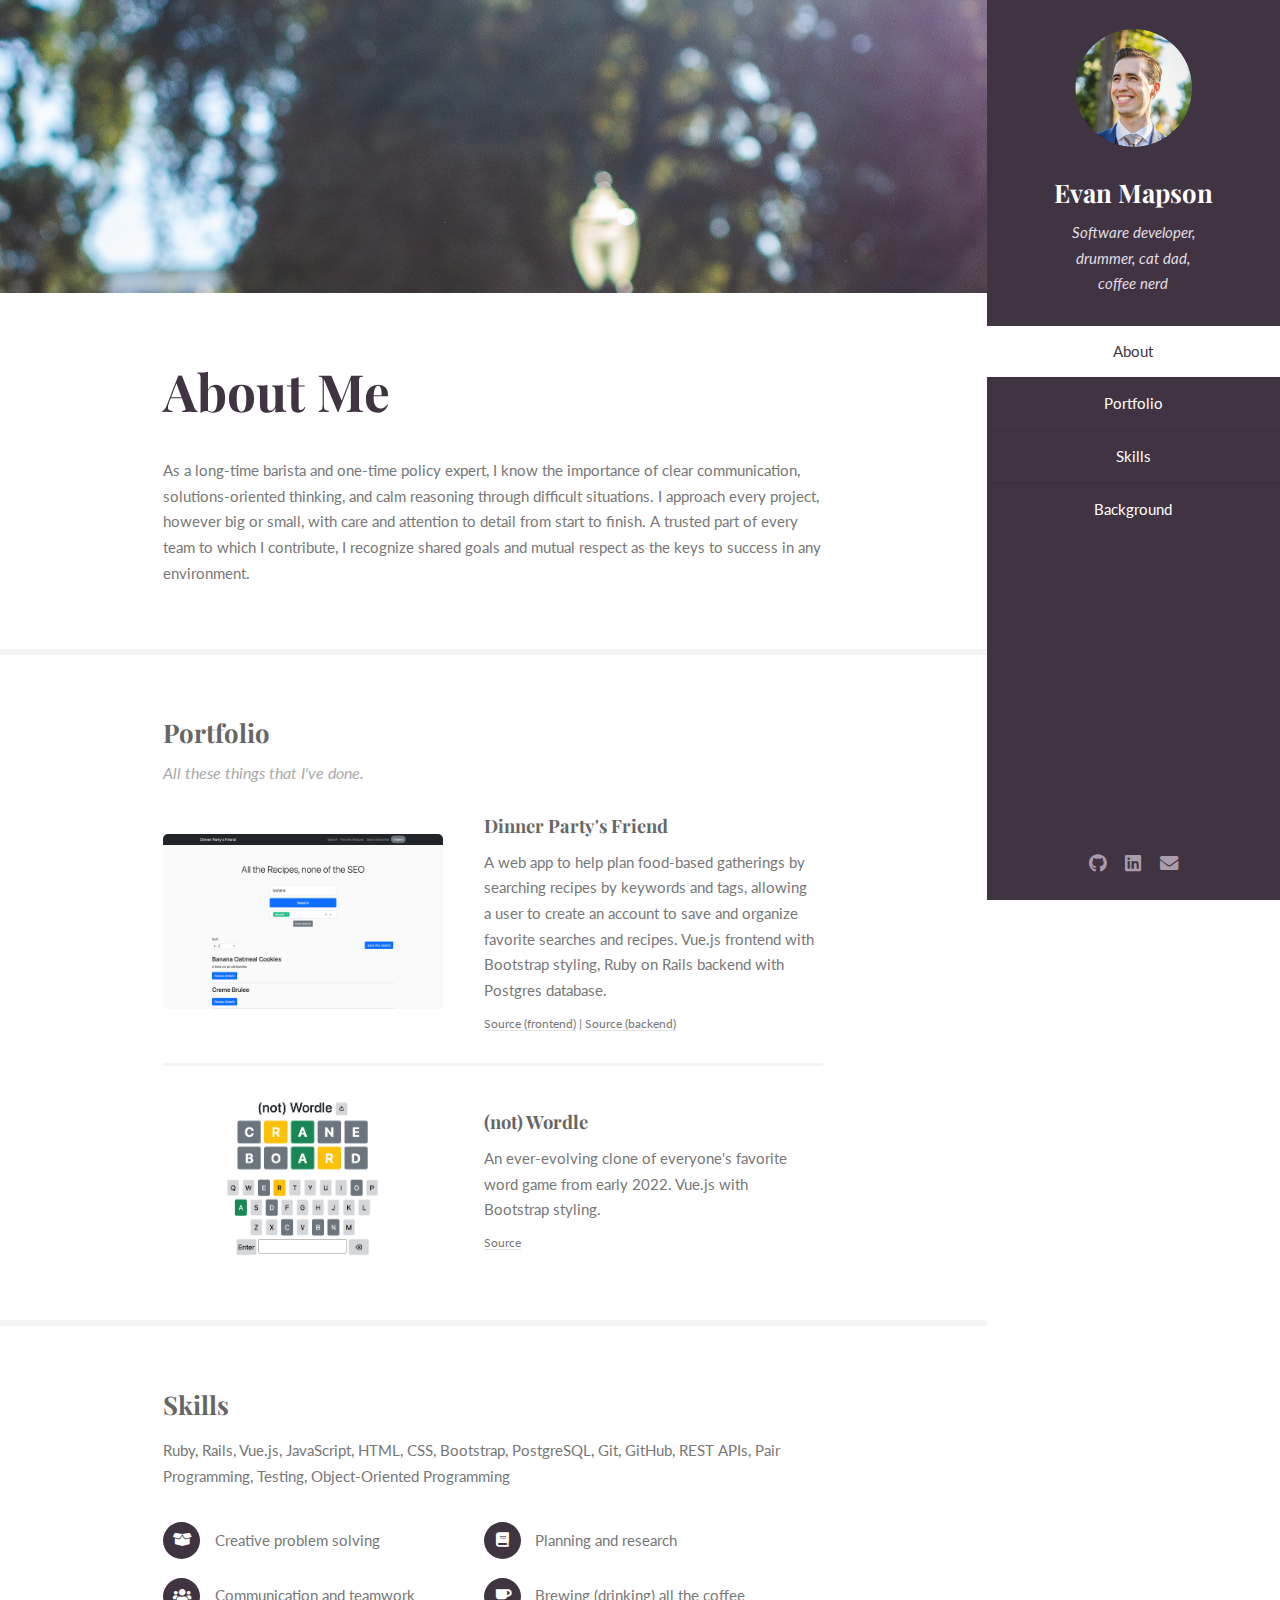
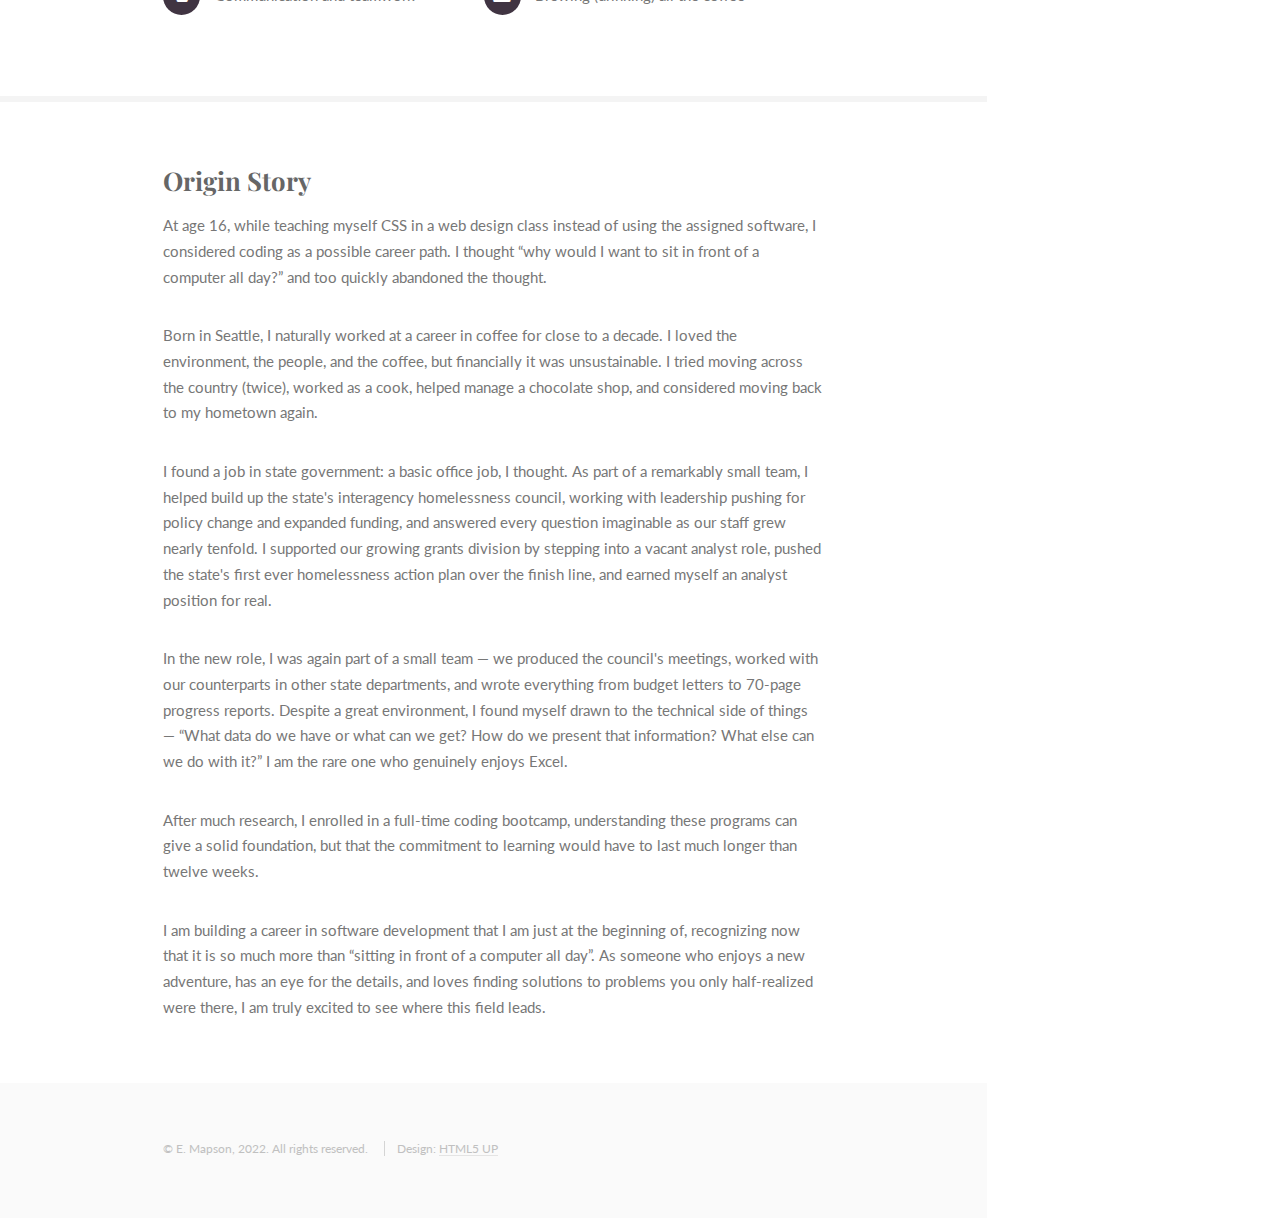
==== commit 4d90d6ba: "swap portfolio/skills sections, update soft skills, remove hackerrank" ====
--- a/index.html
+++ b/index.html
@@ -28,24 +28,22 @@
 		<nav id="nav">
 			<ul>
 				<li><a href="#about" class="active">About</a></li>
+				<li><a href="#portfolio">Portfolio</a></li>
 				<li><a href="#skills">Skills</a></li>
-				<li><a href="#portfolio">Portfolio</a></li>
 				<li><a href="#background">Background</a></li>
 				<!-- <li><a href="#">Contact</a></li> -->
 			</ul>
 		</nav>
 		<footer>
 			<ul class="icons">
-				<!-- <li><a href="#" class="icon brands fa-twitter"><span class="label">Twitter</span></a></li> -->
-				<!-- <li><a href="#" class="icon brands fa-facebook-f"><span class="label">Facebook</span></a></li> -->
 				<li><a href="https://github.com/nospame/" class="icon brands fa-github" target="_blank"><span
 							class="label">Github</span></a>
 				</li>
 				<li><a href="https://www.linkedin.com/in/evan-mapson/" class="icon brands fa-linkedin" target="_blank"><span
 							class="label">LinkedIn</span></a></li>
-				<li><a href="https://www.hackerrank.com/mapson_evan" class="icon brands fa-hackerrank" target="_blank"><span
+				<!-- <li><a href="https://www.hackerrank.com/mapson_evan" class="icon brands fa-hackerrank" target="_blank"><span
 							class="label">HackerRank</span></a>
-				</li>
+				</li> -->
 
 				<li><a href="mailto:mapson.evan@gmail.com?subject=Contact via Nospame Website"
 						class="icon solid fa-envelope"><span class="label">Email</span></a>
@@ -80,33 +78,16 @@
 			</section>
 
 			<!-- Two -->
-			<section id="skills">
-				<div class="container">
-					<h3>Skills</h3>
-					<p>
-						Ruby, Rails, Vue.js, JavaScript, HTML, CSS, Bootstrap, PostgreSQL, Git, GitHub, REST APIs, Pair Programming,
-						Testing, Object-Oriented Programming
-					</p>
-					<ul class="feature-icons">
-						<li class="icon solid fa-road">Problem solving</li>
-						<li class="icon solid fa-book">Researching solutions</li>
-						<li class="icon solid fa-users">Communication and leadership</li>
-						<li class="icon solid fa-coffee">Brewing (drinking) all the coffee</li>
-					</ul>
-				</div>
-			</section>
-
-			<!-- Three -->
 			<section id="portfolio">
 				<div class="container">
 					<header class="major">
 						<h3>Portfolio</h3>
-						<p>All these things that I've done</p>
+						<p><i>All these things that I've done.</i></p>
 					</header>
 					<div class="features">
 						<article>
 							<a href="https://nospame-capstone-frontend.netlify.app/" class="image" target="_blank"><img
-									src="images/dinner-party-screenshot.png" alt="" /></a>
+									src="images/dinner-party-screenshot.png" alt="Dinner Party's Friend app screenshot" /></a>
 							<div class="inner">
 								<h4>Dinner Party's Friend</h4>
 								<p>A web app to help plan food-based gatherings by searching recipes by keywords and tags, allowing a
@@ -114,19 +95,20 @@
 									with Bootstrap styling, Ruby on Rails backend with Postgres database.
 									<br />
 									<sub>
+										<a href="https://github.com/nospame/capstone-dinner-friend-frontend" target="_blank">Source
+											(frontend)</a> |
 										<a href="https://github.com/nospame/capstone-dinner-friend-api" target="_blank">Source
-											(frontend)</a> |
-										<a href="https://github.com/nospame/capstone-dinner-friend-frontend" target="_blank">Source
 											(backend)</a></sub>
 								</p>
 							</div>
 						</article>
 						<article>
 							<a href="https://nospame-not-wordle.netlify.app/" class="image" target="_blank"><img
-									src="images/not-wordle-screenshot.png" alt="" /></a>
+									src="images/not-wordle-screenshot.png" alt="(not) Wordle app screenshot" /></a>
 							<div class="inner">
 								<h4>(not) Wordle</h4>
-								<p>An ever-evolving clone of everyone's favorite word game from early 2022.
+								<p>An ever-evolving clone of everyone's favorite word game from early 2022. Vue.js with Bootstrap
+									styling.
 									<br />
 									<sub>
 										<a href="https://github.com/nospame/wordle-clone" target="_blank">Source</a>
@@ -134,15 +116,24 @@
 								</p>
 							</div>
 						</article>
-						<!-- <article>
-							<a href="#" class="image"><img src="images/pic03.jpg" alt="" /></a>
-							<div class="inner">
-								<h4>Snapped dark matter in the wild</h4>
-								<p>Integer eu ante ornare amet commetus vestibulum blandit integer in curae ac faucibus integer
-									adipiscing ornare amet.</p>
-							</div>
-						</article> -->
 					</div>
+				</div>
+			</section>
+
+			<!-- Three -->
+			<section id="skills">
+				<div class="container">
+					<h3>Skills</h3>
+					<p>
+						Ruby, Rails, Vue.js, JavaScript, HTML, CSS, Bootstrap, PostgreSQL, Git, GitHub, REST APIs, Pair Programming,
+						Testing, Object-Oriented Programming
+					</p>
+					<ul class="feature-icons">
+						<li class="icon solid fa-box-open">Creative problem solving</li>
+						<li class="icon solid fa-book">Planning and research</li>
+						<li class="icon solid fa-users">Communication and teamwork</li>
+						<li class="icon solid fa-coffee">Brewing (drinking) all the coffee</li>
+					</ul>
 				</div>
 			</section>
 
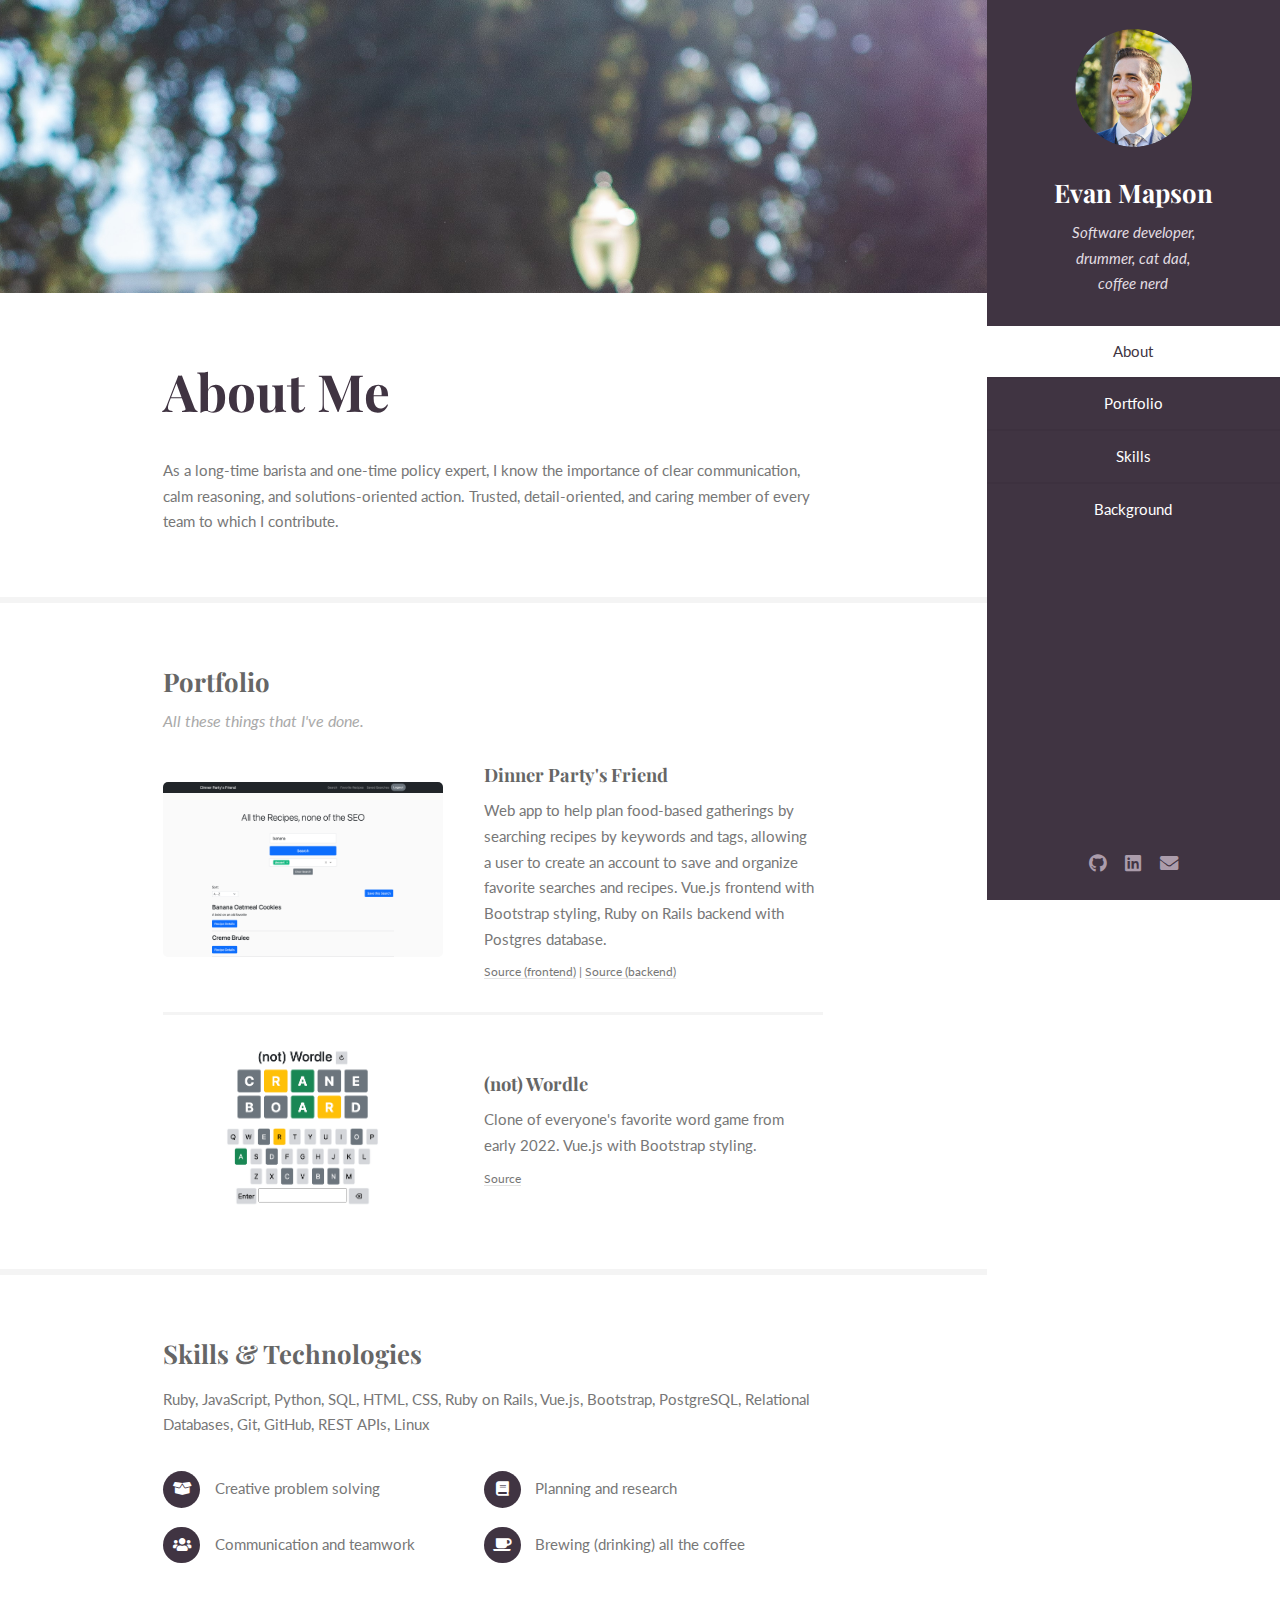
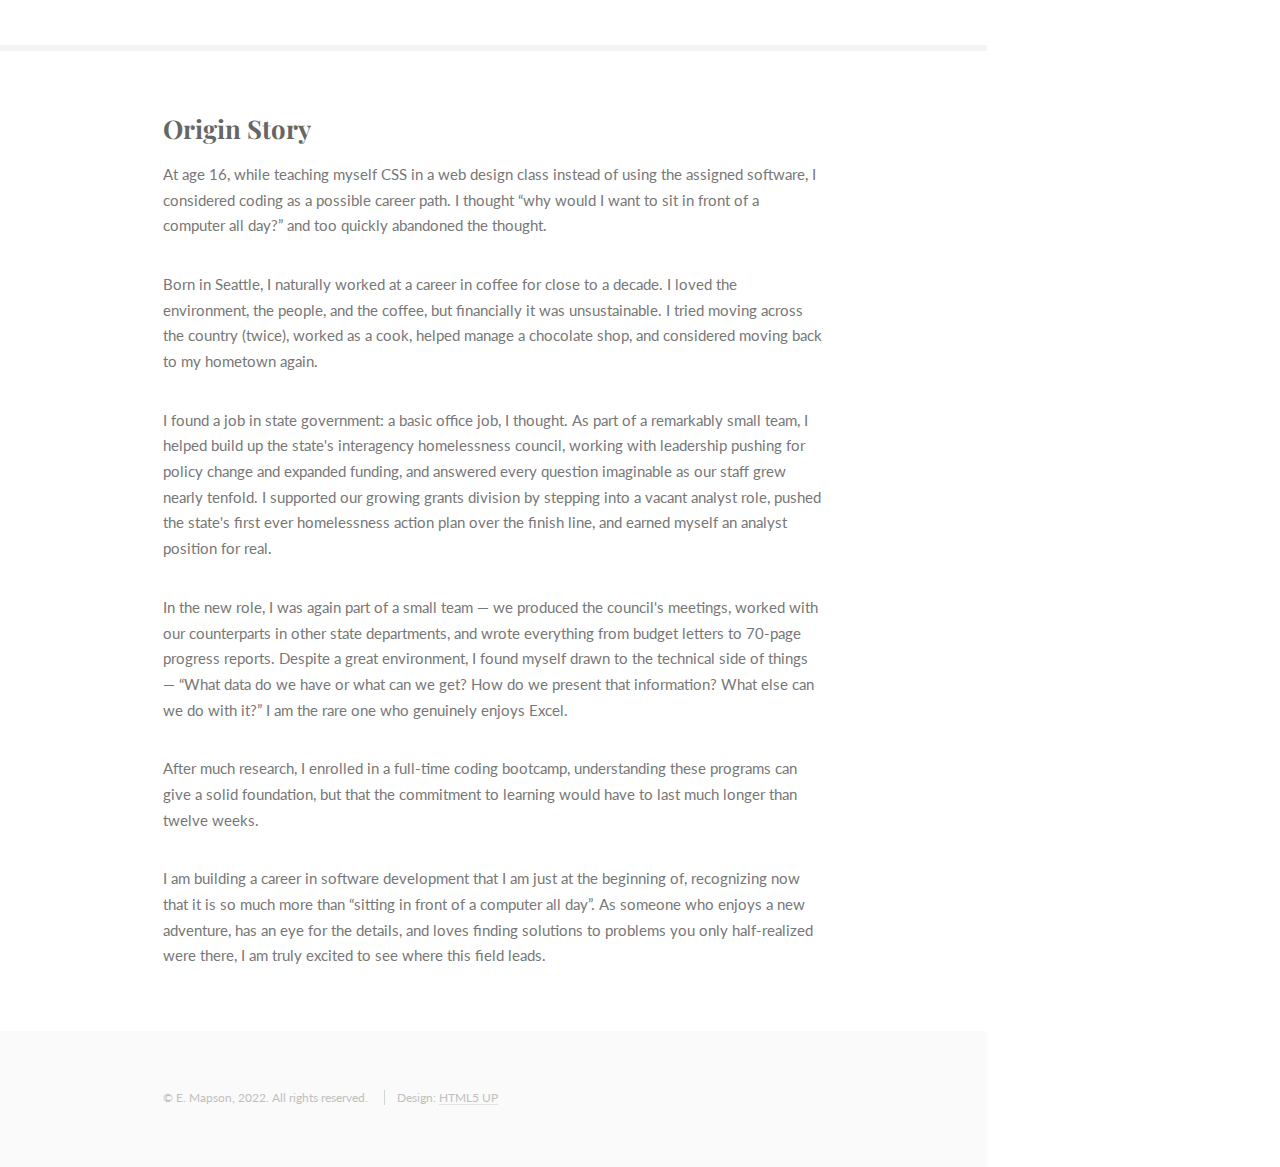
==== commit e34b45e7: "update summary text and skills, move unused code to elements page" ====
--- a/index.html
+++ b/index.html
@@ -41,10 +41,6 @@
 				</li>
 				<li><a href="https://www.linkedin.com/in/evan-mapson/" class="icon brands fa-linkedin" target="_blank"><span
 							class="label">LinkedIn</span></a></li>
-				<!-- <li><a href="https://www.hackerrank.com/mapson_evan" class="icon brands fa-hackerrank" target="_blank"><span
-							class="label">HackerRank</span></a>
-				</li> -->
-
 				<li><a href="mailto:mapson.evan@gmail.com?subject=Contact via Nospame Website"
 						class="icon solid fa-envelope"><span class="label">Email</span></a>
 				</li>
@@ -68,11 +64,7 @@
 						<h2>About Me</h2>
 					</header>
 					<p>
-						As a long-time barista and one-time policy expert, I know the importance of clear communication,
-						solutions-oriented thinking, and calm reasoning through difficult situations. I approach every project,
-						however big or small, with care and attention to detail from start to finish. A trusted part of every team
-						to which I contribute, I recognize shared goals and mutual respect as the keys to success in any
-						environment.
+						As a long-time barista and one-time policy expert, I know the importance of clear communication, calm reasoning, and solutions-oriented action. Trusted, detail-oriented, and caring member of every team to which I contribute.
 					</p>
 				</div>
 			</section>
@@ -90,7 +82,7 @@
 									src="images/dinner-party-screenshot.png" alt="Dinner Party's Friend app screenshot" /></a>
 							<div class="inner">
 								<h4>Dinner Party's Friend</h4>
-								<p>A web app to help plan food-based gatherings by searching recipes by keywords and tags, allowing a
+								<p>Web app to help plan food-based gatherings by searching recipes by keywords and tags, allowing a
 									user to create an account to save and organize favorite searches and recipes. Vue.js frontend
 									with Bootstrap styling, Ruby on Rails backend with Postgres database.
 									<br />
@@ -107,7 +99,7 @@
 									src="images/not-wordle-screenshot.png" alt="(not) Wordle app screenshot" /></a>
 							<div class="inner">
 								<h4>(not) Wordle</h4>
-								<p>An ever-evolving clone of everyone's favorite word game from early 2022. Vue.js with Bootstrap
+								<p>Clone of everyone's favorite word game from early 2022. Vue.js with Bootstrap
 									styling.
 									<br />
 									<sub>
@@ -123,10 +115,9 @@
 			<!-- Three -->
 			<section id="skills">
 				<div class="container">
-					<h3>Skills</h3>
-					<p>
-						Ruby, Rails, Vue.js, JavaScript, HTML, CSS, Bootstrap, PostgreSQL, Git, GitHub, REST APIs, Pair Programming,
-						Testing, Object-Oriented Programming
+					<h3>Skills & Technologies</h3>
+					<p>
+						Ruby, JavaScript, Python, SQL, HTML, CSS, Ruby on Rails, Vue.js, Bootstrap, PostgreSQL, Relational Databases, Git, GitHub, REST APIs, Linux
 					</p>
 					<ul class="feature-icons">
 						<li class="icon solid fa-box-open">Creative problem solving</li>
@@ -185,389 +176,7 @@
 				</div>
 			</section>
 
-			<!-- Contact -->
-			<!-- <section id="contact">
-					<div class="container">
-						<h3>Contact Me</h3>
-						<p>When I learn more about how post actions work, maybe I will get this form fully functioning. For now, I am
-							going to hide it.</p>
-						<form method="post" action="#">
-							<div class="row gtr-uniform">
-								<div class="col-6 col-12-xsmall"><input type="text" name="name" id="name" placeholder="Name" /></div>
-								<div class="col-6 col-12-xsmall"><input type="email" name="email" id="email" placeholder="Email" /></div>
-								<div class="col-12"><input type="text" name="subject" id="subject" placeholder="Subject" /></div>
-								<div class="col-12"><textarea name="message" id="message" placeholder="Message" rows="4"></textarea></div>
-								<div class="col-12">
-									<ul class="actions">
-										<li><input type="submit" class="primary" value="Send Message" /></li>
-										<li><input type="reset" value="Reset Form" /></li>
-									</ul>
-								</div>
-							</div>
-						</form>
-					</div>
-				</section> -->
-
-
-			<!-- Five -->
-
-			<!-- <section id="five">
-				<div class="container">
-					<h3>Elements</h3>
-
-					<section>
-						<h4>Text</h4>
-						<p>This is <b>bold</b> and this is <strong>strong</strong>. This is <i>italic</i> and this is
-							<em>emphasized</em>.
-							This is <sup>superscript</sup> text and this is <sub>subscript</sub> text.
-							This is <u>underlined</u> and this is code: <code>for (;;) { ... }</code>. Finally, <a href="#">this is a
-								link</a>.
-						</p>
-						<hr />
-						<header>
-							<h4>Heading with a Subtitle</h4>
-							<p>Lorem ipsum dolor sit amet nullam id egestas urna aliquam</p>
-						</header>
-						<p>
-
-						</p>.</p>
-						<header>
-							<h5>Heading with a Subtitle</h5>
-							<p>Lorem ipsum dolor sit amet nullam id egestas urna aliquam</p>
-						</header>
-						<p>Nunc lacinia ante nunc ac lobortis. Interdum adipiscing gravida odio porttitor sem non mi integer non
-							faucibus ornare mi ut ante amet placerat aliquet. Volutpat eu sed ante lacinia sapien lorem accumsan
-							varius montes viverra nibh in adipiscing blandit tempus accumsan.</p>
-						<hr />
-						<h2>Heading Level 2</h2>
-						<h3>Heading Level 3</h3>
-						<h4>Heading Level 4</h4>
-						<h5>Heading Level 5</h5>
-						<h6>Heading Level 6</h6>
-						<hr />
-						<h5>Blockquote</h5>
-						<blockquote>Fringilla nisl. Donec accumsan interdum nisi, quis tincidunt felis sagittis eget tempus euismod.
-							Vestibulum ante ipsum primis in faucibus vestibulum. Blandit adipiscing eu felis iaculis volutpat ac
-							adipiscing accumsan faucibus. Vestibulum ante ipsum primis in faucibus lorem ipsum dolor sit amet nullam
-							adipiscing eu felis.</blockquote>
-						<h5>Preformatted</h5>
-						<pre><code>i = 0;
-
-while (!deck.isInOrder()) {
-    print 'Iteration ' + i;
-    deck.shuffle();
-    i++;
-}
-
-print 'It took ' + i + ' iterations to sort the deck.';</code></pre>
-					</section>
-
-					<section>
-						<h4>Lists</h4>
-						<div class="row">
-							<div class="col-6 col-12-xsmall">
-								<h5>Unordered</h5>
-								<ul>
-									<li>Dolor pulvinar etiam magna etiam.</li>
-									<li>Sagittis adipiscing lorem eleifend.</li>
-									<li>Felis enim feugiat dolore viverra.</li>
-								</ul>
-								<h5>Alternate</h5>
-								<ul class="alt">
-									<li>Dolor pulvinar etiam magna etiam.</li>
-									<li>Sagittis adipiscing lorem eleifend.</li>
-									<li>Felis enim feugiat dolore viverra.</li>
-								</ul>
-							</div>
-							<div class="col-6 col-12-xsmall">
-								<h5>Ordered</h5>
-								<ol>
-									<li>Dolor pulvinar etiam magna etiam.</li>
-									<li>Etiam vel felis at lorem sed viverra.</li>
-									<li>Felis enim feugiat dolore viverra.</li>
-									<li>Dolor pulvinar etiam magna etiam.</li>
-									<li>Etiam vel felis at lorem sed viverra.</li>
-									<li>Felis enim feugiat dolore viverra.</li>
-								</ol>
-								<h5>Icons</h5>
-								<ul class="icons">
-									<li><a href="#" class="icon brands fa-twitter"><span class="label">Twitter</span></a></li>
-									<li><a href="#" class="icon brands fa-facebook-f"><span class="label">Facebook</span></a></li>
-									<li><a href="#" class="icon brands fa-instagram"><span class="label">Instagram</span></a></li>
-									<li><a href="#" class="icon brands fa-github"><span class="label">Github</span></a></li>
-									<li><a href="#" class="icon brands fa-dribbble"><span class="label">Dribbble</span></a></li>
-									<li><a href="#" class="icon brands fa-tumblr"><span class="label">Tumblr</span></a></li>
-								</ul>
-							</div>
-						</div>
-						<h5>Actions</h5>
-						<ul class="actions">
-							<li><a href="#" class="button primary">Default</a></li>
-							<li><a href="#" class="button">Default</a></li>
-							<li><a href="#" class="button alt">Default</a></li>
-						</ul>
-						<ul class="actions small">
-							<li><a href="#" class="button primary small">Small</a></li>
-							<li><a href="#" class="button small">Small</a></li>
-							<li><a href="#" class="button alt small">Small</a></li>
-						</ul>
-						<div class="row">
-							<div class="col-3 col-6-medium col-12-xsmall">
-								<ul class="actions stacked">
-									<li><a href="#" class="button primary">Default</a></li>
-									<li><a href="#" class="button">Default</a></li>
-									<li><a href="#" class="button alt">Default</a></li>
-								</ul>
-							</div>
-							<div class="col-3 col-6 col-12-xsmall">
-								<ul class="actions stacked">
-									<li><a href="#" class="button primary small">Small</a></li>
-									<li><a href="#" class="button small">Small</a></li>
-									<li><a href="#" class="button alt small">Small</a></li>
-								</ul>
-							</div>
-							<div class="col-3 col-6-medium col-12-xsmall">
-								<ul class="actions stacked">
-									<li><a href="#" class="button primary fit">Default</a></li>
-									<li><a href="#" class="button fit">Default</a></li>
-									<li><a href="#" class="button alt fit">Default</a></li>
-								</ul>
-							</div>
-							<div class="col-3 col-6-medium col-12-xsmall">
-								<ul class="actions stacked">
-									<li><a href="#" class="button primary small fit">Small</a></li>
-									<li><a href="#" class="button small fit">Small</a></li>
-									<li><a href="#" class="button alt small fit">Small</a></li>
-								</ul>
-							</div>
-						</div>
-					</section>
-
-					<section>
-						<h4>Table</h4>
-						<h5>Default</h5>
-						<div class="table-wrapper">
-							<table>
-								<thead>
-									<tr>
-										<th>Name</th>
-										<th>Description</th>
-										<th>Price</th>
-									</tr>
-								</thead>
-								<tbody>
-									<tr>
-										<td>Item One</td>
-										<td>Ante turpis integer aliquet porttitor.</td>
-										<td>29.99</td>
-									</tr>
-									<tr>
-										<td>Item Two</td>
-										<td>Vis ac commodo adipiscing arcu aliquet.</td>
-										<td>19.99</td>
-									</tr>
-									<tr>
-										<td>Item Three</td>
-										<td> Morbi faucibus arcu accumsan lorem.</td>
-										<td>29.99</td>
-									</tr>
-									<tr>
-										<td>Item Four</td>
-										<td>Vitae integer tempus condimentum.</td>
-										<td>19.99</td>
-									</tr>
-									<tr>
-										<td>Item Five</td>
-										<td>Ante turpis integer aliquet porttitor.</td>
-										<td>29.99</td>
-									</tr>
-								</tbody>
-								<tfoot>
-									<tr>
-										<td colspan="2"></td>
-										<td>100.00</td>
-									</tr>
-								</tfoot>
-							</table>
-						</div>
-
-						<h5>Alternate</h5>
-						<div class="table-wrapper">
-							<table class="alt">
-								<thead>
-									<tr>
-										<th>Name</th>
-										<th>Description</th>
-										<th>Price</th>
-									</tr>
-								</thead>
-								<tbody>
-									<tr>
-										<td>Item One</td>
-										<td>Ante turpis integer aliquet porttitor.</td>
-										<td>29.99</td>
-									</tr>
-									<tr>
-										<td>Item Two</td>
-										<td>Vis ac commodo adipiscing arcu aliquet.</td>
-										<td>19.99</td>
-									</tr>
-									<tr>
-										<td>Item Three</td>
-										<td> Morbi faucibus arcu accumsan lorem.</td>
-										<td>29.99</td>
-									</tr>
-									<tr>
-										<td>Item Four</td>
-										<td>Vitae integer tempus condimentum.</td>
-										<td>19.99</td>
-									</tr>
-									<tr>
-										<td>Item Five</td>
-										<td>Ante turpis integer aliquet porttitor.</td>
-										<td>29.99</td>
-									</tr>
-								</tbody>
-								<tfoot>
-									<tr>
-										<td colspan="2"></td>
-										<td>100.00</td>
-									</tr>
-								</tfoot>
-							</table>
-						</div>
-					</section>
-
-					<section>
-						<h4>Buttons</h4>
-						<ul class="actions">
-							<li><a href="#" class="button primary">Primary</a></li>
-							<li><a href="#" class="button">Default</a></li>
-							<li><a href="#" class="button alt">Alternate</a></li>
-						</ul>
-						<ul class="actions">
-							<li><a href="#" class="button primary large">Large</a></li>
-							<li><a href="#" class="button">Default</a></li>
-							<li><a href="#" class="button alt small">Small</a></li>
-						</ul>
-						<ul class="actions fit">
-							<li><a href="#" class="button primary fit">Fit</a></li>
-							<li><a href="#" class="button fit">Fit</a></li>
-							<li><a href="#" class="button alt fit">Fit</a></li>
-						</ul>
-						<ul class="actions fit small">
-							<li><a href="#" class="button primary fit small">Fit + Small</a></li>
-							<li><a href="#" class="button fit small">Fit + Small</a></li>
-							<li><a href="#" class="button alt fit small">Fit + Small</a></li>
-						</ul>
-						<ul class="actions">
-							<li><a href="#" class="button primary icon solid fa-download">Icon</a></li>
-							<li><a href="#" class="button icon solid fa-download">Icon</a></li>
-							<li><a href="#" class="button alt icon solid fa-check">Icon</a></li>
-						</ul>
-						<ul class="actions">
-							<li><span class="button primary disabled">Primary</span></li>
-							<li><span class="button disabled">Default</span></li>
-							<li><span class="button alt disabled">Alternate</span></li>
-						</ul>
-					</section>
-
-					<section>
-						<h4>Form</h4>
-						<form method="post" action="#">
-							<div class="row gtr-uniform">
-								<div class="col-6 col-12-xsmall">
-									<input type="text" name="demo-name" id="demo-name" value="" placeholder="Name" />
-								</div>
-								<div class="col-6 col-12-xsmall">
-									<input type="email" name="demo-email" id="demo-email" value="" placeholder="Email" />
-								</div>
-								<div class="col-12">
-									<select name="demo-category" id="demo-category">
-										<option value="">- Category -</option>
-										<option value="1">Manufacturing</option>
-										<option value="1">Shipping</option>
-										<option value="1">Administration</option>
-										<option value="1">Human Resources</option>
-									</select>
-								</div>
-								<div class="col-4 col-12-medium">
-									<input type="radio" id="demo-priority-low" name="demo-priority" checked>
-									<label for="demo-priority-low">Low Priority</label>
-								</div>
-								<div class="col-4 col-12-medium">
-									<input type="radio" id="demo-priority-normal" name="demo-priority">
-									<label for="demo-priority-normal">Normal Priority</label>
-								</div>
-								<div class="col-4 col-12-medium">
-									<input type="radio" id="demo-priority-high" name="demo-priority">
-									<label for="demo-priority-high">High Priority</label>
-								</div>
-								<div class="col-6 col-12-medium">
-									<input type="checkbox" id="demo-copy" name="demo-copy">
-									<label for="demo-copy">Email me a copy of this message</label>
-								</div>
-								<div class="col-6 col-12-medium">
-									<input type="checkbox" id="demo-human" name="demo-human" checked>
-									<label for="demo-human">I am a human and not a robot</label>
-								</div>
-								<div class="col-12">
-									<textarea name="demo-message" id="demo-message" placeholder="Enter your message" rows="6"></textarea>
-								</div>
-								<div class="col-12">
-									<ul class="actions">
-										<li><input type="submit" value="Send Message" /></li>
-										<li><input type="reset" value="Reset" class="alt" /></li>
-									</ul>
-								</div>
-							</div>
-						</form>
-					</section>
-
-					<section>
-						<h4>Image</h4>
-						<h5>Fit</h5>
-						<span class="image fit"><img src="images/banner.jpg" alt="" /></span>
-						<div class="box alt">
-							<div class="row gtr-50 gtr-uniform">
-								<div class="col-4"><span class="image fit"><img src="images/pic01.jpg" alt="" /></span></div>
-								<div class="col-4"><span class="image fit"><img src="images/pic02.jpg" alt="" /></span></div>
-								<div class="col-4"><span class="image fit"><img src="images/pic03.jpg" alt="" /></span></div>
-								<div class="col-4"><span class="image fit"><img src="images/pic02.jpg" alt="" /></span></div>
-								<div class="col-4"><span class="image fit"><img src="images/pic03.jpg" alt="" /></span></div>
-								<div class="col-4"><span class="image fit"><img src="images/pic01.jpg" alt="" /></span></div>
-								<div class="col-4"><span class="image fit"><img src="images/pic03.jpg" alt="" /></span></div>
-								<div class="col-4"><span class="image fit"><img src="images/pic01.jpg" alt="" /></span></div>
-								<div class="col-4"><span class="image fit"><img src="images/pic02.jpg" alt="" /></span></div>
-							</div>
-						</div>
-						<h5>Left &amp; Right</h5>
-						<p><span class="image left"><img src="images/avatar.jpg" alt="" /></span>Fringilla nisl. Donec accumsan
-							interdum nisi, quis tincidunt felis sagittis eget. tempus euismod. Vestibulum ante ipsum primis in
-							faucibus vestibulum. Blandit adipiscing eu felis iaculis volutpat ac adipiscing accumsan eu faucibus.
-							Integer ac pellentesque praesent tincidunt felis sagittis eget. tempus euismod. Vestibulum ante ipsum
-							primis in faucibus vestibulum. Blandit adipiscing eu felis iaculis volutpat ac adipiscing accumsan eu
-							faucibus. Integer ac pellentesque praesent. Donec accumsan interdum nisi, quis tincidunt felis sagittis
-							eget. tempus euismod. Vestibulum ante ipsum primis in faucibus vestibulum. Blandit adipiscing eu felis
-							iaculis volutpat ac adipiscing accumsan eu faucibus. Integer ac pellentesque praesent tincidunt felis
-							sagittis eget. tempus euismod. Vestibulum ante ipsum primis in faucibus vestibulum. Blandit adipiscing eu
-							felis iaculis volutpat ac adipiscing accumsan eu faucibus. Integer ac pellentesque praesent.</p>
-						<p><span class="image right"><img src="images/avatar.jpg" alt="" /></span>Fringilla nisl. Donec accumsan
-							interdum nisi, quis tincidunt felis sagittis eget. tempus euismod. Vestibulum ante ipsum primis in
-							faucibus vestibulum. Blandit adipiscing eu felis iaculis volutpat ac adipiscing accumsan eu faucibus.
-							Integer ac pellentesque praesent tincidunt felis sagittis eget. tempus euismod. Vestibulum ante ipsum
-							primis in faucibus vestibulum. Blandit adipiscing eu felis iaculis volutpat ac adipiscing accumsan eu
-							faucibus. Integer ac pellentesque praesent. Donec accumsan interdum nisi, quis tincidunt felis sagittis
-							eget. tempus euismod. Vestibulum ante ipsum primis in faucibus vestibulum. Blandit adipiscing eu felis
-							iaculis volutpat ac adipiscing accumsan eu faucibus. Integer ac pellentesque praesent tincidunt felis
-							sagittis eget. tempus euismod. Vestibulum ante ipsum primis in faucibus vestibulum. Blandit adipiscing eu
-							felis iaculis volutpat ac adipiscing accumsan eu faucibus. Integer ac pellentesque praesent.</p>
-					</section>
-
-				</div>
-			</section> -->
-
-
+		
 		</div>
 
 		<!-- Footer -->
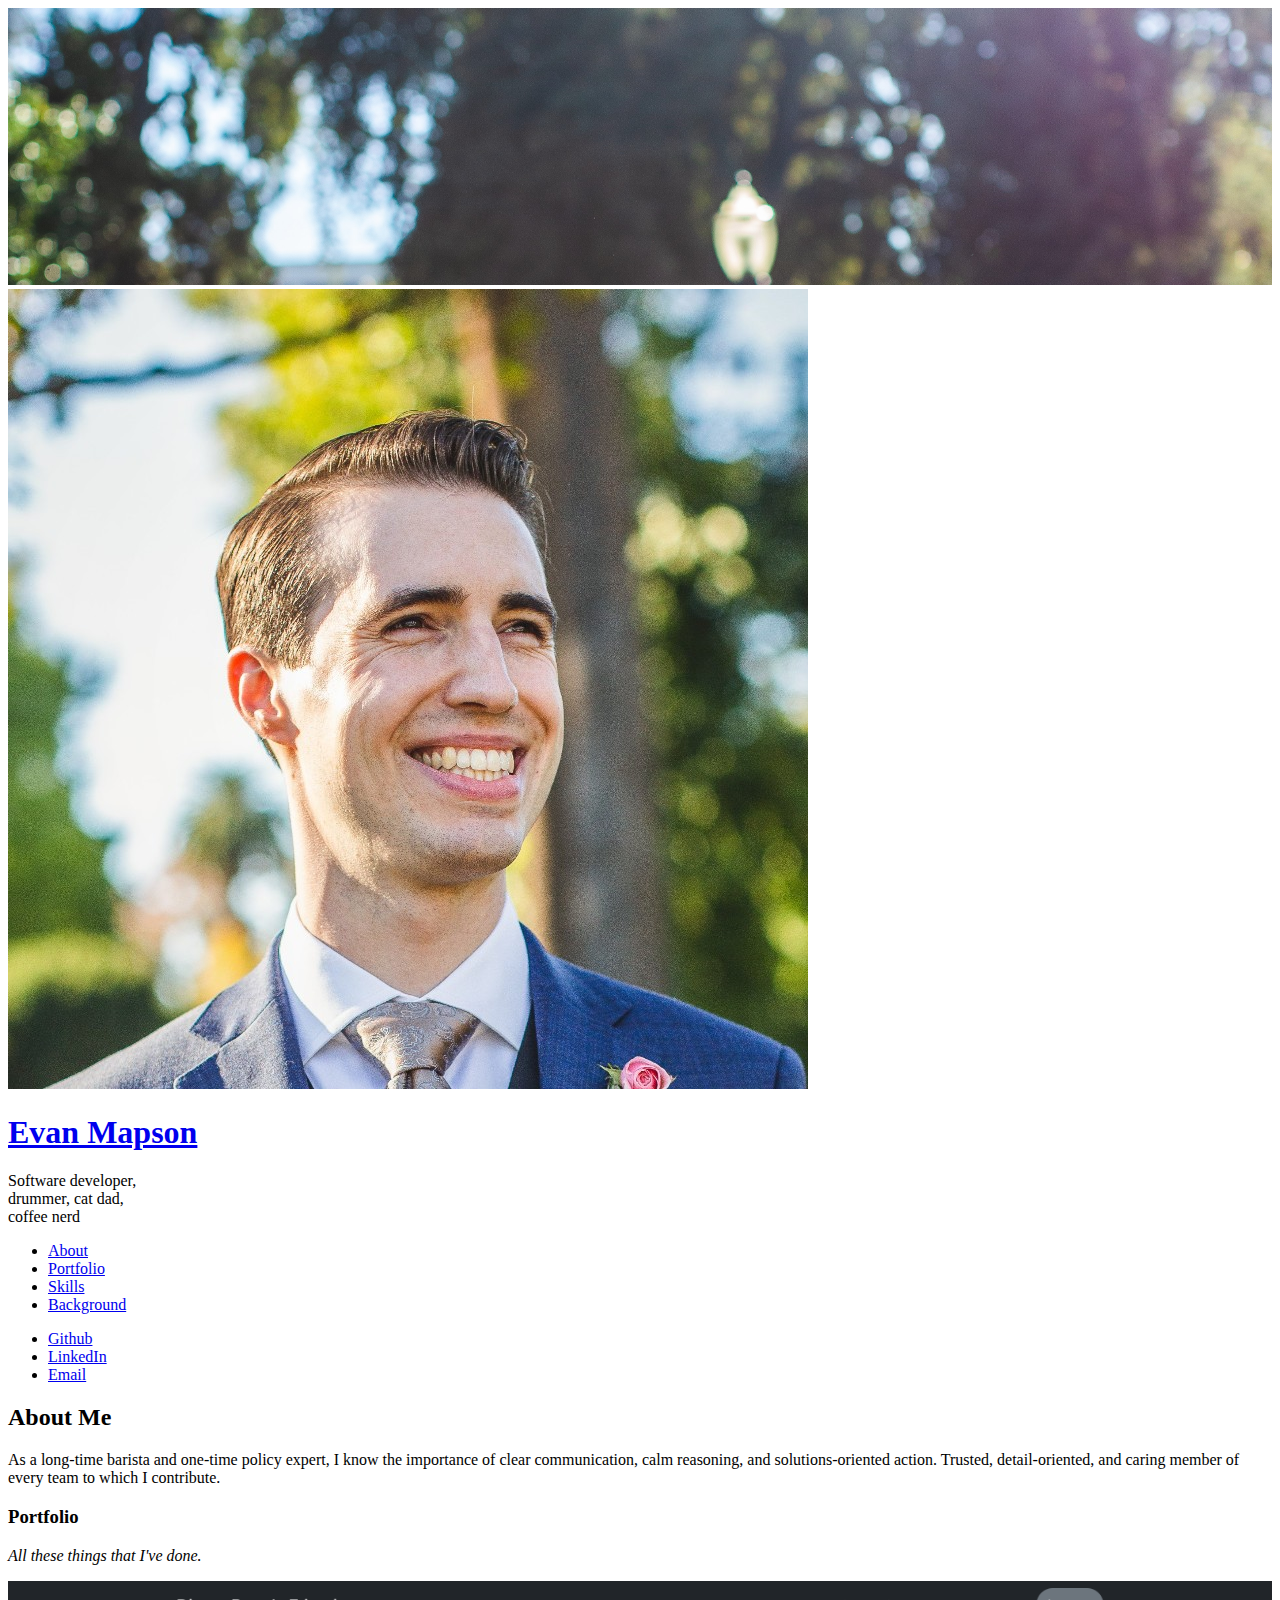
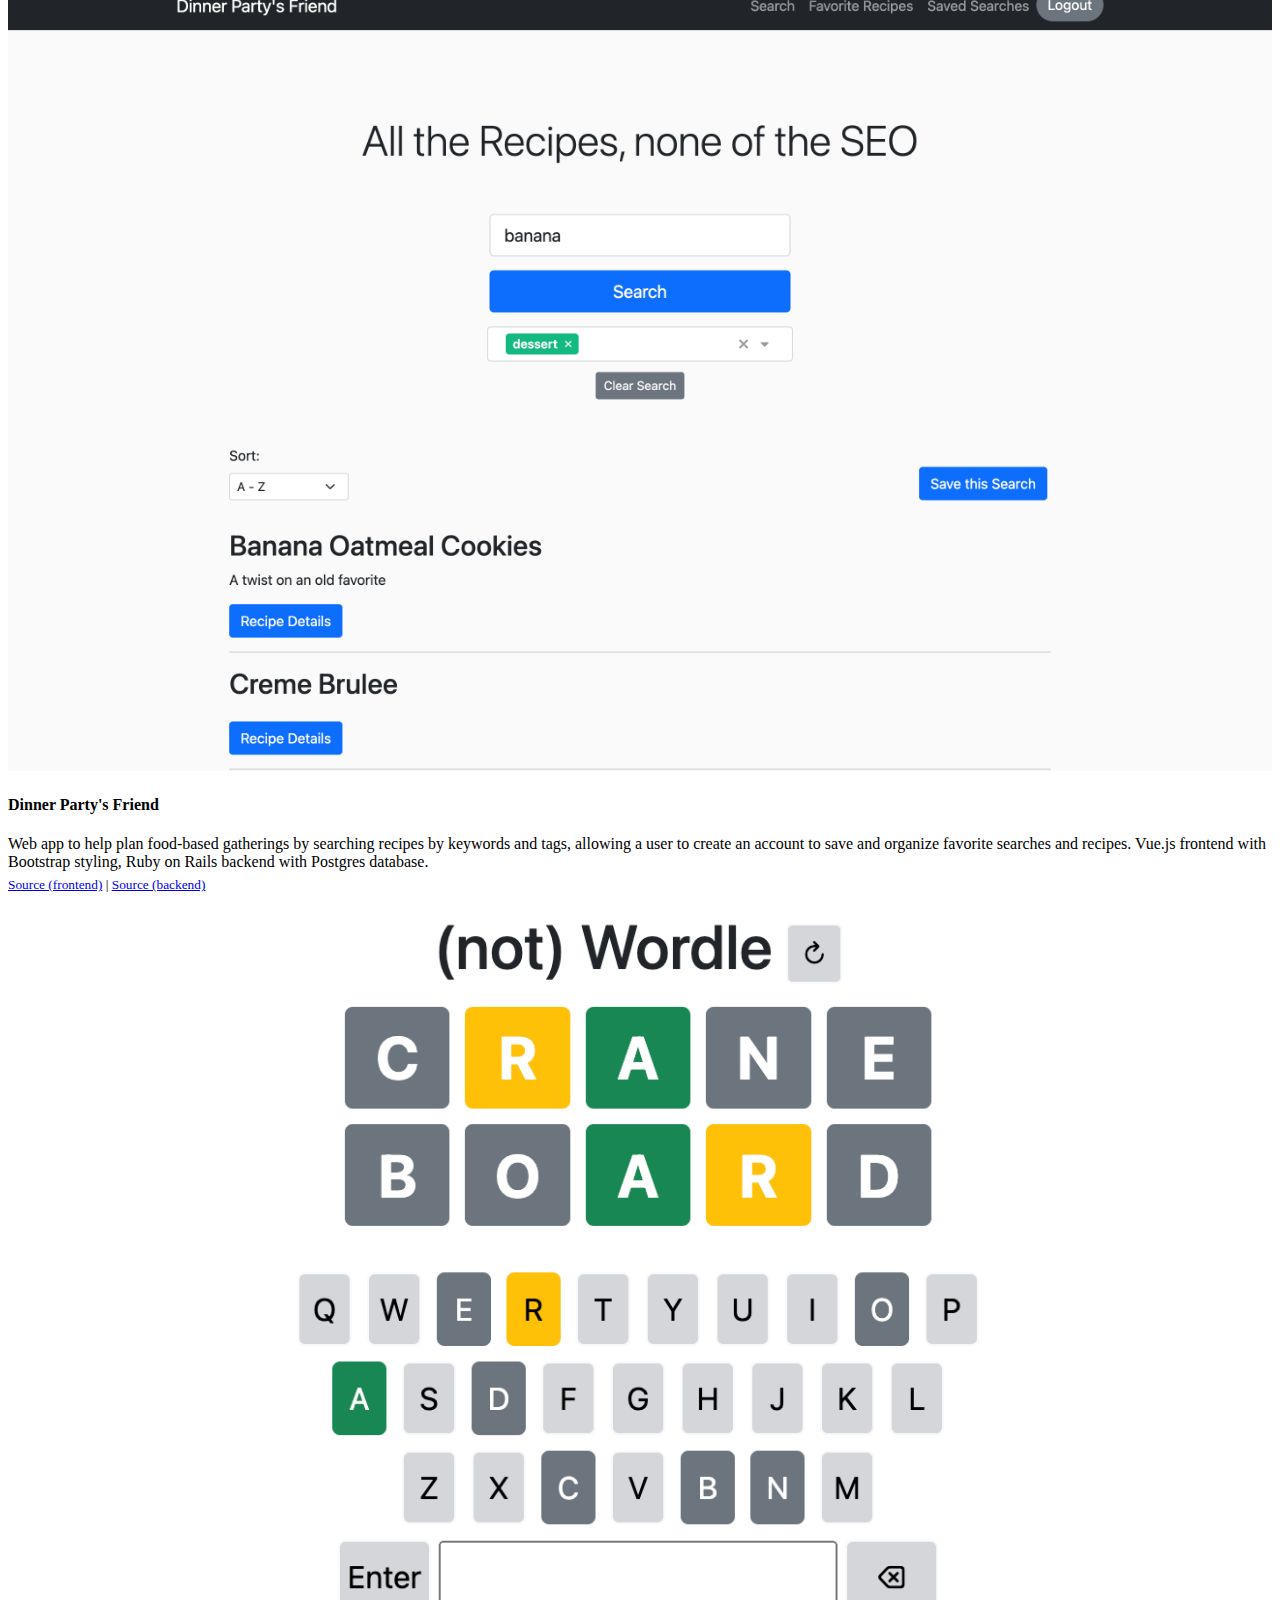
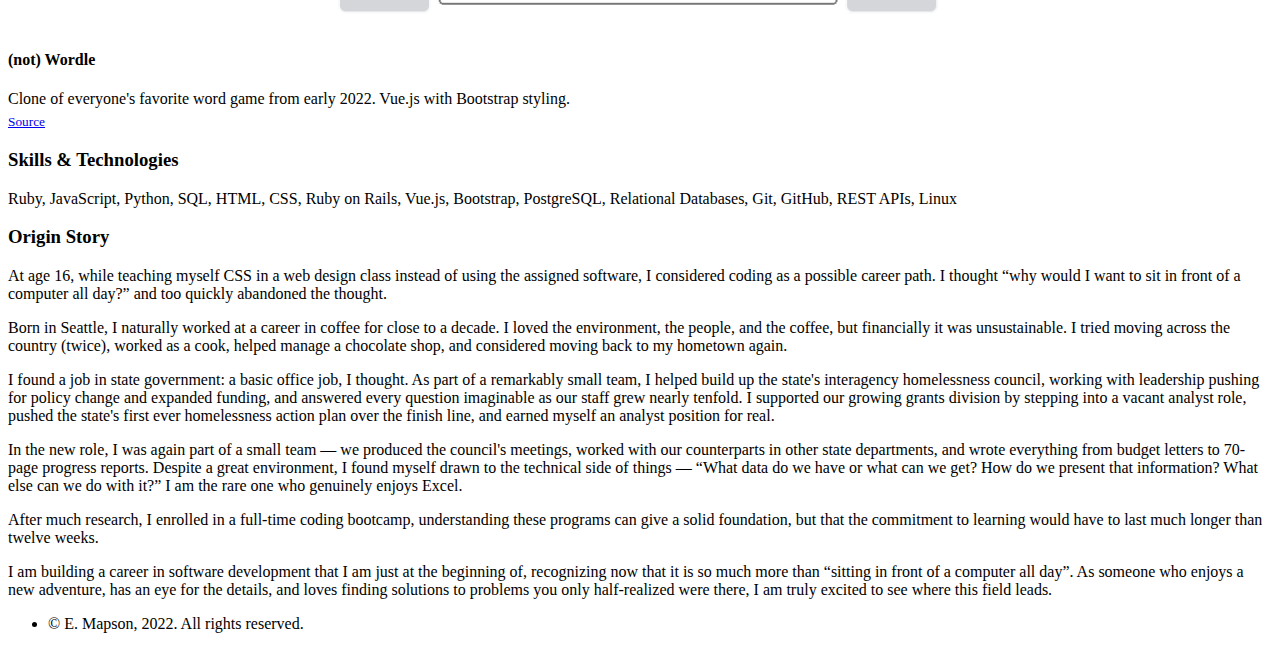
==== commit 33d5ccda: "strip formatting and remove extraneous files/class markers" ====
--- a/index.html
+++ b/index.html
@@ -1,205 +1,174 @@
-<!DOCTYPE HTML>
-<!--
-	Read Only by HTML5 UP
-	html5up.net | @ajlkn
-	Free for personal and commercial use under the CCA 3.0 license (html5up.net/license)
--->
-<html>
-
-<head>
-	<title>Evan Mapson</title>
-	<meta charset="utf-8" />
-	<meta name="viewport" content="width=device-width, initial-scale=1, user-scalable=no" />
-	<link rel="stylesheet" href="assets/css/main.css" />
-</head>
-
-<body class="is-preload">
-
-	<!-- Header -->
-	<section id="header">
-		<header>
-			<span class="image avatar"><img src="images/nospame-avatar.jpeg" alt="avatar"
-					style="transform: scaleX(-1)" /></span>
-			<h1 id="logo"><a href="#">Evan Mapson</a></h1>
-			<p>Software developer,<br>
-				drummer, cat dad,<br>
-				coffee nerd</p>
-		</header>
-		<nav id="nav">
-			<ul>
-				<li><a href="#about" class="active">About</a></li>
-				<li><a href="#portfolio">Portfolio</a></li>
-				<li><a href="#skills">Skills</a></li>
-				<li><a href="#background">Background</a></li>
-				<!-- <li><a href="#">Contact</a></li> -->
-			</ul>
-		</nav>
-		<footer>
-			<ul class="icons">
-				<li><a href="https://github.com/nospame/" class="icon brands fa-github" target="_blank"><span
-							class="label">Github</span></a>
-				</li>
-				<li><a href="https://www.linkedin.com/in/evan-mapson/" class="icon brands fa-linkedin" target="_blank"><span
-							class="label">LinkedIn</span></a></li>
-				<li><a href="mailto:mapson.evan@gmail.com?subject=Contact via Nospame Website"
-						class="icon solid fa-envelope"><span class="label">Email</span></a>
-				</li>
-			</ul>
-		</footer>
-	</section>
-
-	<!-- Wrapper -->
-	<div id="wrapper">
-
-		<!-- Main -->
-		<div id="main">
-
-			<!-- One -->
-			<section id="about">
-				<div class="image main" data-position="center">
-					<img src="images/banner.jpg" alt="" />
-				</div>
-				<div class="container">
-					<header class="major">
-						<h2>About Me</h2>
-					</header>
-					<p>
-						As a long-time barista and one-time policy expert, I know the importance of clear communication, calm reasoning, and solutions-oriented action. Trusted, detail-oriented, and caring member of every team to which I contribute.
-					</p>
-				</div>
-			</section>
-
-			<!-- Two -->
-			<section id="portfolio">
-				<div class="container">
-					<header class="major">
-						<h3>Portfolio</h3>
-						<p><i>All these things that I've done.</i></p>
-					</header>
-					<div class="features">
-						<article>
-							<a href="https://nospame-capstone-frontend.netlify.app/" class="image" target="_blank"><img
-									src="images/dinner-party-screenshot.png" alt="Dinner Party's Friend app screenshot" /></a>
-							<div class="inner">
-								<h4>Dinner Party's Friend</h4>
-								<p>Web app to help plan food-based gatherings by searching recipes by keywords and tags, allowing a
-									user to create an account to save and organize favorite searches and recipes. Vue.js frontend
-									with Bootstrap styling, Ruby on Rails backend with Postgres database.
-									<br />
-									<sub>
-										<a href="https://github.com/nospame/capstone-dinner-friend-frontend" target="_blank">Source
-											(frontend)</a> |
-										<a href="https://github.com/nospame/capstone-dinner-friend-api" target="_blank">Source
-											(backend)</a></sub>
-								</p>
-							</div>
-						</article>
-						<article>
-							<a href="https://nospame-not-wordle.netlify.app/" class="image" target="_blank"><img
-									src="images/not-wordle-screenshot.png" alt="(not) Wordle app screenshot" /></a>
-							<div class="inner">
-								<h4>(not) Wordle</h4>
-								<p>Clone of everyone's favorite word game from early 2022. Vue.js with Bootstrap
-									styling.
-									<br />
-									<sub>
-										<a href="https://github.com/nospame/wordle-clone" target="_blank">Source</a>
-									</sub>
-								</p>
-							</div>
-						</article>
-					</div>
-				</div>
-			</section>
-
-			<!-- Three -->
-			<section id="skills">
-				<div class="container">
-					<h3>Skills & Technologies</h3>
-					<p>
-						Ruby, JavaScript, Python, SQL, HTML, CSS, Ruby on Rails, Vue.js, Bootstrap, PostgreSQL, Relational Databases, Git, GitHub, REST APIs, Linux
-					</p>
-					<ul class="feature-icons">
-						<li class="icon solid fa-box-open">Creative problem solving</li>
-						<li class="icon solid fa-book">Planning and research</li>
-						<li class="icon solid fa-users">Communication and teamwork</li>
-						<li class="icon solid fa-coffee">Brewing (drinking) all the coffee</li>
-					</ul>
-				</div>
-			</section>
-
-			<!-- Four -->
-			<section id="background">
-				<div class="container">
-					<header class="major">
-						<h3>Origin Story</h3>
-					</header>
-					<p> At age 16, while teaching myself CSS in a web design class instead of using the assigned software, I
-						considered coding as a possible career path. I thought “why would I want to sit in front of a computer all
-						day?” and too quickly abandoned the thought.
-					</p>
-					<p>
-						Born in Seattle, I naturally worked at a career in coffee for close to a decade. I loved the
-						environment,
-						the people, and the coffee, but financially it was unsustainable. I tried moving across the country
-						(twice),
-						worked as a cook, helped manage a chocolate shop, and considered moving back to my hometown again.</p>
-					<p>
-						I found a job in state government: a basic office job, I thought. As part of a remarkably small team, I
-						helped build up the state's interagency homelessness council, working with leadership pushing for policy
-						change and expanded funding, and answered every question imaginable as our staff grew nearly tenfold. I
-						supported our growing grants division by stepping into a vacant analyst role, pushed the state's first
-						ever
-						homelessness action plan over the finish line, and earned myself an analyst position for real.
-					</p>
-					<p>
-						In the new role, I was again part of a small team &#8212; we produced the council's meetings, worked with
-						our
-						counterparts in other state departments, and wrote everything from budget letters to 70-page progress
-						reports. Despite a great environment, I found myself drawn to the technical side of things &#8212; “What
-						data
-						do
-						we have or what can we get? How do we present that information? What else can we do with it?” I am the
-						rare
-						one who genuinely enjoys Excel.
-					</p>
-					<p>
-						After much research, I enrolled in a full-time coding bootcamp, understanding these programs can give a
-						solid foundation, but that the commitment to learning would have to last much longer than twelve weeks.
-					</p>
-					<p>
-						I am building a career in software development that I am just at the beginning of, recognizing
-						now that it is so much more than “sitting in front of a computer all day”. As someone who enjoys a new
-						adventure, has an eye for the details, and loves finding solutions to problems you only half-realized were
-						there, I am truly excited to see where this field leads.
-					</p>
-				</div>
-			</section>
-
-		
-		</div>
-
-		<!-- Footer -->
-		<section id="footer">
-			<div class="container">
-				<ul class="copyright">
-					<li>&copy; E. Mapson, 2022. All rights reserved.</li>
-					<li>Design: <a href="http://html5up.net" target="_blank">HTML5 UP</a></li>
-				</ul>
-			</div>
-		</section>
-
-	</div>
-
-	<!-- Scripts -->
-	<script src="assets/js/jquery.min.js"></script>
-	<script src="assets/js/jquery.scrollex.min.js"></script>
-	<script src="assets/js/jquery.scrolly.min.js"></script>
-	<script src="assets/js/browser.min.js"></script>
-	<script src="assets/js/breakpoints.min.js"></script>
-	<script src="assets/js/util.js"></script>
-	<script src="assets/js/main.js"></script>
-
-</body>
-
-</html>+<!DOCTYPE HTML>
+
+<html>
+
+<head>
+	<title>Evan Mapson</title>
+	<meta charset="utf-8" />
+</head>
+
+<body>
+  <div>
+    <img src="images/banner.jpg" alt="" />
+  </div>
+		<header>
+			<span><img src="images/nospame-avatar.jpeg" alt="avatar"
+					/></span>
+			<h1><a href="#">Evan Mapson</a></h1>
+			<p>Software developer,<br>
+				drummer, cat dad,<br>
+				coffee nerd</p>
+		</header>
+		<nav id="nav">
+			<ul>
+				<li><a href="#about" class="active">About</a></li>
+				<li><a href="#portfolio">Portfolio</a></li>
+				<li><a href="#skills">Skills</a></li>
+				<li><a href="#background">Background</a></li>
+			</ul>
+		
+
+			<ul class="icons">
+				<li><a href="https://github.com/nospame/" class="icon brands fa-github" target="_blank"><span
+							class="label">Github</span></a>
+				</li>
+				<li><a href="https://www.linkedin.com/in/evan-mapson/" class="icon brands fa-linkedin" target="_blank"><span
+							class="label">LinkedIn</span></a></li>
+				<li><a href="mailto:mapson.evan@gmail.com?subject=Contact via Nospame Website"
+						class="icon solid fa-envelope"><span class="label">Email</span></a>
+				</li>
+			</ul>
+    </nav>
+	
+
+		<div id="main">
+			<section id="about">
+				<div>
+					<header>
+						<h2>About Me</h2>
+					</header>
+					<p>
+						As a long-time barista and one-time policy expert, I know the importance of clear communication, calm reasoning, and solutions-oriented action. Trusted, detail-oriented, and caring member of every team to which I contribute.
+					</p>
+				</div>
+			</section>
+
+			<section id="portfolio">
+				<div>
+					<header>
+						<h3>Portfolio</h3>
+						<p><i>All these things that I've done.</i></p>
+					</header>
+					<div>
+						<article>
+							<a href="https://nospame-capstone-frontend.netlify.app/" class="image" target="_blank"><img
+									src="images/dinner-party-screenshot.png" alt="Dinner Party's Friend app screenshot" /></a>
+							<div>
+								<h4>Dinner Party's Friend</h4>
+								<p>Web app to help plan food-based gatherings by searching recipes by keywords and tags, allowing a
+									user to create an account to save and organize favorite searches and recipes. Vue.js frontend
+									with Bootstrap styling, Ruby on Rails backend with Postgres database.
+									<br />
+									<sub>
+										<a href="https://github.com/nospame/capstone-dinner-friend-frontend" target="_blank">Source
+											(frontend)</a> |
+										<a href="https://github.com/nospame/capstone-dinner-friend-api" target="_blank">Source
+											(backend)</a></sub>
+								</p>
+							</div>
+						</article>
+						<article>
+							<a href="https://nospame-not-wordle.netlify.app/" class="image" target="_blank"><img
+									src="images/not-wordle-screenshot.png" alt="(not) Wordle app screenshot" /></a>
+							<div>
+								<h4>(not) Wordle</h4>
+								<p>Clone of everyone's favorite word game from early 2022. Vue.js with Bootstrap
+									styling.
+									<br />
+									<sub>
+										<a href="https://github.com/nospame/wordle-clone" target="_blank">Source</a>
+									</sub>
+								</p>
+							</div>
+						</article>
+					</div>
+				</div>
+			</section>
+
+			<section id="skills">
+				<div>
+					<h3>Skills & Technologies</h3>
+					<p>
+						Ruby, JavaScript, Python, SQL, HTML, CSS, Ruby on Rails, Vue.js, Bootstrap, PostgreSQL, Relational Databases, Git, GitHub, REST APIs, Linux
+					</p>
+				</div>
+			</section>
+
+			<section id="background">
+				<div>
+					<header>
+						<h3>Origin Story</h3>
+					</header>
+					<p> At age 16, while teaching myself CSS in a web design class instead of using the assigned software, I
+						considered coding as a possible career path. I thought “why would I want to sit in front of a computer all
+						day?” and too quickly abandoned the thought.
+					</p>
+					<p>
+						Born in Seattle, I naturally worked at a career in coffee for close to a decade. I loved the
+						environment,
+						the people, and the coffee, but financially it was unsustainable. I tried moving across the country
+						(twice),
+						worked as a cook, helped manage a chocolate shop, and considered moving back to my hometown again.</p>
+					<p>
+						I found a job in state government: a basic office job, I thought. As part of a remarkably small team, I
+						helped build up the state's interagency homelessness council, working with leadership pushing for policy
+						change and expanded funding, and answered every question imaginable as our staff grew nearly tenfold. I
+						supported our growing grants division by stepping into a vacant analyst role, pushed the state's first
+						ever
+						homelessness action plan over the finish line, and earned myself an analyst position for real.
+					</p>
+					<p>
+						In the new role, I was again part of a small team &#8212; we produced the council's meetings, worked with
+						our
+						counterparts in other state departments, and wrote everything from budget letters to 70-page progress
+						reports. Despite a great environment, I found myself drawn to the technical side of things &#8212; “What
+						data
+						do
+						we have or what can we get? How do we present that information? What else can we do with it?” I am the
+						rare
+						one who genuinely enjoys Excel.
+					</p>
+					<p>
+						After much research, I enrolled in a full-time coding bootcamp, understanding these programs can give a
+						solid foundation, but that the commitment to learning would have to last much longer than twelve weeks.
+					</p>
+					<p>
+						I am building a career in software development that I am just at the beginning of, recognizing
+						now that it is so much more than “sitting in front of a computer all day”. As someone who enjoys a new
+						adventure, has an eye for the details, and loves finding solutions to problems you only half-realized were
+						there, I am truly excited to see where this field leads.
+					</p>
+				</div>
+			</section>
+
+		
+		</div>
+
+		<footer>
+			<div>
+				<ul>
+					<li>&copy; E. Mapson, 2022. All rights reserved.</li>
+				</ul>
+			</div>
+    </footer>
+
+
+</body>
+
+</html>
+
+<style>
+  img {
+    max-width: 100%;
+  }
+</style>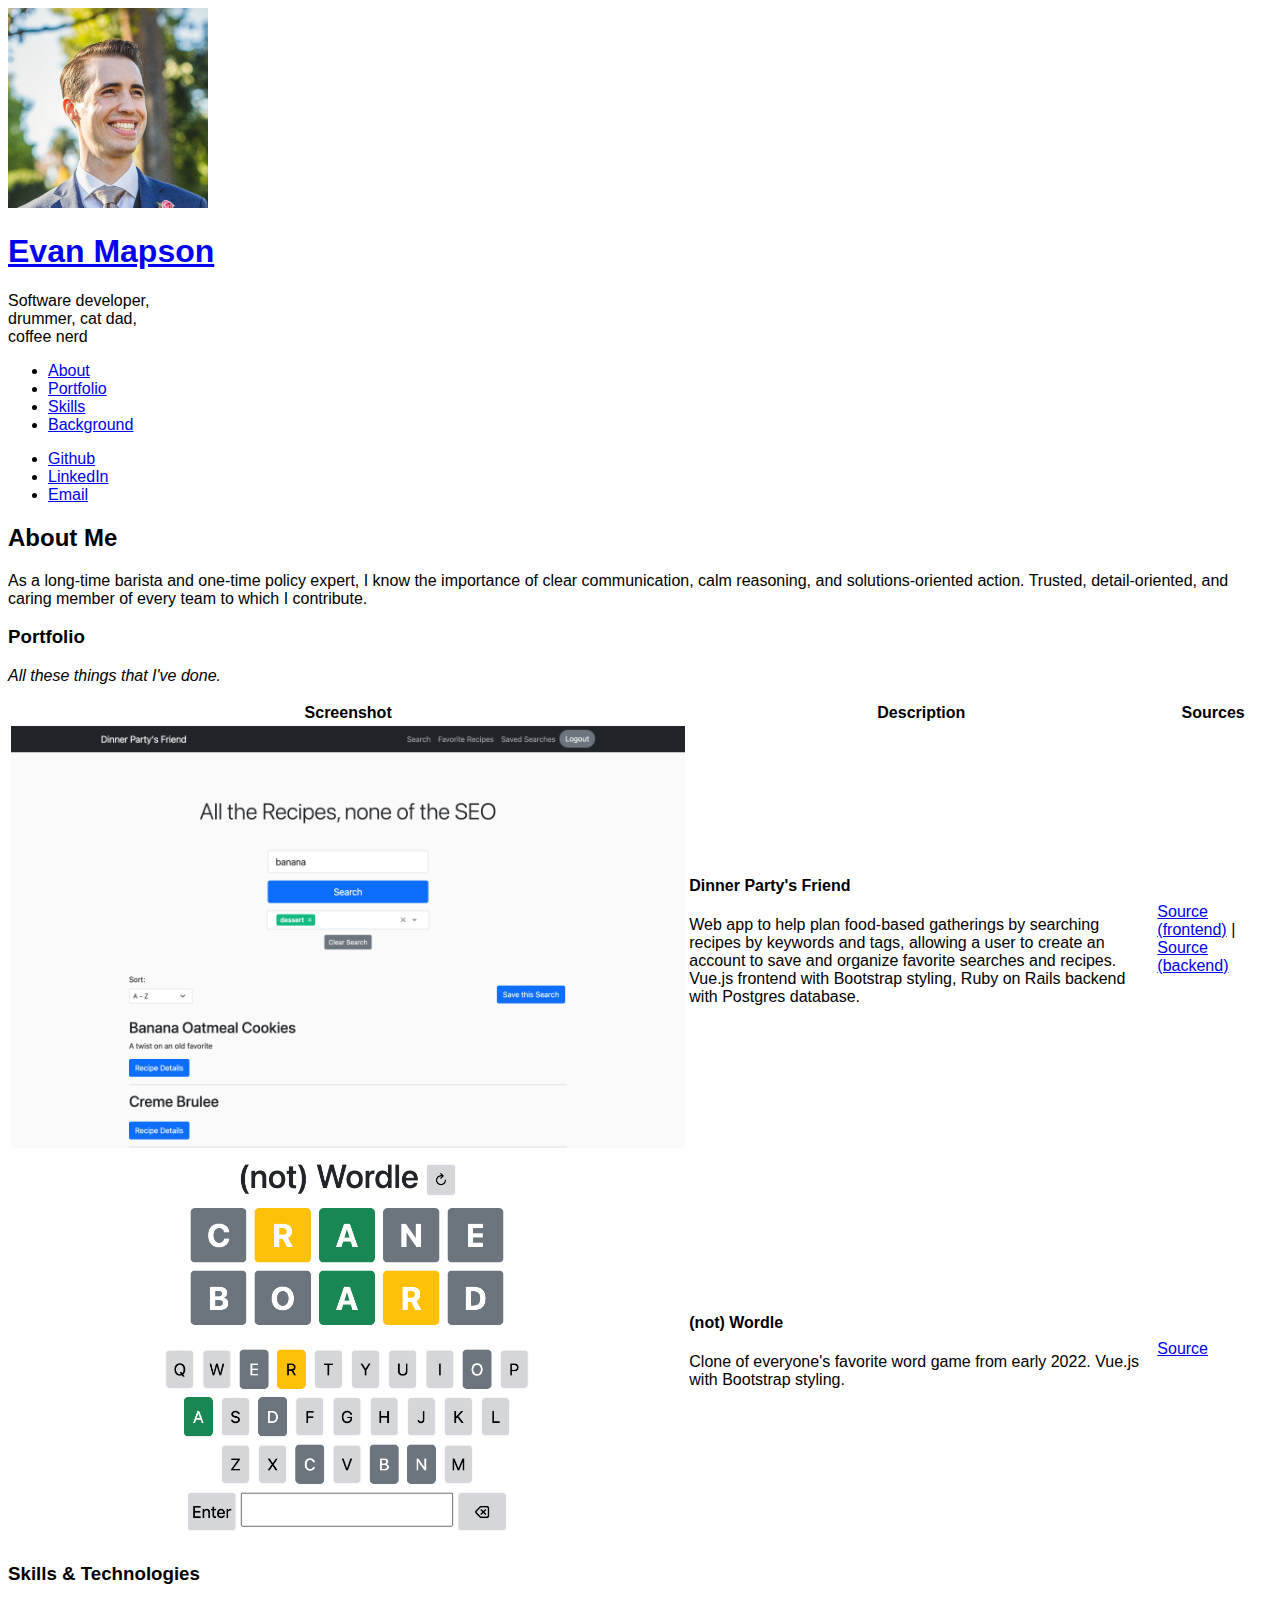
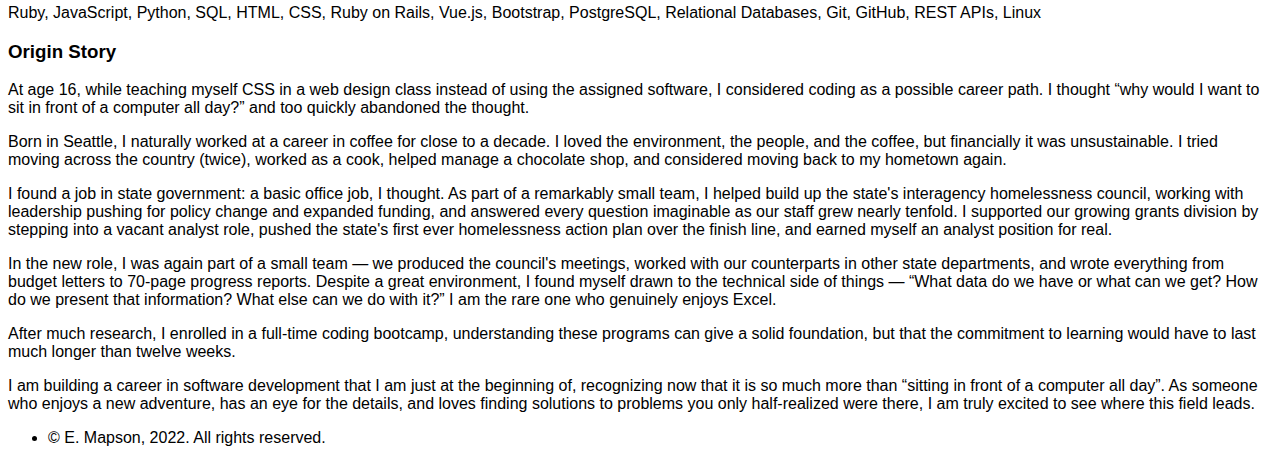
==== commit 6233642b: "arrange portfolio in table, remove banner image" ====
--- a/index.html
+++ b/index.html
@@ -1,4 +1,4 @@
-<!DOCTYPE HTML>
+<!DOCTYPE html>
 
 <html>
 
@@ -8,17 +8,20 @@
 </head>
 
 <body>
-  <div>
-    <img src="images/banner.jpg" alt="" />
-  </div>
-		<header>
-			<span><img src="images/nospame-avatar.jpeg" alt="avatar"
-					/></span>
+  <header class="flex-container">
+    <div><img src="images/nospame-avatar.jpeg" alt="avatar"
+      /></div>
+      <!-- <div><img src="images/banner.jpg" alt="" /></div> -->
+    </header>
+
+    <div>
+			<span></span>
 			<h1><a href="#">Evan Mapson</a></h1>
 			<p>Software developer,<br>
 				drummer, cat dad,<br>
 				coffee nerd</p>
-		</header>
+      </div>
+
 		<nav id="nav">
 			<ul>
 				<li><a href="#about" class="active">About</a></li>
@@ -60,37 +63,52 @@
 						<p><i>All these things that I've done.</i></p>
 					</header>
 					<div>
-						<article>
-							<a href="https://nospame-capstone-frontend.netlify.app/" class="image" target="_blank"><img
-									src="images/dinner-party-screenshot.png" alt="Dinner Party's Friend app screenshot" /></a>
-							<div>
+				
+              <table>
+                <tr>
+                  <th>Screenshot</th>
+                  <th>Description</th>
+                  <th>Sources</th>
+                </tr>
+                <tr>
+                  <td>
+							      <a href="https://nospame-capstone-frontend.netlify.app/" target="_blank"><img src="images/dinner-party-screenshot.png" alt="Dinner Party's Friend app screenshot" /></a>
+                  </td>
+                  <td>
 								<h4>Dinner Party's Friend</h4>
-								<p>Web app to help plan food-based gatherings by searching recipes by keywords and tags, allowing a
+								  <p>Web app to help plan food-based gatherings by searching recipes by keywords and tags, allowing a
 									user to create an account to save and organize favorite searches and recipes. Vue.js frontend
 									with Bootstrap styling, Ruby on Rails backend with Postgres database.
-									<br />
-									<sub>
+								  </p>
+                </td>
+									<td>
+                <p>
 										<a href="https://github.com/nospame/capstone-dinner-friend-frontend" target="_blank">Source
 											(frontend)</a> |
 										<a href="https://github.com/nospame/capstone-dinner-friend-api" target="_blank">Source
-											(backend)</a></sub>
+											(backend)</a>
 								</p>
-							</div>
-						</article>
-						<article>
-							<a href="https://nospame-not-wordle.netlify.app/" class="image" target="_blank"><img
+              </td>
+							</tr>
+              <tr>
+                <td>
+							<a href="https://nospame-not-wordle.netlify.app/" target="_blank"><img
 									src="images/not-wordle-screenshot.png" alt="(not) Wordle app screenshot" /></a>
-							<div>
+                </td>
+                <td>
 								<h4>(not) Wordle</h4>
 								<p>Clone of everyone's favorite word game from early 2022. Vue.js with Bootstrap
 									styling.
-									<br />
-									<sub>
+                  </p>
+                </td>
+								<td>
+									<p>
 										<a href="https://github.com/nospame/wordle-clone" target="_blank">Source</a>
-									</sub>
-								</p>
-							</div>
-						</article>
+                  </p>
+                </td>
+							</tr>
+
+            </table>
 					</div>
 				</div>
 			</section>
@@ -168,7 +186,20 @@
 </html>
 
 <style>
+  body {
+    font-family: sans-serif;
+  }
+
   img {
     max-width: 100%;
   }
+
+  header img {
+    max-height: 200px;
+    align-self: center;
+  }
+
+  .flex-container {
+    display: flex;
+  }
 </style>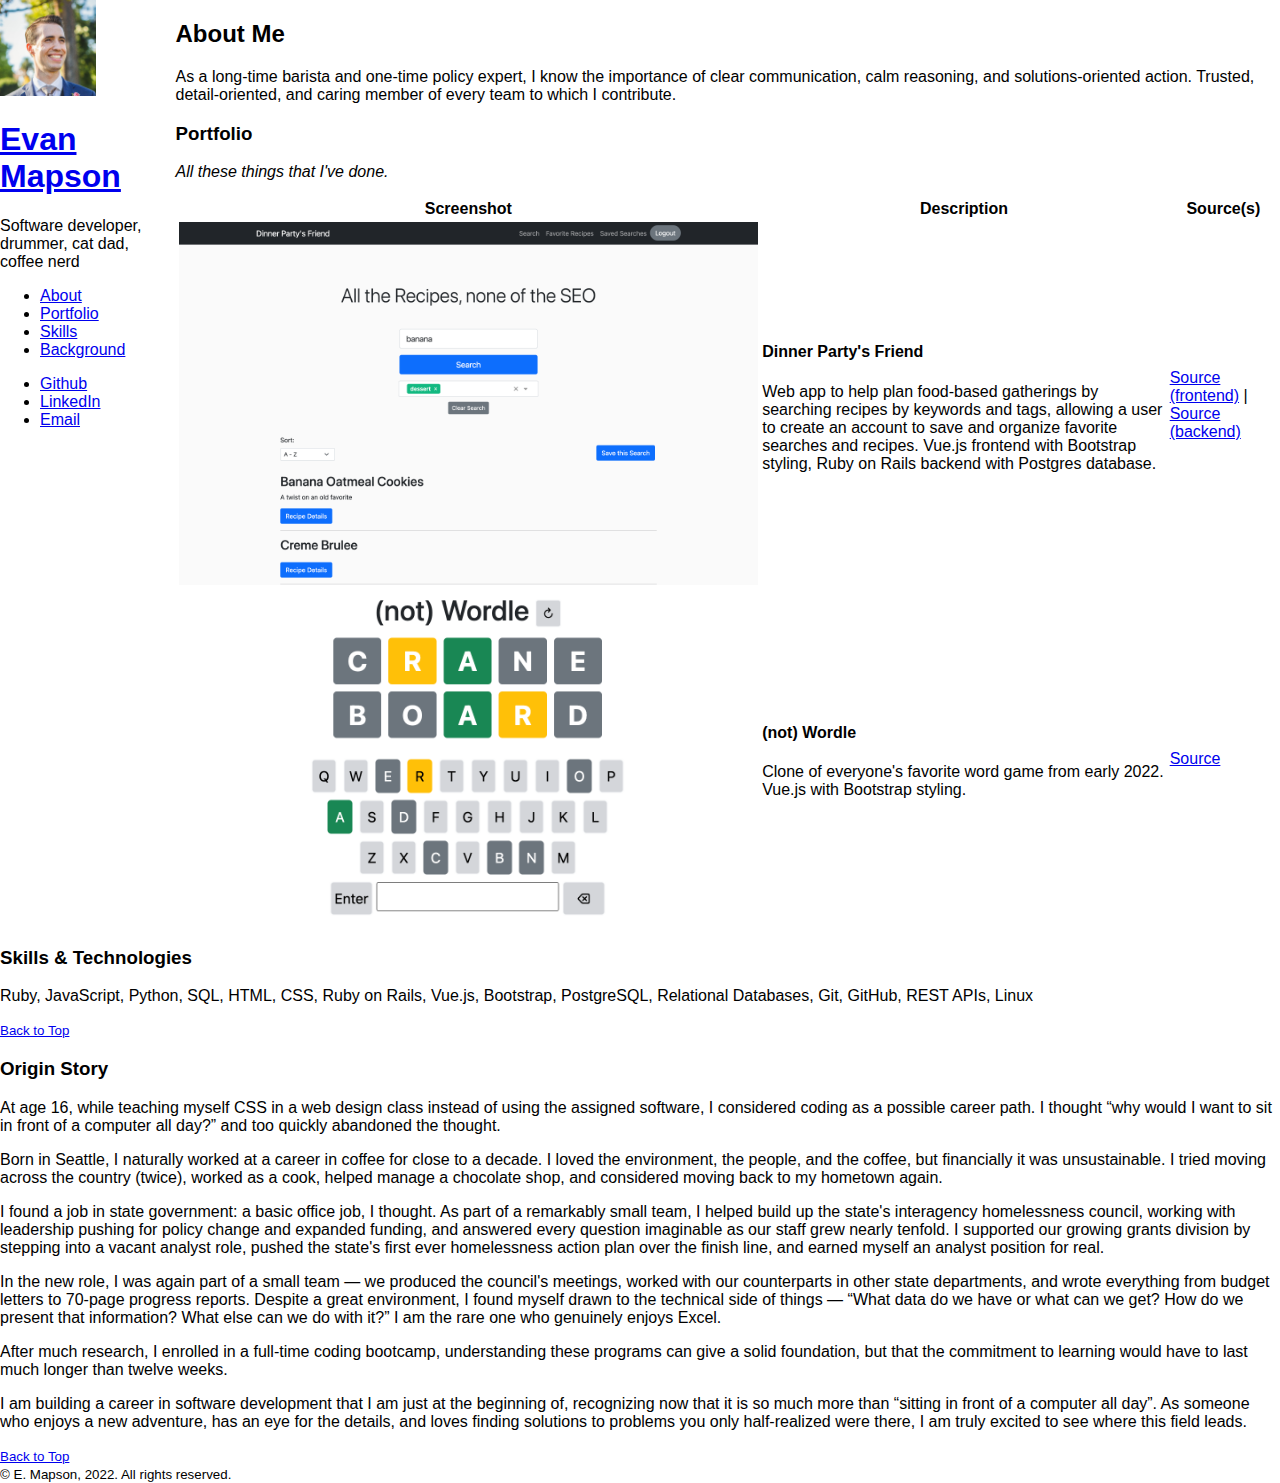
==== commit ca007858: "arrange in basic layout, add 'back to top' buttons" ====
--- a/index.html
+++ b/index.html
@@ -7,21 +7,16 @@
 	<meta charset="utf-8" />
 </head>
 
-<body>
-  <header class="flex-container">
-    <div><img src="images/nospame-avatar.jpeg" alt="avatar"
-      /></div>
-      <!-- <div><img src="images/banner.jpg" alt="" /></div> -->
-    </header>
-
+<body class="center">
+    <!-- <div><img src="images/banner.jpg" alt="" /></div> -->
+  <div class="flex-container">
     <div>
-			<span></span>
-			<h1><a href="#">Evan Mapson</a></h1>
-			<p>Software developer,<br>
-				drummer, cat dad,<br>
-				coffee nerd</p>
-      </div>
-
+      <img src="images/nospame-avatar.jpeg" alt="avatar" id="avatar"/>
+      <h1><a href="#">Evan Mapson</a></h1>
+      <p>Software developer,
+      drummer, cat dad,
+      coffee nerd</p>
+      
 		<nav id="nav">
 			<ul>
 				<li><a href="#about" class="active">About</a></li>
@@ -29,20 +24,19 @@
 				<li><a href="#skills">Skills</a></li>
 				<li><a href="#background">Background</a></li>
 			</ul>
-		
-
+	
 			<ul class="icons">
-				<li><a href="https://github.com/nospame/" class="icon brands fa-github" target="_blank"><span
+				<li><a href="https://github.com/nospame/" target="_blank"><span
 							class="label">Github</span></a>
 				</li>
-				<li><a href="https://www.linkedin.com/in/evan-mapson/" class="icon brands fa-linkedin" target="_blank"><span
+				<li><a href="https://www.linkedin.com/in/evan-mapson/" target="_blank"><span
 							class="label">LinkedIn</span></a></li>
 				<li><a href="mailto:mapson.evan@gmail.com?subject=Contact via Nospame Website"
-						class="icon solid fa-envelope"><span class="label">Email</span></a>
+					><span class="label">Email</span></a>
 				</li>
 			</ul>
     </nav>
-	
+  </div>
 
 		<div id="main">
 			<section id="about">
@@ -68,7 +62,7 @@
                 <tr>
                   <th>Screenshot</th>
                   <th>Description</th>
-                  <th>Sources</th>
+                  <th>Source(s)</th>
                 </tr>
                 <tr>
                   <td>
@@ -112,13 +106,15 @@
 					</div>
 				</div>
 			</section>
-
+      </div>
+    </div>
 			<section id="skills">
 				<div>
 					<h3>Skills & Technologies</h3>
 					<p>
 						Ruby, JavaScript, Python, SQL, HTML, CSS, Ruby on Rails, Vue.js, Bootstrap, PostgreSQL, Relational Databases, Git, GitHub, REST APIs, Linux
 					</p>
+         <small class="back-to-top"><a href="#">Back to Top</a></small>
 				</div>
 			</section>
 
@@ -166,21 +162,19 @@
 						adventure, has an eye for the details, and loves finding solutions to problems you only half-realized were
 						there, I am truly excited to see where this field leads.
 					</p>
+          <small class="back-to-top"><a href="#">Back to Top</a></small>
 				</div>
 			</section>
 
 		
 		</div>
+  </div>
 
 		<footer>
 			<div>
-				<ul>
-					<li>&copy; E. Mapson, 2022. All rights reserved.</li>
-				</ul>
+					<small>&copy; E. Mapson, 2022. All rights reserved.</small>
 			</div>
     </footer>
-
-
 </body>
 
 </html>
@@ -188,18 +182,27 @@
 <style>
   body {
     font-family: sans-serif;
+    max-width: 1280px;
   }
 
   img {
     max-width: 100%;
   }
 
-  header img {
-    max-height: 200px;
-    align-self: center;
+  /* #main {
+    width: 80%;
+  } */
+
+  #avatar {
+    min-width: 96px;
+    max-width: 20%;
   }
 
   .flex-container {
     display: flex;
   }
+
+  .center {
+    margin: auto;
+  }
 </style>